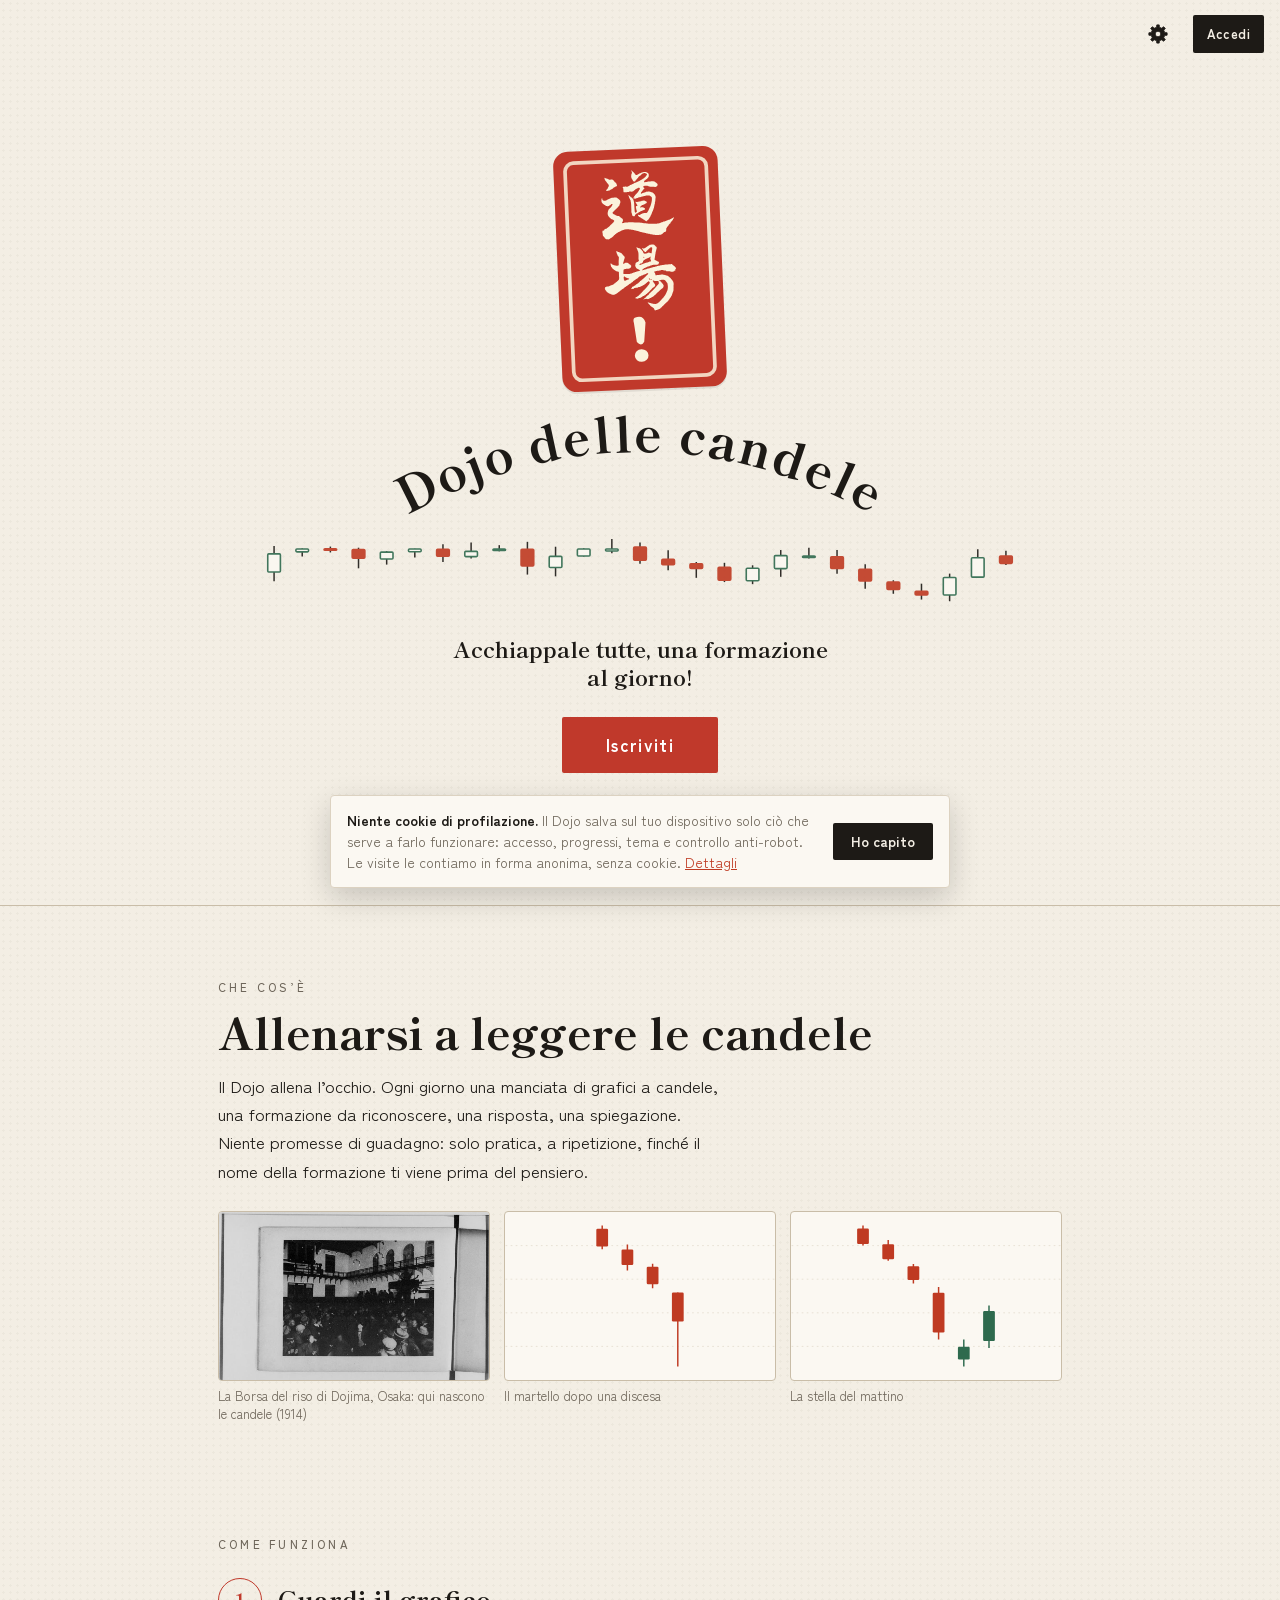
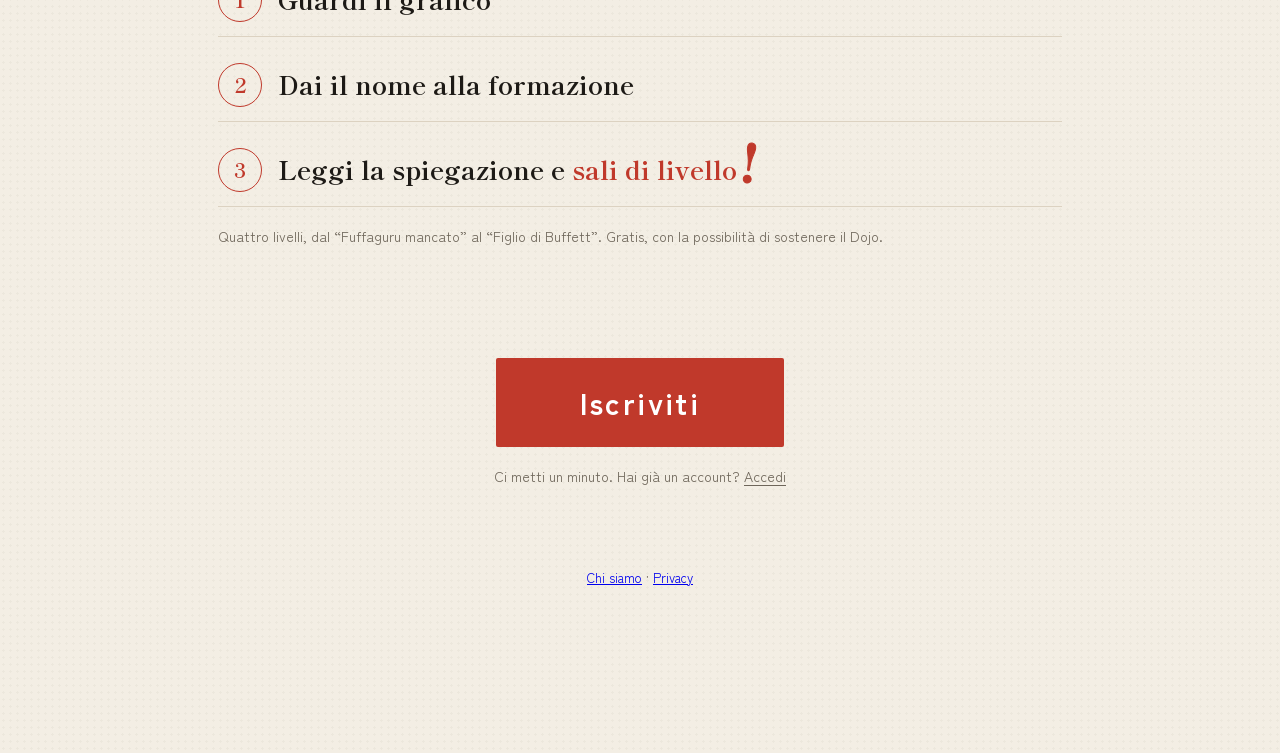
==== index.html @ 1a0aabe6 "Azzera i progressi solo nelle Impostazioni, danger zone con conferma, prossime figure su Studia e ri" ====
<!doctype html>
<html lang="it">
<head>
<meta charset="utf-8">
<script src="theme-init.js"></script>
<meta name="viewport" content="width=device-width,initial-scale=1,viewport-fit=cover">
<title>Dojo delle candele</title>
<meta name="description" content="Allenamento sulle 66 figure candlestick giapponesi, con account e progressi salvati.">
<link rel="icon" href="favicon.svg" type="image/svg+xml">
<link rel="icon" href="favicon-32.png" sizes="32x32" type="image/png">
<link rel="apple-touch-icon" href="apple-touch-icon.png">
<link rel="manifest" href="manifest.webmanifest">
<link rel="stylesheet" href="fonts.css">
<link rel="stylesheet" href="scenari.css">
<link rel="stylesheet" href="prova-dojo.css">
<link rel="stylesheet" href="landing.css">
<link rel="stylesheet" href="icone-livelli.css">
<link rel="stylesheet" href="tasti-hover.css">
<style>:root{color-scheme:light;box-sizing:border-box;padding-top:env(safe-area-inset-top,0px);padding-bottom:env(safe-area-inset-bottom,0px)}body{margin:0;padding:0}img{max-width:100%}</style>
<style>
/* Versione A · Sumi. Carta washi e inchiostro: tanto bianco, filetti sottili al posto delle scatole,
   un solo colore forte (il vermiglio del timbro) e titoli in un serif giapponese. */
:root{
  --paper:#F3EEE4; --grain:rgba(60,40,10,.035); --card:#FBF8F2; --well:#F7F2E9;
  --ink:#1D1A16; --muted:#6E665A; --line:#DCD2C1; --line2:#C9BDA8;
  --bull:#2E6A4E; --bull-soft:#E1EBDF; --bear:#BF3A22; --bear-soft:#F5E0D7; --doji:#3A352E;
  --accent:#BF3A22; --accent-soft:#F5E0D7; --hl:#F1E6C6; --hl-line:#B8963E;
  --seal:#C0392B; --seal-ink:#FFFFFF;
  --display:"Shippori Mincho", "Hiragino Mincho ProN", Georgia, serif;
  --body:"Zen Kaku Gothic New", system-ui, -apple-system, "Segoe UI", sans-serif;
  --mono:"Zen Kaku Gothic New", system-ui, sans-serif;
  --r:4px;
}
@media (prefers-color-scheme: dark){:root:not([data-theme="light"]){
  --paper:#15130F; --grain:rgba(255,240,210,.03); --card:#201C17; --well:#1A1713;
  --ink:#F4EEE3; --muted:#C4BBAC; --line:#4D463B; --line2:#6A6152;
  --bull:#86C29C; --bull-soft:#20302A; --bear:#EE7B59; --bear-soft:#3A221B; --doji:#E8E0D1;
  --accent:#E8714F; --accent-soft:#35201A; --hl:#2E2817; --hl-line:#9C8236; --seal:#D9503A; color-scheme:dark}}
:root[data-theme="dark"]{
  --paper:#15130F; --grain:rgba(255,240,210,.03); --card:#201C17; --well:#1A1713;
  --ink:#F4EEE3; --muted:#C4BBAC; --line:#4D463B; --line2:#6A6152;
  --bull:#86C29C; --bull-soft:#20302A; --bear:#EE7B59; --bear-soft:#3A221B; --doji:#E8E0D1;
  --accent:#E8714F; --accent-soft:#35201A; --hl:#2E2817; --hl-line:#9C8236; --seal:#D9503A; color-scheme:dark}
*{box-sizing:border-box}
[hidden]{display:none!important}
body{background:var(--paper);color:var(--ink);font-family:var(--body);font-size:15.5px;line-height:1.65;
  background-image:radial-gradient(var(--grain) 1px,transparent 1.2px);background-size:7px 7px}
.wrap{max-width:880px;margin:0 auto;padding-block:22px 64px;
  padding-left:max(18px, env(safe-area-inset-left, 0px));padding-right:max(18px, env(safe-area-inset-right, 0px))}
h1{font-family:var(--display);font-weight:800;font-size:clamp(30px,5vw,42px);line-height:1.1;margin:0;letter-spacing:.01em;text-wrap:balance}
.sub{color:var(--muted);margin:4px 0 0;font-size:14px}
.eyebrow{font-family:var(--body);font-size:11.5px;font-weight:500;letter-spacing:.28em;text-transform:uppercase;color:var(--muted)}
button:focus-visible,select:focus-visible,input:focus-visible,[role="radio"]:focus-visible{outline:2px solid var(--accent);outline-offset:3px}

/* ---------- home ---------- */
.hero{position:relative;overflow:hidden;padding:clamp(28px,7vw,72px) 0 clamp(26px,5vw,48px);margin-top:6px;border-bottom:1px solid var(--line2);
  display:grid;grid-template-columns:minmax(0,1fr) auto;column-gap:clamp(18px,4vw,48px);align-items:end}
.hero > *{grid-column:1}
.hero canvas{position:absolute;left:0;right:0;bottom:0;width:100%;height:42%;opacity:.22;pointer-events:none;filter:grayscale(.3);-webkit-mask-image:linear-gradient(90deg,transparent 42%,#000 75%);mask-image:linear-gradient(90deg,transparent 42%,#000 75%)}
.hero > *:not(canvas){position:relative;z-index:1}
.hero h1{font-size:clamp(44px,9vw,86px);line-height:1;max-width:8ch;font-weight:800}
.hero h1 em{font-style:normal;color:var(--seal)}
.hero .lead{max-width:38ch;color:var(--muted);font-size:clamp(15.5px,2.2vw,18px);margin:18px 0 0}
.hero .logo{grid-column:2;grid-row:1 / span 3;align-self:center;height:104px;width:auto}
.hero .kanji{grid-column:2;grid-row:1 / span 3;align-self:center;font-family:var(--display);font-weight:800;writing-mode:vertical-rl;
  font-size:clamp(30px,5.4vw,50px);line-height:1;letter-spacing:.08em;color:var(--seal-ink);background:var(--seal);padding:14px 10px;border-radius:6px;
  box-shadow:inset 0 0 0 3px var(--seal),inset 0 0 0 5px color-mix(in srgb,var(--seal-ink) 55%,transparent);transform:rotate(2deg)}
.menu-h{font-family:var(--display);font-weight:700;font-size:23px;margin:40px 0 14px;display:flex;align-items:center;gap:12px}
.menu-h::before{content:"";width:12px;height:12px;border-radius:50%;background:var(--seal);flex:none}
.modes{display:grid;grid-template-columns:repeat(4,minmax(0,1fr));gap:0;border-top:1px solid var(--line2);border-bottom:1px solid var(--line2);counter-reset:m}
@media (max-width:900px){.modes{grid-template-columns:repeat(2,minmax(0,1fr))}}
.mode{font:inherit;text-align:left;color:var(--ink);background:transparent;border:0;border-left:1px solid var(--line);border-radius:0;padding:18px 16px 20px;cursor:pointer;display:grid;gap:10px;align-content:start;position:relative;transition:background .2s;counter-increment:m}
.mode:first-child{border-left:0}
@media (max-width:900px){.mode:nth-child(3){border-left:0}.mode:nth-child(n+3){border-top:1px solid var(--line)}}
.mode::before{content:counter(m, cjk-ideographic);font-family:var(--display);font-weight:800;font-size:22px;line-height:1;color:var(--line2)}
.mode:hover{background:var(--card)}
.mode[aria-checked="true"]{background:var(--card)}
.mode[aria-checked="true"]::before{color:var(--seal)}
.mode[aria-checked="true"]::after{content:"";position:absolute;left:0;right:0;top:-1px;height:3px;background:var(--seal)}
.mode .rec{font-size:10.5px;font-weight:500;letter-spacing:.1em;text-transform:uppercase;color:var(--seal);margin-bottom:-4px}
.mode .ill{background:var(--well);border:1px solid var(--line);border-radius:3px;height:96px;display:flex;align-items:center;justify-content:center;overflow:hidden}
.mode .ill svg{width:100%;height:100%}
.mode h3{margin:0;font-family:var(--display);font-weight:700;font-size:18px;display:flex;justify-content:space-between;align-items:center;gap:8px}
.mode h3 .tick{display:none}
.mode p{margin:0;font-size:13px;color:var(--muted);line-height:1.55}
.intro{padding:24px;display:grid;gap:14px}
.intro .big{background:var(--well);border:1px solid var(--line);border-radius:3px;padding:8px}
.intro .big svg{display:block;width:100%;height:auto;max-height:280px}
.intro h2{font-family:var(--display);font-weight:800;font-size:clamp(24px,4vw,32px);margin:0;line-height:1.15}
.nextchip{display:inline-flex;align-items:center;gap:6px;font-size:13px;font-weight:700;background:var(--card);border:1px solid var(--line);border-radius:2px;padding:3px 10px;width:fit-content}
.sched{display:grid;gap:8px}
.sched div{display:flex;gap:8px;flex-wrap:wrap;align-items:baseline}
.sched b{min-width:110px;font-size:14px}
.sched span{font-size:13.5px;color:var(--muted)}
.settings{margin-top:0;padding:16px 0;display:flex;flex-wrap:wrap;gap:12px 26px;align-items:center;background:transparent!important;border:0!important;border-bottom:1px solid var(--line)!important;border-radius:0!important}
.startrow{display:flex;gap:16px;align-items:center;flex-wrap:wrap;margin-top:22px}
.btn.big{font-size:16px;letter-spacing:.06em;padding:15px 30px;border-radius:2px;display:inline-flex;align-items:center;gap:12px}
.progress{margin-top:44px;padding:0;background:transparent!important;border:0!important}
.progress .eyebrow{display:flex;align-items:center;gap:12px}
.progress .eyebrow::after{content:"";flex:1;height:1px;background:var(--line2)}
.progress .dots{display:flex;flex-wrap:wrap;gap:6px;margin-top:14px}
.progress .dots i{width:13px;height:13px;border-radius:50%;background:transparent;border:1.5px solid var(--line2)}
.progress .dots i.l1{background:var(--hl-line);border-color:var(--hl-line);opacity:.55}
.progress .dots i.l2{background:var(--bull);border-color:var(--bull);opacity:.55}
.progress .dots i.l3{background:var(--bull);border-color:var(--bull)}
.legend{display:flex;gap:16px;flex-wrap:wrap;font-size:12px;color:var(--muted);margin-top:12px}
.legend span{display:inline-flex;align-items:center;gap:6px}
.legend i{width:10px;height:10px;border-radius:50%;display:inline-block}
.reset{margin-top:12px;display:flex;gap:10px;align-items:center;flex-wrap:wrap}
.linkbtn{font:inherit;font-size:13px;border:0;background:none;color:var(--muted);text-decoration:underline;text-underline-offset:3px;cursor:pointer;padding:0}
.btn.danger{background:var(--bear);color:#fff;font-size:13px;padding:7px 12px}
.btn.small{font-size:13px;padding:7px 12px}

/* barra della vista */
.bar{display:flex;align-items:center;gap:14px;flex-wrap:wrap;padding-block:6px 16px;border-bottom:1px solid var(--line);margin-bottom:18px}
.back{font:inherit;font-weight:500;font-size:14px;border:0;background:none;color:var(--muted);padding:6px 0;cursor:pointer;display:inline-flex;align-items:center;gap:6px}
.back:hover{color:var(--ink)}
.bar .t{font-family:var(--display);font-weight:800;font-size:24px}
.bar .cfg{margin-left:auto;display:flex;gap:6px;flex-wrap:wrap}
@media (max-width:640px){.modes{grid-template-columns:minmax(0,1fr)!important}.mode{border-left:0!important;border-top:1px solid var(--line)}.mode:first-child{border-top:0}.mode{grid-template-columns:120px minmax(0,1fr);align-items:center}.mode .ill{height:80px;grid-row:span 3}.bar .cfg{margin-left:0}.hero .logo{height:84px;width:auto}}

.controls{display:flex;flex-wrap:wrap;gap:10px 18px;align-items:center;margin:18px 0 14px}
.field{display:flex;align-items:center;gap:10px;font-size:13px;color:var(--muted)}
.seg{display:inline-flex;border:1px solid var(--line2);border-radius:2px;overflow:hidden;background:transparent}
.seg button{font:inherit;font-size:13px;font-weight:500;border:0;background:transparent;color:var(--muted);padding:6px 12px;cursor:pointer}
.seg button+button{border-left:1px solid var(--line2)}
.seg button[aria-pressed="true"]{background:var(--ink);color:var(--paper);font-weight:700}
.switch{display:inline-flex;align-items:center;gap:8px;cursor:pointer;user-select:none}
.switch input{accent-color:var(--seal);width:16px;height:16px}

.panel{background:var(--card);border:1px solid var(--line);border-radius:var(--r)}
.chip{display:inline-flex;align-items:center;gap:4px;font-size:11.5px;font-weight:700;padding:2px 8px;border-radius:2px;white-space:nowrap;line-height:1.5;letter-spacing:.02em}
.chip.bull{background:var(--bull-soft);color:var(--bull)}
.chip.bear{background:var(--bear-soft);color:var(--bear)}
.chip.n{background:transparent;color:var(--muted);border:1px solid var(--line2);font-weight:500}
.chip.fam{background:transparent;color:var(--muted);border:1px dashed var(--line2);font-weight:500}

/* ---------- quiz ---------- */
.qhead{display:flex;justify-content:space-between;align-items:center;gap:12px;flex-wrap:wrap;margin-bottom:14px}
.pips{display:flex;gap:7px;flex-wrap:wrap}
.pip{width:11px;height:11px;border-radius:50%;background:transparent;border:1.5px solid var(--line2)}
.pip.cur{background:var(--ink);border-color:var(--ink)}
.pip.ok{background:var(--bull);border-color:var(--bull)}
.pip.ko{background:var(--bear);border-color:var(--bear)}
.streak{font-size:13px;color:var(--muted);display:flex;align-items:center;gap:6px}
.streak b{color:var(--ink);font-family:var(--display);font-size:16px}
.qcard{padding:clamp(18px,4vw,30px);display:grid;gap:18px;box-shadow:0 1px 0 var(--line2),0 18px 40px -28px rgba(40,25,5,.35)}
.prompt{font-family:var(--display);font-weight:700;font-size:clamp(21px,3.6vw,28px);line-height:1.25;margin:0;text-wrap:balance}
.prompt small{display:block;font-family:var(--body);font-size:13px;color:var(--muted);margin-top:6px;font-weight:500}
.bigchart{background:var(--well);border:1px solid var(--line);border-radius:3px;padding:8px}
.bigchart svg{display:block;width:100%;height:auto;max-height:340px}
.opts{display:grid;grid-template-columns:repeat(2,minmax(0,1fr));gap:0;border-top:1px solid var(--line)}
.opt{font:inherit;text-align:left;display:flex;align-items:center;justify-content:space-between;gap:10px;padding:15px 12px;border-radius:0;border:0;border-bottom:1px solid var(--line);background:transparent;color:var(--ink);cursor:pointer;min-width:0;transition:background .15s}
.opts .opt:nth-child(odd){border-right:1px solid var(--line)}
.opt:hover:not(:disabled){background:var(--well)}
.opt .nm{font-family:var(--display);font-weight:700;font-size:16.5px;min-width:0}
.opt .k{font-size:11px;color:var(--muted);border:1px solid var(--line2);border-radius:50%;width:22px;height:22px;display:grid;place-items:center;padding:0;flex:none}
.opt.right{background:var(--bull-soft);box-shadow:inset 3px 0 0 var(--bull)}
.opt.wrong{background:var(--bear-soft);box-shadow:inset 3px 0 0 var(--bear)}
.opt:disabled{cursor:default}
.opts.figs{gap:10px;border-top:0}
.opt.fig{flex-direction:column;align-items:stretch;padding:8px;gap:6px;border:1px solid var(--line)!important;border-radius:3px}
.opt.fig svg{display:block;width:100%;height:auto}
.opt.fig .k{align-self:flex-start}
.btn{font:inherit;font-weight:700;font-size:15px;padding:11px 20px;border-radius:2px;border:0;background:var(--ink);color:var(--paper);cursor:pointer;letter-spacing:.03em}
.btn:hover:not(:disabled){background:var(--seal);color:var(--seal-ink)}
.btn.ghost{background:transparent;color:var(--ink);border:1px solid var(--line2)}
.btn.ghost:hover:not(:disabled){background:var(--well);color:var(--ink)}
.btn:disabled{opacity:.4;cursor:default}
.fb{border-radius:2px;padding:16px 18px;display:grid;gap:10px;border-left:3px solid}
.fb.ok{background:var(--bull-soft);border-color:var(--bull)}
.fb.ko{background:var(--bear-soft);border-color:var(--bear)}
.fb h3{margin:0;font-family:var(--display);font-size:18px;display:flex;align-items:center;gap:8px;flex-wrap:wrap}
.fb p{margin:0;max-width:65ch}
.level{display:flex;gap:14px;align-items:center;margin:10px 0 14px}.level .lv-main{display:grid;gap:6px;flex:1;min-width:0}
.level .lv-name{font-family:var(--display);font-weight:800;font-size:20px;line-height:1.2}
.level .lv-name small{font-family:var(--body);font-weight:500;font-size:12px;color:var(--muted);margin-left:8px;letter-spacing:.04em;text-transform:uppercase}
.level .lv-bar{height:6px;background:var(--line);border-radius:3px;overflow:hidden}
.level .lv-bar i{display:block;height:100%;background:var(--seal);border-radius:3px}
.level .lv-next{font-size:13px;color:var(--muted)}
.fb .levelup{font-weight:700}
.fb .levelup b{color:var(--seal);font-family:var(--display)}
.meme-pop{position:fixed;left:50%;top:50%;transform:translate(-50%,-50%);z-index:70;pointer-events:none;width:max-content;max-width:min(88vw,720px);box-sizing:border-box;padding:0;text-align:center;text-wrap:balance;
  font-family:var(--display);font-weight:800;font-size:clamp(28px,6.5vw,56px);line-height:1.15;color:#ff3b1f;background:none;border:0;
  text-shadow:0 0 2px #fff,0 0 10px rgba(255,255,255,.9),0 3px 18px rgba(255,120,0,.55);animation:memepop 1.6s linear forwards}
@media (prefers-color-scheme: dark){:root:not([data-theme="light"]) .meme-pop{color:#ff5a3c;text-shadow:0 0 2px #000,0 0 12px rgba(0,0,0,.85),0 3px 18px rgba(255,90,0,.45)}}
:root[data-theme="dark"] .meme-pop{color:#ff5a3c;text-shadow:0 0 2px #000,0 0 12px rgba(0,0,0,.85),0 3px 18px rgba(255,90,0,.45)}
@keyframes memepop{0%{opacity:0;transform:translate(-50%,-50%) rotate(var(--r0,0deg)) scale(.8)}8%{opacity:1}100%{opacity:0;transform:translate(-50%,-62%) rotate(var(--r1,0deg)) scale(1.2)}}
.compare{display:grid;grid-template-columns:repeat(2,minmax(0,1fr));gap:10px}
.compare figure{margin:0;background:var(--card);border-radius:2px;padding:8px;border:1px solid var(--line)}
.compare figcaption{font-size:12.5px;color:var(--muted);margin-top:4px}
.compare figcaption b{color:var(--ink);font-weight:700}
.actions{display:flex;gap:10px;flex-wrap:wrap;align-items:center}
.hint{font-size:12.5px;color:var(--muted)}
.summary{padding:clamp(22px,5vw,40px);display:grid;gap:16px}
.summary .score{font-family:var(--display);font-weight:800;font-size:34px;margin:0;line-height:1.15}

/* ---------- studio ---------- */
.studybar{display:flex;flex-wrap:wrap;gap:10px;align-items:center;margin:18px 0 6px}
.studybar input{font:inherit;padding:10px 2px;border-radius:0;border:0;border-bottom:1.5px solid var(--line2);background:transparent;color:var(--ink);flex:1 1 220px;min-width:0}
.studybar input:focus-visible{outline:0;border-bottom-color:var(--seal)}
.sect{margin:34px 0 12px;display:flex;align-items:baseline;gap:12px;flex-wrap:wrap;border-bottom:1px solid var(--line2);padding-bottom:8px}
.sect h2{font-family:var(--display);font-weight:800;font-size:23px;margin:0}
.grid{display:grid;grid-template-columns:repeat(auto-fill,minmax(210px,1fr));gap:14px}
.card{padding:12px 12px 14px;display:grid;gap:8px;align-content:start;scroll-margin-top:16px}
.card .well{background:var(--well);border-radius:2px;border:1px solid var(--line)}
.card .well svg{display:block;width:100%;height:auto}
.card h3{margin:0;font-family:var(--display);font-weight:700;font-size:16.5px;line-height:1.25}
.card .chips{display:flex;gap:5px;flex-wrap:wrap}
.card p{margin:0;font-size:13px;color:var(--muted);line-height:1.55}
.card .foot{display:flex;justify-content:space-between;align-items:center;gap:8px;font-size:12px;color:var(--muted)}
.card .foot button{font:inherit;font-size:12px;border:0;background:none;color:var(--seal);cursor:pointer;padding:0;text-align:left}
.card.flash{animation:flash 1.2s ease}
@keyframes flash{0%,40%{box-shadow:0 0 0 2px var(--seal)}100%{box-shadow:0 0 0 0 transparent}}
/* cinture: ogni scatola del ripasso (Leitner) ha il suo colore */
:root{--k0:#f7f3ea;--k1:#e3b23c;--k2:#e07b2e;--k3:#3f8d58;--k4:#2f62a3;--k5:#1d1a17;--k-edge:#8d8476}
@media (prefers-color-scheme: dark){:root:not([data-theme="light"]){--k0:#efe9dc;--k5:#050505;--k-edge:#8f877a}}
:root[data-theme="dark"]{--k0:#efe9dc;--k5:#050505;--k-edge:#8f877a}
.k0{--k:var(--k0)}.k1{--k:var(--k1)}.k2{--k:var(--k2)}.k3{--k:var(--k3)}.k4{--k:var(--k4)}.k5{--k:var(--k5)}
.progress .dots i[class^="k"]{background:var(--k);border-color:var(--k-edge)}
.progress .dots i.k0{background:var(--k0)}
.legend i[class^="k"]{background:var(--k);border:1px solid var(--k-edge);border-radius:2px;width:14px;height:8px}
svg.belt{width:30px;height:15px;flex:none;fill:var(--k);stroke:var(--k-edge);stroke-width:.8;overflow:visible}
.beltbox{position:relative;display:inline-flex;align-items:center;gap:6px;cursor:help;font-size:12px;color:var(--muted);padding:4px 2px;border-radius:2px;outline:none}
.beltbox:focus-visible{outline:2px solid var(--seal);outline-offset:2px}
.beltbox .tip{position:absolute;right:0;bottom:calc(100% + 8px);z-index:20;width:max-content;max-width:230px;background:var(--card);color:var(--ink);border:1px solid var(--line2);box-shadow:0 8px 24px rgba(0,0,0,.18);padding:10px 12px;font-size:12.5px;line-height:1.45;text-align:left;opacity:0;visibility:hidden;transform:translateY(4px);transition:opacity .15s,transform .15s,visibility .15s;pointer-events:none}
.beltbox .tip b{display:block;font-size:13.5px;margin-bottom:6px}
.beltbox .tip .sc{display:flex;gap:3px;margin-bottom:8px}
.beltbox .tip .sc i{width:22px;height:6px;background:var(--k);border:1px solid var(--k-edge);opacity:.35}
.beltbox .tip .sc i.on{opacity:1;outline:1.5px solid var(--ink);outline-offset:1px}
.beltbox:hover .tip,.beltbox:focus .tip,.beltbox:focus-within .tip{opacity:1;visibility:visible;transform:none}
.beltrow{display:flex;flex-wrap:wrap;gap:8px 18px}
.beltcount{display:inline-flex;align-items:center;gap:8px;font-size:14px}
.grid.mini{grid-template-columns:repeat(auto-fill,minmax(150px,1fr));gap:10px}
.grid.mini .card h3{font-size:16px}
/* Studia: fuori dalle modalità, sempre a portata */
.studylink{font:inherit;color:var(--ink);text-align:left;width:100%;display:grid;grid-template-columns:150px minmax(0,1fr) auto;gap:18px;align-items:center;padding:14px 18px;margin:28px 0 0;cursor:pointer;border:1px solid var(--line2);background:var(--card)}
.studylink .ill{height:84px;display:block}
.studylink .sl-txt{display:grid;gap:4px}
.studylink .sl-h{font-family:var(--display);font-weight:700;font-size:21px}
.studylink .sl-p{color:var(--muted);font-size:14px}
.studylink .sl-go{font-weight:700;color:var(--seal);white-space:nowrap}
@media (max-width:640px){.studylink{grid-template-columns:96px minmax(0,1fr);gap:12px;padding:12px}.studylink .ill{height:64px}.studylink .sl-go{display:none}}
.meter{display:inline-flex;gap:3px;align-items:center}
.meter i{width:7px;height:7px;border-radius:50%;background:var(--line2)}
.meter i.on{background:var(--bull)}
.empty{color:var(--muted);padding:30px 0;text-align:center}

/* ---------- account ---------- */
.authwrap{display:grid;place-items:center;padding-block:clamp(16px,6vw,56px)}
.authcard{width:100%;max-width:420px;padding:clamp(22px,5vw,36px);display:grid;gap:14px;border-top:3px solid var(--seal)!important}
.authcard h2{font-family:var(--display);font-weight:800;font-size:clamp(26px,5vw,34px);line-height:1.1;margin:0;text-wrap:balance}
.authcard .seg{width:fit-content}
#authForm{display:grid;gap:6px}
#authForm label{font-size:13px;font-weight:700;margin-top:6px}
.check{display:flex!important;gap:10px;align-items:flex-start;font-weight:500!important;font-size:13.5px!important;color:var(--muted);margin-top:10px!important;cursor:pointer}
.check input{width:18px!important;height:18px;flex:none;margin:2px 0 0;accent-color:var(--seal);padding:0!important}
.au-ok{margin:0;font-size:13.5px;color:var(--bull);min-height:0}
.au-ok:empty{display:none}
.au-links{display:flex;flex-direction:column;align-items:center;gap:10px}
.accountbox{display:grid;gap:12px;max-width:620px}
.acard{padding:18px 20px;display:grid;gap:10px}
.acard p{margin:0}
.acard b{overflow-wrap:anywhere}
.acard .row{display:flex;gap:8px;flex-wrap:wrap}
.acard .stack{display:grid;gap:8px;max-width:360px}
.acard input:not([type=checkbox]){font:inherit;font-size:16px;padding:10px 2px;border-radius:0;border:0;border-bottom:1.5px solid var(--line2);background:transparent;color:var(--ink);min-width:0;flex:1 1 200px}
.acard .au-err:empty{display:none}
.danger-zone{border-color:var(--bear);border-top:3px solid var(--bear)}
.danger-zone .eyebrow{color:var(--bear)}
.danger-zone h3{margin:0;font-family:var(--display);font-size:18px}
.danger-box{display:grid;gap:8px;max-width:520px}
.danger-box p{margin:0}
.danger-box label{font-size:13px;color:var(--muted)}
.danger-box .row{display:flex;gap:8px;flex-wrap:wrap;align-items:center}
.danger-box input,.acard .danger-box input:not([type=checkbox]){font:inherit;font-size:16px;padding:8px 2px;border:0;border-bottom:1.5px solid var(--bear);background:transparent;color:var(--ink);min-width:0;flex:1 1 160px;letter-spacing:.08em}
.danger-box .btn.danger:disabled{opacity:.45;cursor:not-allowed}
.danger-box .hint:empty{display:none}
.reset .danger-box{margin-bottom:8px}
.mfasteps{margin:0;padding-left:20px;display:grid;gap:4px;font-size:14px}
.secret{font-family:var(--body);font-size:12.5px;background:var(--well);border:1px solid var(--line);border-radius:2px;padding:1px 6px;overflow-wrap:anywhere}
.qr{width:180px;height:180px;background:#fff;border-radius:2px;padding:8px}
#authForm input{font:inherit;font-size:16px;padding:10px 2px;border-radius:0;border:0;border-bottom:1.5px solid var(--line2);background:transparent;color:var(--ink);width:100%;min-width:0}
#authForm input:focus-visible{outline:0;border-bottom-color:var(--seal)}
.pwrow{display:grid;gap:6px}
.cf-ts:empty{display:none}
.cf-ts{margin-top:8px}
.au-err{margin:6px 0 0;min-height:1.4em;font-size:13.5px;color:var(--bear)}
#au-go{justify-content:center;margin-top:8px}
.authcard .linkbtn{justify-self:center}
.acct .linkbtn{white-space:nowrap}.gear{vertical-align:-2px;margin-right:2px}#settingsBtn{padding:12px;margin:-12px}.gear{transition:transform .35s ease}@media (hover:hover){button:hover .gear{transform:rotate(45deg)}}@media (prefers-reduced-motion:reduce){.gear{transition:none}button:hover .gear{transform:none!important}}

/* ---------- testata e piede ---------- */
.topbar{display:flex;justify-content:space-between;align-items:center;gap:8px 12px;flex-wrap:wrap;margin-bottom:8px}
.themes{border:0}
.themes button{padding:4px 10px;font-size:12.5px;border-radius:2px}
.themes button+button{border-left:0}
.acct{display:flex;justify-content:flex-end;align-items:center;gap:10px;min-height:30px;font-size:13px;color:var(--muted);min-width:0;flex:0 1 auto}
.sitefoot{display:flex;gap:6px 18px;flex-wrap:wrap;justify-content:center;margin-top:56px;padding-top:18px;border-top:1px solid var(--line);font-size:13px;color:var(--muted)}
.sitefoot span{font-family:var(--display);font-weight:700;color:var(--ink)}
.sitefoot a{color:var(--muted);text-decoration:none}
.sitefoot a:hover{color:var(--seal)}
.acct .who{display:inline-flex;align-items:center;gap:8px;background:transparent;border:0;padding:3px 0;max-width:100%;min-width:0}
.acct .who.noav{padding-left:0}
.acct img{width:22px;height:22px;border-radius:50%;flex:none;object-fit:cover}
.acct .txt{overflow:hidden;text-overflow:ellipsis;white-space:nowrap;min-width:0}
.acct .txt b{color:var(--ink);font-weight:700}
.acct .st{width:7px;height:7px;border-radius:50%;flex:none;background:var(--line2)}
.acct .st.ok{background:var(--bull)}
.acct .st.busy{background:var(--hl-line)}
.acct .st.ko{background:var(--bear)}
@media (max-width:560px){
  .opts{grid-template-columns:minmax(0,1fr)}
  .opts .opt:nth-child(odd){border-right:0}
  .opts.figs{grid-template-columns:repeat(2,minmax(0,1fr))}
  .compare{grid-template-columns:minmax(0,1fr)}
  .qcard{padding:16px}
}
/* monitor 16:9: su schermi larghi il quiz sta in una sola schermata, grafico a sinistra e risposte a destra */
@media (min-width:1280px) and (min-aspect-ratio:4/3){
  .wrap{max-width:1280px}
  .hero{padding:30px 0 26px}
  .qcard{grid-template-columns:minmax(0,1.5fr) minmax(0,1fr);column-gap:32px;align-items:start}
  .qcard > *{grid-column:2}
  .qcard > .prompt{grid-column:1 / -1}
  .qcard > .scen-top{grid-column:1 / -1}
  .qcard.scen > .bigchart{grid-row:3 / span 3}
  .qcard > .bigchart{grid-column:1;grid-row:2 / span 3}
  .qcard > .bigchart svg, .qcard.scen > .bigchart svg{max-height:min(58vh,520px)}
  .qcard > .opts:not(.figs){grid-template-columns:minmax(0,1fr)}
  .qcard > .opts:not(.figs) .opt{border-right:0}
  .qcard:has(> .figs){grid-template-columns:minmax(0,1fr)}
  .qcard:has(> .figs) > *{grid-column:1}
  .opts.figs{grid-template-columns:repeat(4,minmax(0,1fr))}
}
@media (prefers-reduced-motion: reduce){*{animation:none!important;transition:none!important}}

/* ---------- versione minimal per telefoni ---------- */
@media (max-width:600px){
  body{background-image:none;font-size:15px}
  .wrap{padding-block:12px 40px}
  .topbar{margin-bottom:4px}
  .hero{padding:22px 0 22px;margin-top:0;grid-template-columns:minmax(0,1fr) auto}
  .hero canvas{display:none}
  .hero .logo{height:76px;width:auto;align-self:start}
  .hero h1{font-size:40px;max-width:none}
  .hero .lead{font-size:14.5px;margin-top:10px}
  .menu-h{font-size:19px;margin:24px 0 8px}
  .mode{display:grid;grid-template-columns:28px minmax(0,1fr);gap:2px 10px;padding:13px 4px}
  .mode::before{grid-row:span 3;font-size:18px;padding-top:3px}
  .mode .ill{display:none}
  .mode h3{font-size:16.5px}
  .mode .rec{margin:0}
  .mode[aria-checked="true"]::after{top:0;bottom:0;left:-1px;right:auto;width:3px;height:auto}
  .settings{padding:12px 0;gap:10px 16px}
  .startrow{margin-top:16px}
  .btn.big{width:100%;justify-content:center;padding:14px 20px}
  .startrow .hint{width:100%;text-align:center}
  .progress{margin-top:28px}
  .progress .dots{gap:4px}
  .progress .dots i{width:10px;height:10px}
  .legend{gap:6px 12px}
  .qcard{gap:14px;box-shadow:none}
  .bigchart,.intro .big{padding:4px}
  .opt{padding:12px 10px}
  .bar .t{font-size:20px}
  .bar .cfg{display:none}
  .sitefoot{margin-top:32px}
}
/* Tasto «Sostieni il Dojo» (grafica Sumi). Usa solo le variabili già presenti nel sito:
   --seal, --seal-ink, --muted, --line, --display, --body. */
.support{display:inline-flex;align-items:center;gap:10px;font-family:var(--body);font-weight:700;font-size:14.5px;letter-spacing:.03em;
  color:var(--seal);background:transparent;border:1.5px solid var(--seal);border-radius:2px;padding:7px 16px 7px 7px;text-decoration:none;
  transition:background .15s,color .15s}
.support .cha{display:grid;place-items:center;width:26px;height:26px;border-radius:3px;background:var(--seal);color:var(--seal-ink);
  font-family:var(--display);font-weight:800;font-size:16px;line-height:1;transform:rotate(-3deg)}
.support:hover{background:var(--seal);color:var(--seal-ink)}
.support:hover .cha{background:var(--seal-ink);color:var(--seal)}
.support:focus-visible{outline:2px solid var(--seal);outline-offset:3px}
/* nel piè di pagina: un link discreto con il piccolo 茶 */
.sitefoot .foot-support{display:inline-flex;align-items:center;gap:6px;color:var(--seal)!important;text-decoration:none}
.sitefoot .foot-support .cha{font-family:var(--display);font-weight:800;font-size:13px;line-height:1}
.sitefoot .foot-support:hover{text-decoration:underline;text-underline-offset:3px}
/* fine del Ripasso del giorno: una riga piccola, mai un popup */
.support-line{display:flex;align-items:center;justify-content:space-between;gap:10px 16px;flex-wrap:wrap;border-top:1px dashed var(--line2,var(--line));padding-top:14px;margin-top:4px}
.support-line p{margin:0;font-size:13.5px;color:var(--muted);max-width:52ch}
.support-line .support{font-size:13.5px;padding:5px 14px 5px 5px}
.support-line .support .cha{width:22px;height:22px;font-size:14px}
@media (max-width:600px){.support-line .support{width:100%;justify-content:center}}
/* tessera Studia e ripassa: le prossime figure (riquadro al passaggio del mouse, riga sui touch) */
.mode .peek{position:absolute;left:12px;right:12px;top:calc(100% - 10px);z-index:30;display:grid;gap:7px;background:var(--card);color:var(--ink);border:1px solid var(--line2);box-shadow:0 10px 28px rgba(0,0,0,.2);padding:12px 14px;font-size:12.5px;line-height:1.35;opacity:0;visibility:hidden;transform:translateY(4px);transition:opacity .15s,transform .15s,visibility .15s;pointer-events:none;min-width:220px}
.mode .peek b{font-size:13px}
.mode .peek .pk-row{display:grid;grid-template-columns:30px minmax(0,1fr);column-gap:8px;align-items:center}
.mode .peek .pk-row .belt{width:30px;height:auto;grid-row:span 2}
.mode .peek .pk-n{font-weight:600;overflow-wrap:anywhere}
.mode .peek .pk-w,.mode .peek .pk-empty{color:var(--muted)}
.mode .peekline{font-size:12px;color:var(--muted);display:none}
@media (hover:hover){.mode:hover,.mode:focus-visible{z-index:40}.mode:hover .peek,.mode:focus-visible .peek{opacity:1;visibility:visible;transform:none}}
@media (hover:none){.mode .peek{display:none}.mode .peekline:not(:empty){display:block}}
/* sigillo della home più grande sugli schermi larghi (16:9) */
@media (min-width:1000px) and (min-aspect-ratio:4/3){.hero .logo{height:clamp(150px,13vw,230px)}}
.danger-confirm{display:grid;gap:8px}
.danger-confirm label{font-size:14px;color:var(--ink)}
</style>
</head>
<body>
<div id="landing" class="A" hidden><header class="top"><button class="gearbtn" id="lp-gear" type="button" aria-label="Impostazioni" aria-expanded="false" aria-controls="lp-set"></button><div id="lp-set" hidden><p>Suoni</p><button class="btn small" type="button" data-suoni aria-pressed="false">Suoni spenti</button></div><button class="btn small acc" type="button" data-go="in">Accedi</button></header>
<main><section class="hero"><img class="hanko" src="logo.svg" alt="Dojo delle candele" height="256">
<svg class="arco" viewBox="0 -10 600 160" role="img" aria-label="Dojo delle candele"><defs><path id="arc" d="M15 135 Q300 -35 585 135"/></defs><text><textPath href="#arc" startOffset="50%" text-anchor="middle">Dojo delle candele</textPath></text></svg>
<svg class="riga" id="riga" viewBox="0 0 600 120" preserveAspectRatio="none" aria-hidden="true"></svg>
<p class="frase">Acchiappale tutte, una formazione al giorno!</p><button class="btn iscr2" type="button" data-go="up">Iscriviti</button>
<a class="giu" href="#chi" aria-label="Scorri">scorri ↓</a></section><section class="s chi"><p class="eyebrow">Che cos’è</p><h2>Allenarsi a leggere le candele</h2><p class="lead">Il Dojo allena l’occhio. Ogni giorno una manciata di grafici a candele, una formazione da riconoscere, una risposta, una spiegazione. Niente promesse di guadagno: solo pratica, a ripetizione, finché il nome della formazione ti viene prima del pensiero.</p><div class="fotorow"><figure class="foto"><img src="storia-borsa-riso.jpg" alt="La Borsa del riso di Dojima a Osaka, fotografia del 1914" loading="lazy" width="320" height="200"><figcaption>La Borsa del riso di Dojima, Osaka: qui nascono le candele (1914)</figcaption></figure><figure class="foto"><div id="lp-1" role="img" aria-label="Grafico a candele: un martello dopo una discesa"></div><figcaption>Il martello dopo una discesa</figcaption></figure><figure class="foto"><div id="lp-2" role="img" aria-label="Grafico a candele: la stella del mattino"></div><figcaption>La stella del mattino</figcaption></figure></div></section><section class="s come"><p class="eyebrow">Come funziona</p><ol class="passi"><li><b>1</b><span>Guardi il grafico</span></li><li><b>2</b><span>Dai il nome alla formazione</span></li><li><b>3</b><span>Leggi la spiegazione e <em class="lv">sali di livello<i>!</i></em></span></li></ol><p class="muted">Quattro livelli, dal “Fuffaguru mancato” al “Figlio di Buffett”. Gratis, con la possibilità di sostenere il Dojo.</p></section><section class="s fine"><button class="btn big iscr" type="button" data-go="up">Iscriviti</button><p class="muted">Ci metti un minuto. Hai già un account? <button class="linkbtn" type="button" data-go="in">Accedi</button></p></section><footer><a href="about.html">Chi siamo</a> · <a href="privacy.html">Privacy</a></footer></main></div>
<div class="wrap">
  <div class="topbar">
    <div class="seg themes" id="themeSeg" role="group" aria-label="Tema">
      <button type="button" data-t="auto" title="Segue il giorno o la notte del tuo dispositivo">Auto</button><button type="button" data-t="light">Giorno</button><button type="button" data-t="dark">Notte</button>
    </div>
    <div class="acct" id="acct" aria-live="polite"></div>
  </div>
  <section id="view-home">
    <div class="hero">
      <canvas id="heroCanvas" aria-hidden="true"></canvas>
      <div class="eyebrow">Allenamento · 66 figure giapponesi</div>
      <h1 style="margin-top:10px">Dojo delle <em>candele</em></h1>
      <p class="lead">Impara a riconoscere le formazioni candlestick: prima le studi, poi le alleni su grafici sempre diversi.</p>
      <img class="logo" src="logo.svg" alt="Dojo delle candele, timbro 道場" height="104">
    </div>

    <button class="panel studylink" id="studyLink" type="button">
      <span class="ill" id="ill-studia"></span>
      <span class="sl-txt"><span class="eyebrow">Sempre aperto</span><span class="sl-h">Studia</span><span class="sl-p">Tutte le figure con disegno, nome, spiegazione e la cintura che hanno raggiunto. Da qui si parte.</span></span>
      <span class="sl-go" aria-hidden="true">Apri →</span>
    </button>

    <h2 class="menu-h">Scegli come allenarti</h2>
    <div class="modes" role="radiogroup" aria-label="Modalità">
      <button class="mode" role="radio" data-mode="srs" id="mode-srs">
        <span class="ill" id="ill-srs"></span>
        <span class="rec">Consigliato ogni giorno</span>
        <h3>Studia e ripassa <span class="tick"></span></h3>
        <p>Le figure di oggi: prima le nuove da guardare, poi il ripasso. Ogni risposta giusta le fa salire di cintura.</p>
        <span class="peekline" id="srsPeekLine"></span>
        <span class="peek" id="srsPeek" aria-hidden="true"></span>
      </button>
      <button class="mode" role="radio" data-mode="f2n" id="mode-f2n">
        <span class="ill" id="ill-f2n"></span>
        <h3>Figura → Nome <span class="tick"></span></h3>
        <p>Guardi il grafico e scegli il nome giusto.</p>
      </button>
      <button class="mode" role="radio" data-mode="n2f" id="mode-n2f">
        <span class="ill" id="ill-n2f"></span>
        <h3>Nome → Figura <span class="tick"></span></h3>
        <p>Leggi il nome e trovi il grafico giusto tra quattro.</p>
      </button>
      <button class="mode scen-mode" role="radio" data-mode="scen" id="mode-scen">
        <span class="ill" id="ill-scen"></span>
        <span class="rec">Novità</span>
        <h3>Scenari <span class="tick"></span></h3>
        <p>Due o tre figure in fila su un grafico: riconoscile, poi leggi cosa dicono insieme.</p>
      </button>
      <button class="mode prova-mode" role="radio" data-mode="prova" id="mode-prova">
        <span class="ill" id="ill-prova"></span>
        <span class="lockchip" id="provaLock">Dal livello 2</span>
        <h3>La Prova del Dojo <span class="tick"></span></h3>
        <p>Tracci tu il supporto o la resistenza che la figura difende, poi scopri il futuro candela per candela.</p>
      </button>
    </div>

    <div class="panel settings" id="settings">
      <div class="field">Famiglia
        <div class="seg" id="famSeg">
          <button data-v="all">Tutte</button><button data-v="inv">Inversione</button><button data-v="cont">Continuazione</button>
        </div>
      </div>
      <label class="switch field"><input type="checkbox" id="hlToggle" checked> Evidenzia la figura</label>
    </div>

    <div class="startrow">
      <button class="btn big" id="startBtn">Inizia <span aria-hidden="true">→</span></button>
      <span class="hint" id="startHint"></span>
    </div>

    <div class="panel progress">
      <div class="eyebrow">I tuoi progressi</div>
      <div class="level" id="levelBox"></div>
      <div class="dots" id="progDots"></div>
      <div class="legend">
        <span><i class="k0"></i>bianca · da scoprire</span>
        <span><i class="k1"></i>gialla · ogni giorno</span>
        <span><i class="k2"></i>arancione · ogni 3 giorni</span>
        <span><i class="k3"></i>verde · ogni 7 giorni</span>
        <span><i class="k4"></i>blu · ogni 16 giorni</span>
        <span><i class="k5"></i>nera · ogni 35 giorni, la conosci</span>
        <span><i style="border:1.5px dashed var(--line2);background:transparent"></i>chiusa</span>
      </div>
      <p class="hint" id="nextDue" style="margin:10px 0 0"></p>
    </div>
  </section>

  <section id="view-auth" hidden>
    <div class="authwrap"><div class="panel authcard" id="authCard"></div></div>
  </section>

  <div class="bar" id="bar" hidden>
    <button class="back" id="backBtn"><span aria-hidden="true">←</span> Menu</button>
    <span class="t" id="barTitle"></span>
    <span class="cfg" id="barCfg"></span>
  </div>

  <section id="view-account" hidden>
    <div class="accountbox" id="accountBox"></div>
  </section>

  <section id="view-quiz" hidden>
    <div id="quiz"></div>
  </section>

  <section id="view-studia" hidden>
    <div class="studybar">
      <input id="search" type="search" placeholder="Cerca una figura, per esempio harami" aria-label="Cerca una figura">
      <div class="seg" id="studySeg">
        <button data-v="all">Tutte</button><button data-v="bull">Rialziste</button><button data-v="bear">Ribassiste</button>
      </div>
    </div>
    <p class="hint">Verde: il prezzo dovrebbe salire. Rosso: dovrebbe scendere. La freccia grigia mostra da dove arriva il prezzo. Sotto ogni scheda c'è la cintura della figura: sale con le risposte giuste in Studia e ripassa. Passaci sopra con il mouse, o toccala, per sapere ogni quanto torna e quando.</p>
    <div id="study"></div>
  </section>
  <footer class="sitefoot"><span>Dojo delle candele</span><a href="about.html">About</a><a href="about.html#crediti">Crediti</a><a href="about.html#contatti">Contatti</a><a href="privacy.html">Privacy</a><a href="privacy.html#cookie">Cookie</a><a class="foot-support" href="https://paypal.me/Gmanmik" target="_blank" rel="noopener noreferrer"><span class="cha" aria-hidden="true">茶</span>Sostieni il Dojo</a></footer>
</div>

<script src="supabase.js"></script>
<script src="config.js"></script>
<script src="suoni.js"></script>
<script src="landing.js" defer></script>
<script src="figure.js"></script>
<script src="app.js"></script>
<script src="scenari.js"></script>
<script src="prova-dojo.js"></script>
<script src="theme.js"></script>
<script src="cookie.js" defer></script>
</body>
</html>
---- fonts.css ----
/* Caratteri del Dojo (grafica Sumi), ospitati qui invece che su Google Fonts (niente dati inviati a Google). Licenza SIL Open Font License. */
/* latin-ext */
@font-face {
  font-family: 'Shippori Mincho';
  font-style: normal;
  font-weight: 500;
  font-display: swap;
  src: url(font-shippori-mincho-latin-ext.woff2) format('woff2');
  unicode-range: U+0100-02BA, U+02BD-02C5, U+02C7-02CC, U+02CE-02D7, U+02DD-02FF, U+0304, U+0308, U+0329, U+1D00-1DBF, U+1E00-1E9F, U+1EF2-1EFF, U+2020, U+20A0-20AB, U+20AD-20C4, U+2113, U+2C60-2C7F, U+A720-A7FF;
}
/* latin */
@font-face {
  font-family: 'Shippori Mincho';
  font-style: normal;
  font-weight: 500;
  font-display: swap;
  src: url(font-shippori-mincho-latin.woff2) format('woff2');
  unicode-range: U+0000-00FF, U+0131, U+0152-0153, U+02BB-02BC, U+02C6, U+02DA, U+02DC, U+0304, U+0308, U+0329, U+2000-206F, U+20AC, U+2122, U+2191, U+2193, U+2212, U+2215, U+FEFF, U+FFFD;
}
/* latin-ext */
@font-face {
  font-family: 'Shippori Mincho';
  font-style: normal;
  font-weight: 700;
  font-display: swap;
  src: url(font-shippori-mincho-latin-ext-700.woff2) format('woff2');
  unicode-range: U+0100-02BA, U+02BD-02C5, U+02C7-02CC, U+02CE-02D7, U+02DD-02FF, U+0304, U+0308, U+0329, U+1D00-1DBF, U+1E00-1E9F, U+1EF2-1EFF, U+2020, U+20A0-20AB, U+20AD-20C4, U+2113, U+2C60-2C7F, U+A720-A7FF;
}
/* latin */
@font-face {
  font-family: 'Shippori Mincho';
  font-style: normal;
  font-weight: 700;
  font-display: swap;
  src: url(font-shippori-mincho-latin-700.woff2) format('woff2');
  unicode-range: U+0000-00FF, U+0131, U+0152-0153, U+02BB-02BC, U+02C6, U+02DA, U+02DC, U+0304, U+0308, U+0329, U+2000-206F, U+20AC, U+2122, U+2191, U+2193, U+2212, U+2215, U+FEFF, U+FFFD;
}
/* latin-ext */
@font-face {
  font-family: 'Shippori Mincho';
  font-style: normal;
  font-weight: 800;
  font-display: swap;
  src: url(font-shippori-mincho-latin-ext-800.woff2) format('woff2');
  unicode-range: U+0100-02BA, U+02BD-02C5, U+02C7-02CC, U+02CE-02D7, U+02DD-02FF, U+0304, U+0308, U+0329, U+1D00-1DBF, U+1E00-1E9F, U+1EF2-1EFF, U+2020, U+20A0-20AB, U+20AD-20C4, U+2113, U+2C60-2C7F, U+A720-A7FF;
}
/* latin */
@font-face {
  font-family: 'Shippori Mincho';
  font-style: normal;
  font-weight: 800;
  font-display: swap;
  src: url(font-shippori-mincho-latin-800.woff2) format('woff2');
  unicode-range: U+0000-00FF, U+0131, U+0152-0153, U+02BB-02BC, U+02C6, U+02DA, U+02DC, U+0304, U+0308, U+0329, U+2000-206F, U+20AC, U+2122, U+2191, U+2193, U+2212, U+2215, U+FEFF, U+FFFD;
}
/* latin-ext */
@font-face {
  font-family: 'Zen Kaku Gothic New';
  font-style: normal;
  font-weight: 400;
  font-display: swap;
  src: url(font-zen-kaku-gothic-new-latin-ext.woff2) format('woff2');
  unicode-range: U+0100-02BA, U+02BD-02C5, U+02C7-02CC, U+02CE-02D7, U+02DD-02FF, U+0304, U+0308, U+0329, U+1D00-1DBF, U+1E00-1E9F, U+1EF2-1EFF, U+2020, U+20A0-20AB, U+20AD-20C4, U+2113, U+2C60-2C7F, U+A720-A7FF;
}
/* latin */
@font-face {
  font-family: 'Zen Kaku Gothic New';
  font-style: normal;
  font-weight: 400;
  font-display: swap;
  src: url(font-zen-kaku-gothic-new-latin.woff2) format('woff2');
  unicode-range: U+0000-00FF, U+0131, U+0152-0153, U+02BB-02BC, U+02C6, U+02DA, U+02DC, U+0304, U+0308, U+0329, U+2000-206F, U+20AC, U+2122, U+2191, U+2193, U+2212, U+2215, U+FEFF, U+FFFD;
}
/* latin-ext */
@font-face {
  font-family: 'Zen Kaku Gothic New';
  font-style: normal;
  font-weight: 500;
  font-display: swap;
  src: url(font-zen-kaku-gothic-new-latin-ext-500.woff2) format('woff2');
  unicode-range: U+0100-02BA, U+02BD-02C5, U+02C7-02CC, U+02CE-02D7, U+02DD-02FF, U+0304, U+0308, U+0329, U+1D00-1DBF, U+1E00-1E9F, U+1EF2-1EFF, U+2020, U+20A0-20AB, U+20AD-20C4, U+2113, U+2C60-2C7F, U+A720-A7FF;
}
/* latin */
@font-face {
  font-family: 'Zen Kaku Gothic New';
  font-style: normal;
  font-weight: 500;
  font-display: swap;
  src: url(font-zen-kaku-gothic-new-latin-500.woff2) format('woff2');
  unicode-range: U+0000-00FF, U+0131, U+0152-0153, U+02BB-02BC, U+02C6, U+02DA, U+02DC, U+0304, U+0308, U+0329, U+2000-206F, U+20AC, U+2122, U+2191, U+2193, U+2212, U+2215, U+FEFF, U+FFFD;
}
/* latin-ext */
@font-face {
  font-family: 'Zen Kaku Gothic New';
  font-style: normal;
  font-weight: 700;
  font-display: swap;
  src: url(font-zen-kaku-gothic-new-latin-ext-700.woff2) format('woff2');
  unicode-range: U+0100-02BA, U+02BD-02C5, U+02C7-02CC, U+02CE-02D7, U+02DD-02FF, U+0304, U+0308, U+0329, U+1D00-1DBF, U+1E00-1E9F, U+1EF2-1EFF, U+2020, U+20A0-20AB, U+20AD-20C4, U+2113, U+2C60-2C7F, U+A720-A7FF;
}
/* latin */
@font-face {
  font-family: 'Zen Kaku Gothic New';
  font-style: normal;
  font-weight: 700;
  font-display: swap;
  src: url(font-zen-kaku-gothic-new-latin-700.woff2) format('woff2');
  unicode-range: U+0000-00FF, U+0131, U+0152-0153, U+02BB-02BC, U+02C6, U+02DA, U+02DC, U+0304, U+0308, U+0329, U+2000-206F, U+20AC, U+2122, U+2191, U+2193, U+2212, U+2215, U+FEFF, U+FFFD;
}
/* kanji */
@font-face {
  font-family: 'Shippori Mincho';
  font-style: normal;
  font-weight: 800;
  font-display: swap;
  src: url(font-shippori-mincho-kanji.woff2) format('woff2');
  unicode-range: U+4e00, U+4e09, U+4e8c, U+4e94, U+516d, U+56db, U+5834, U+8336, U+9053;
}
---- scenari.css ----
/* Dojo delle candele · modulo Scenari. Stessi colori e filetti del tema Sumi (variabili di index.html). */
@media (min-width:901px){#view-home .modes{grid-template-columns:repeat(5,minmax(0,1fr))}}
@media (max-width:900px) and (min-width:641px){
  #view-home .mode.scen-mode{grid-column:1/-1;border-left:0;border-top:1px solid var(--line)}
}
.scen-top{display:flex;justify-content:space-between;align-items:center;gap:10px;flex-wrap:wrap;margin-bottom:-6px}
.scen-steps{display:inline-flex;gap:4px}
.scen-steps span{display:grid;place-items:center;width:24px;height:24px;border-radius:50%;border:1px solid var(--line2);font-size:11.5px;font-weight:700;color:var(--muted);background:var(--card)}
.scen-steps span.cur{border-color:var(--seal);background:var(--seal);color:var(--seal-ink)}
.scen-steps span.ok{border-color:var(--bull);color:var(--bull);background:var(--bull-soft)}
.scen-steps span.ko{border-color:var(--bear);color:var(--bear);background:var(--bear-soft)}
.qcard.scen .bigchart svg{max-height:360px}
.opts.verdicts{grid-template-columns:minmax(0,1fr)}
@media (min-width:641px){.opts.verdicts{grid-template-columns:repeat(2,minmax(0,1fr))}}
---- prova-dojo.css ----
/* Dojo delle candele · La Prova del Dojo (gioco di supporti e resistenze) e cinture.
   Stessi colori del tema Sumi (variabili di index.html). Tutto sotto .pd per non toccare il resto del sito. */
.pd{--band:rgba(46,106,78,.18);display:flex;flex-direction:column;gap:14px}
@media (prefers-color-scheme: dark){:root:not([data-theme="light"]) .pd{--band:rgba(134,194,156,.2)}}
:root[data-theme="dark"] .pd{--band:rgba(134,194,156,.2)}
.pd [hidden]{display:none!important}
.pd-head{display:flex;flex-wrap:wrap;align-items:baseline;justify-content:space-between;gap:6px 16px}
.pd-head h2{font-family:var(--display);font-weight:800;font-size:clamp(1.3rem,4vw,1.7rem);margin:0;line-height:1.2}
.pd .stato{display:flex;gap:14px;font-size:.9rem;color:var(--muted);font-variant-numeric:tabular-nums;flex-wrap:wrap}
.pd .stato b{color:var(--ink)}
.pd-dots{display:flex;gap:6px;align-items:center}
.pd-dots i{width:9px;height:9px;border-radius:50%;border:1.5px solid var(--line2);display:block}
.pd-dots i.ok{background:var(--bull);border-color:var(--bull)}
.pd-dots i.mid{background:var(--hl-line);border-color:var(--hl-line)}
.pd-dots i.ko{background:var(--bear);border-color:var(--bear)}
.pd-dots i.now{border-color:var(--ink)}
.pd .gioco{display:grid;grid-template-columns:minmax(0,1fr);gap:14px}
@media (min-width:900px){.pd .gioco{grid-template-columns:minmax(0,1fr) 320px;align-items:start}}
.pd .carta{background:var(--card);border:1px solid var(--line);border-radius:6px}
.pd .grafico{padding:8px;position:relative}
.pd .pd-chart{display:block;width:100%;height:auto;touch-action:none;user-select:none;-webkit-user-select:none}
.pd .pd-chart.locked{touch-action:auto}
.pd .pd-chart text{font-family:var(--body)}
.pd .c-bull{fill:var(--bull);stroke:var(--bull)} .pd .c-bear{fill:var(--bear);stroke:var(--bear)} .pd .c-doji{fill:var(--doji);stroke:var(--doji)}
.pd .pd-gl{stroke:var(--line);stroke-width:1} .pd .pd-glt{fill:var(--muted);font-size:13px}
.pd .hl{fill:var(--hl);stroke:var(--hl-line);stroke-width:1}
.pd .fut{fill:var(--well);stroke:var(--line2);stroke-dasharray:4 5}
.pd .futt{fill:var(--muted);font-size:15px}
.pd .uline{stroke:var(--ink);stroke-width:3;stroke-linecap:round}
.pd .handle{fill:var(--card);stroke:var(--ink);stroke-width:2;cursor:ns-resize}
.pd .utag{fill:var(--ink);font-size:16px;font-weight:700}
.pd .band{fill:var(--band)} .pd .bandl{stroke:var(--bull);stroke-width:1.5;stroke-dasharray:6 4}
.pd .band.res{fill:var(--bear-soft);opacity:.9} .pd .bandl.res{stroke:var(--bear)}
.pd .pann{padding:16px;display:flex;flex-direction:column;gap:12px;min-width:0}
.pd .passo{font-size:.75rem;letter-spacing:.12em;text-transform:uppercase;color:var(--muted);font-weight:700}
.pd .dom{font-family:var(--display);font-weight:700;font-size:1.2rem;line-height:1.35;margin:0;text-wrap:balance}
.pd .aiuto{font-size:.9rem;color:var(--muted);margin:0}
.pd .btns{display:flex;flex-wrap:wrap;gap:8px}
.pd .btns button{font:700 1rem var(--body);border-radius:6px;border:1.5px solid var(--line2);background:var(--well);color:var(--ink);padding:12px 16px;min-height:48px;cursor:pointer;flex:1 1 120px}
.pd .btns button:hover{border-color:var(--ink)}
.pd .btns button:focus-visible{outline:3px solid var(--hl-line);outline-offset:2px}
.pd .btns button.pri{background:var(--ink);color:var(--paper);border-color:var(--ink)}
.pd .btns button.indietro{background:none;border-color:transparent;color:var(--muted);font-weight:500;font-size:.95rem;min-height:44px}
.pd .btns button.indietro:hover{color:var(--ink);border-color:var(--line2)}
.pd .btns button.mini{flex:0 0 56px;font-size:1.3rem;padding:8px}
.pd .legenda{display:flex;flex-direction:column;gap:4px;font-size:.88rem;background:var(--well);border:1px solid var(--line);border-radius:6px;padding:10px 12px}
.pd .legenda b{font-size:.72rem;letter-spacing:.1em;text-transform:uppercase;color:var(--muted)}
.pd .legenda em{font-style:normal;font-weight:700}
.pd .esito{display:flex;flex-direction:column;gap:10px}
.pd .timbro{align-self:flex-start;font-family:var(--display);font-weight:800;font-size:1.3rem;color:var(--seal);border:2.5px solid var(--seal);border-radius:4px;padding:2px 12px;transform:rotate(-3deg)}
.pd .timbro.ok{color:var(--bull);border-color:var(--bull)}
.pd .nome{font-family:var(--display);font-weight:800;font-size:1.25rem;margin:0}
.pd .nome span{font-family:var(--body);font-weight:700;font-size:.75rem;letter-spacing:.08em;text-transform:uppercase;color:var(--muted);margin-left:6px}
.pd .esito p{margin:0;font-size:.95rem}
.pd .punti{display:grid;grid-template-columns:1fr auto;gap:2px 12px;font-size:.92rem;font-variant-numeric:tabular-nums;border-top:1px solid var(--line);padding-top:8px}
.pd .punti b{text-align:right}
.pd .punti .tot{font-weight:700;border-top:1px solid var(--line);padding-top:4px}
.pd .riass{padding:20px;display:flex;flex-direction:column;gap:14px}
.pd .riass h2{font-family:var(--display);font-weight:800;margin:0;font-size:1.6rem}
.pd .grande{font-family:var(--display);font-weight:800;font-size:3rem;line-height:1;font-variant-numeric:tabular-nums}
.pd .grande small{font-size:1rem;color:var(--muted)}
.pd .tab{overflow-x:auto}
.pd table{border-collapse:collapse;width:100%;font-size:.92rem;font-variant-numeric:tabular-nums}
.pd td,.pd th{padding:7px 8px;border-bottom:1px solid var(--line);text-align:left}
.pd th{font-size:.72rem;letter-spacing:.1em;text-transform:uppercase;color:var(--muted)}
.pd td.num,.pd th.num{text-align:right}
.pd .nota{font-size:.8rem;color:var(--muted);margin:0}
/* telefono: il grafico (600 unità di larghezza) si stringe a circa 340 px, quindi le scritte vanno ingrandite */
.pd.narrow .pd-glt{font-size:22px}
.pd.narrow .utag{font-size:26px}
.pd.narrow .futt{font-size:24px}
.pd.narrow .uline{stroke-width:4}
.pd.narrow .handle{stroke-width:3}
.pd-locked{padding:24px;display:grid;gap:12px;justify-items:start}
.pd-locked h2{font-family:var(--display);font-weight:800;margin:0}
.pd-locked p{margin:0;color:var(--muted);max-width:60ch}

/* figure chiuse e griglia home */
.progress .dots i.lk{border-style:dashed;opacity:.6}
.card.locked .ghostname{font-family:var(--display);font-weight:800;font-size:16.5px;letter-spacing:.2em;color:var(--muted)}
.card.locked .ghostline{height:8px;background:var(--line);border-radius:2px;opacity:.7}
.card.locked .unl{display:flex;align-items:center;gap:8px;font-size:12.5px;font-weight:700;color:var(--seal);letter-spacing:.04em}
.mode.prova-mode .lockchip{justify-self:start;font-size:11.5px;font-weight:700;letter-spacing:.06em;text-transform:uppercase;color:var(--muted);display:flex;gap:6px;align-items:center}
@media (max-width:900px){#view-home .mode:nth-child(5){border-left:0}#view-home .mode.scen-mode{grid-column:auto;border-top:1px solid var(--line)}}
@media (max-width:900px) and (min-width:641px){#view-home .mode.scen-mode{border-left:1px solid var(--line)}}
/* cinque modalità (Studia è a parte): cinque colonne sugli schermi larghi, 3+2 in mezzo */
@media (min-width:1100px){#view-home .modes{grid-template-columns:repeat(5,minmax(0,1fr))}}
@media (min-width:641px) and (max-width:1099px){#view-home .modes{grid-template-columns:repeat(3,minmax(0,1fr))}#view-home .mode:nth-child(4){border-left:0}#view-home .mode:nth-child(n+4){border-top:1px solid var(--line)}}
@media (prefers-reduced-motion:reduce){.pd *{transition:none!important;animation:none!important}}

/* A · Busta: la figura è incartata nella carta washi, legata con una fascia d'inchiostro.
   Niente cinture: sulla fascia ci sono tante tacche vermiglie quanto il livello che apre la figura (le stesse tacche delle icone dei livelli). */
.card.locked .well.wrap{width:100%;aspect-ratio:240/150;position:relative;overflow:hidden;
  background:
    linear-gradient(135deg,transparent 49.6%,var(--line) 49.6% 50.4%,transparent 50.4%),
    linear-gradient(45deg,transparent 49.6%,var(--line) 49.6% 50.4%,transparent 50.4%),
    repeating-linear-gradient(100deg,transparent 0 6px,rgba(128,110,80,.05) 6px 7px),
    var(--card)}
.card.locked .well.wrap .band{position:absolute;left:0;right:0;top:50%;height:22%;transform:translateY(-50%);
  background:linear-gradient(var(--ink),var(--ink));opacity:.88;box-shadow:inset 0 -4px 0 rgba(0,0,0,.25),0 0 0 1px var(--line2)}
.card.locked .well.wrap .seal{position:absolute;left:50%;top:50%;width:38px;height:38px;transform:translate(-50%,-50%) rotate(-5deg);
  display:grid;place-items:center;background:var(--seal);color:var(--seal-ink);border-radius:4px;
  font-family:var(--display);font-weight:800;font-size:22px;line-height:1;box-shadow:0 0 0 3px var(--card)}
.card.locked .well.wrap .tk{position:absolute;left:0;right:0;bottom:9%;display:flex;gap:6px;justify-content:center}
.card.locked .well.wrap .tk i{width:11px;height:11px;border-radius:2px;background:var(--seal);border:1.5px solid var(--ink)}
.card.locked .unl .tk2{display:inline-flex;gap:3px}.card.locked .unl .tk2 i{width:8px;height:8px;border-radius:1.5px;background:var(--seal);border:1px solid var(--ink)}
---- landing.css ----
/* Pagina d'ingresso per chi non è iscritto (variante A «Insegna», scelta da Michele il 25/10).
   Tutto sotto #landing; i colori sono i token Sumi del sito. Quando è visibile nasconde il resto dell'app. */
#landing{display:none}
body.is-landing #landing{display:block}
body.is-landing .wrap{display:none}
#landing .eyebrow{font-size:11.5px;letter-spacing:.28em;text-transform:uppercase;color:var(--muted);margin:0 0 10px}
#landing h2{font-family:var(--display);font-weight:800;line-height:1.1;margin:0 0 14px;text-wrap:balance;font-size:clamp(28px,5.5vw,44px)}
#landing .muted{color:var(--muted);font-size:14px}
#landing .lead{font-size:17px;max-width:56ch}
#landing .btn{font:inherit;font-weight:700;font-size:15px;padding:11px 20px;border-radius:2px;border:0;background:var(--ink);color:var(--paper);cursor:pointer;letter-spacing:.03em;text-decoration:none;display:inline-block}
#landing .btn.small{font-size:13px;padding:8px 14px}
#landing .btn.big{font-size:clamp(20px,5vw,30px);letter-spacing:.08em;padding:20px clamp(36px,10vw,84px);background:var(--seal);color:#fff}
#landing .btn:focus-visible,#landing .linkbtn:focus-visible,#landing a:focus-visible{outline:2px solid var(--seal);outline-offset:3px}
#landing .linkbtn{font:inherit;border:0;background:none;color:var(--muted);text-decoration:underline;text-underline-offset:3px;cursor:pointer;padding:0}
#landing .top{position:fixed;inset:0 0 auto 0;display:flex;justify-content:flex-end;align-items:center;gap:12px;padding:12px max(16px,env(safe-area-inset-right)) 0 max(16px,env(safe-area-inset-left));z-index:5}
#landing .hero{min-height:100svh;position:relative;display:flex;flex-direction:column;align-items:center;justify-content:center;padding:64px 16px 72px;overflow:hidden}
#landing .hanko{display:block;height:min(42svh,80vw);width:auto;filter:drop-shadow(0 2px 0 rgba(0,0,0,.08))}
#landing .giu{position:absolute;bottom:14px;left:50%;transform:translateX(-50%);font-size:12px;letter-spacing:.24em;text-transform:uppercase;color:var(--muted);text-decoration:none}
#landing .riga{display:block;width:100%;max-width:760px;margin-top:-6px;height:clamp(64px,12svh,110px);opacity:.9}
#landing .arco{width:min(98vw,760px);height:auto;margin-top:-6px;overflow:visible}
#landing .arco text{font-family:var(--display);font-weight:800;font-size:55px;fill:var(--ink);letter-spacing:.04em}
#landing .frase{margin:clamp(22px,5svh,44px) 0 clamp(24px,5svh,40px);font-family:var(--display);font-weight:700;font-size:clamp(17px,4.4vw,22px);text-align:center;max-width:28ch;line-height:1.3}
#landing .iscr2{background:var(--seal);color:#fff;font-size:17px;letter-spacing:.08em;padding:14px 44px}
#landing .s{max-width:880px;margin:0 auto;padding:72px max(18px,env(safe-area-inset-left)) 40px}
#landing .fotorow{display:grid;grid-template-columns:repeat(auto-fit,minmax(220px,1fr));gap:14px;margin-top:26px}
#landing .foto{margin:0}
#landing .foto img,#landing .foto svg{display:block;width:100%;height:auto;aspect-ratio:8/5;object-fit:cover;background:var(--card);border:1px solid var(--line2);border-radius:var(--r,4px)}
#landing .foto figcaption{font-size:13px;color:var(--muted);margin-top:6px;line-height:1.4}
#landing .passi{list-style:none;padding:0;margin:0 0 18px;display:grid;gap:12px}
#landing .passi li{display:flex;align-items:center;gap:16px;padding:14px 0;border-bottom:1px solid var(--line);font-family:var(--display);font-weight:700;font-size:clamp(20px,4vw,26px)}
#landing .passi .lv{font-style:normal;color:var(--seal)}
#landing .passi .lv i{font-style:normal;font-weight:800;font-size:2em;line-height:0;-webkit-text-stroke:1px currentColor;margin-left:.08em;display:inline-block;transform:rotate(8deg) translateY(.05em)}
#landing .passi b{width:44px;height:44px;border-radius:50%;border:1.5px solid var(--seal);color:var(--seal);display:grid;place-items:center;font-size:20px;flex:none}
#landing .fine{text-align:center;padding-block:56px 40px}
#landing .fine .muted{margin-top:18px}
#landing footer{text-align:center;padding:24px 16px 48px;color:var(--muted);font-size:13px}
@media (hover:hover){#landing .btn:hover{transform:scale(1.04);filter:var(--hover-tint)}}
#landing .btn{transition:transform .15s,filter .15s}
@media (prefers-reduced-motion:reduce){#landing .btn{transition:none}#landing .btn:hover{transform:none!important}}
/* schermi bassi (portatili): hero più compatto così Iscriviti resta nella prima schermata */
@media (max-height:900px){
  #landing .hero{padding:52px 16px 56px}
  #landing .hanko{height:min(30svh,70vw)}
  #landing .arco{width:min(98vw,540px)}
  #landing .riga{height:clamp(48px,8svh,76px)}
  #landing .frase{margin:clamp(12px,3svh,26px) 0 clamp(14px,3svh,26px)}
}

/* ingranaggio Impostazioni (suoni) nella landing */
#landing .gearbtn{display:inline-grid;place-items:center;width:44px;height:44px;padding:0;border:0;border-radius:2px;background:transparent;color:var(--ink);cursor:pointer}
#landing .gearbtn svg{width:20px;height:20px}
#landing .gearbtn:focus-visible{outline:2px solid var(--seal);outline-offset:3px}
#landing #lp-set{position:absolute;top:60px;right:max(16px,env(safe-area-inset-right));background:var(--paper);border:1px solid var(--line2);padding:12px 14px;display:flex;align-items:center;gap:12px;box-shadow:0 6px 20px rgba(0,0,0,.12)}
#landing #lp-set[hidden]{display:none}
#landing #lp-set p{margin:0;font-size:13px;letter-spacing:.14em;text-transform:uppercase;color:var(--muted)}
---- icone-livelli.css ----
/* Icone dei livelli (Tacche 3D). Una versione per il giorno e una per la notte, che seguono anche il tasto giorno/notte. */
.lv-ico{display:inline-block;width:56px;height:56px;flex:none;background:center/contain no-repeat;vertical-align:middle}
.lv-ico.l1{background-image:url(livello-1.svg)}.lv-ico.l2{background-image:url(livello-2.svg)}.lv-ico.l3{background-image:url(livello-3.svg)}.lv-ico.l4{background-image:url(livello-4.svg)}
@media (prefers-color-scheme: dark){:root:not([data-theme="light"]) .lv-ico.l1{background-image:url(livello-1-notte.svg)}:root:not([data-theme="light"]) .lv-ico.l2{background-image:url(livello-2-notte.svg)}:root:not([data-theme="light"]) .lv-ico.l3{background-image:url(livello-3-notte.svg)}:root:not([data-theme="light"]) .lv-ico.l4{background-image:url(livello-4-notte.svg)}}
:root[data-theme="dark"] .lv-ico.l1{background-image:url(livello-1-notte.svg)}:root[data-theme="dark"] .lv-ico.l2{background-image:url(livello-2-notte.svg)}:root[data-theme="dark"] .lv-ico.l3{background-image:url(livello-3-notte.svg)}:root[data-theme="dark"] .lv-ico.l4{background-image:url(livello-4-notte.svg)}
.lv-ico.small{width:28px;height:28px}
.lv-ico.big{width:96px;height:96px;display:block;margin:0 0 6px}
---- tasti-hover.css ----
/* Tasti al passaggio del mouse (richiesta di Michele, 25/10): si ingrandiscono leggermente e la tinta
   diventa più scura di giorno e più chiara di notte. Solo con mouse vero (hover:hover), non sul tablet al tocco.
   Va in fondo allo stile di index, about, privacy e admin, dopo le regole :hover che ci sono già. */
:root{--hover-tint:brightness(.9)}
@media (prefers-color-scheme: dark){:root:not([data-theme="light"]){--hover-tint:brightness(1.22)}}
:root[data-theme="dark"]{--hover-tint:brightness(1.22)}
.btn,.opt,.mode,.support,.linkbtn,.back,.seg button,.fig{transition:transform .15s ease,filter .15s ease,background-color .15s,color .15s}
@media (hover:hover){
  .btn:hover:not(:disabled),.opt:hover:not(:disabled),.support:hover,.seg button:hover,.linkbtn:hover,.fig:hover{transform:scale(1.04);filter:var(--hover-tint)}
  .mode:hover{transform:scale(1.015);filter:var(--hover-tint)}
}
.btn:active:not(:disabled),.opt:active:not(:disabled){transform:scale(.98)}
@media (prefers-reduced-motion: reduce){.btn,.opt,.mode,.support,.linkbtn,.back,.seg button,.fig{transition:none}
  .btn:hover,.opt:hover,.mode:hover,.support:hover,.seg button:hover,.linkbtn:hover,.fig:hover{transform:none!important}}
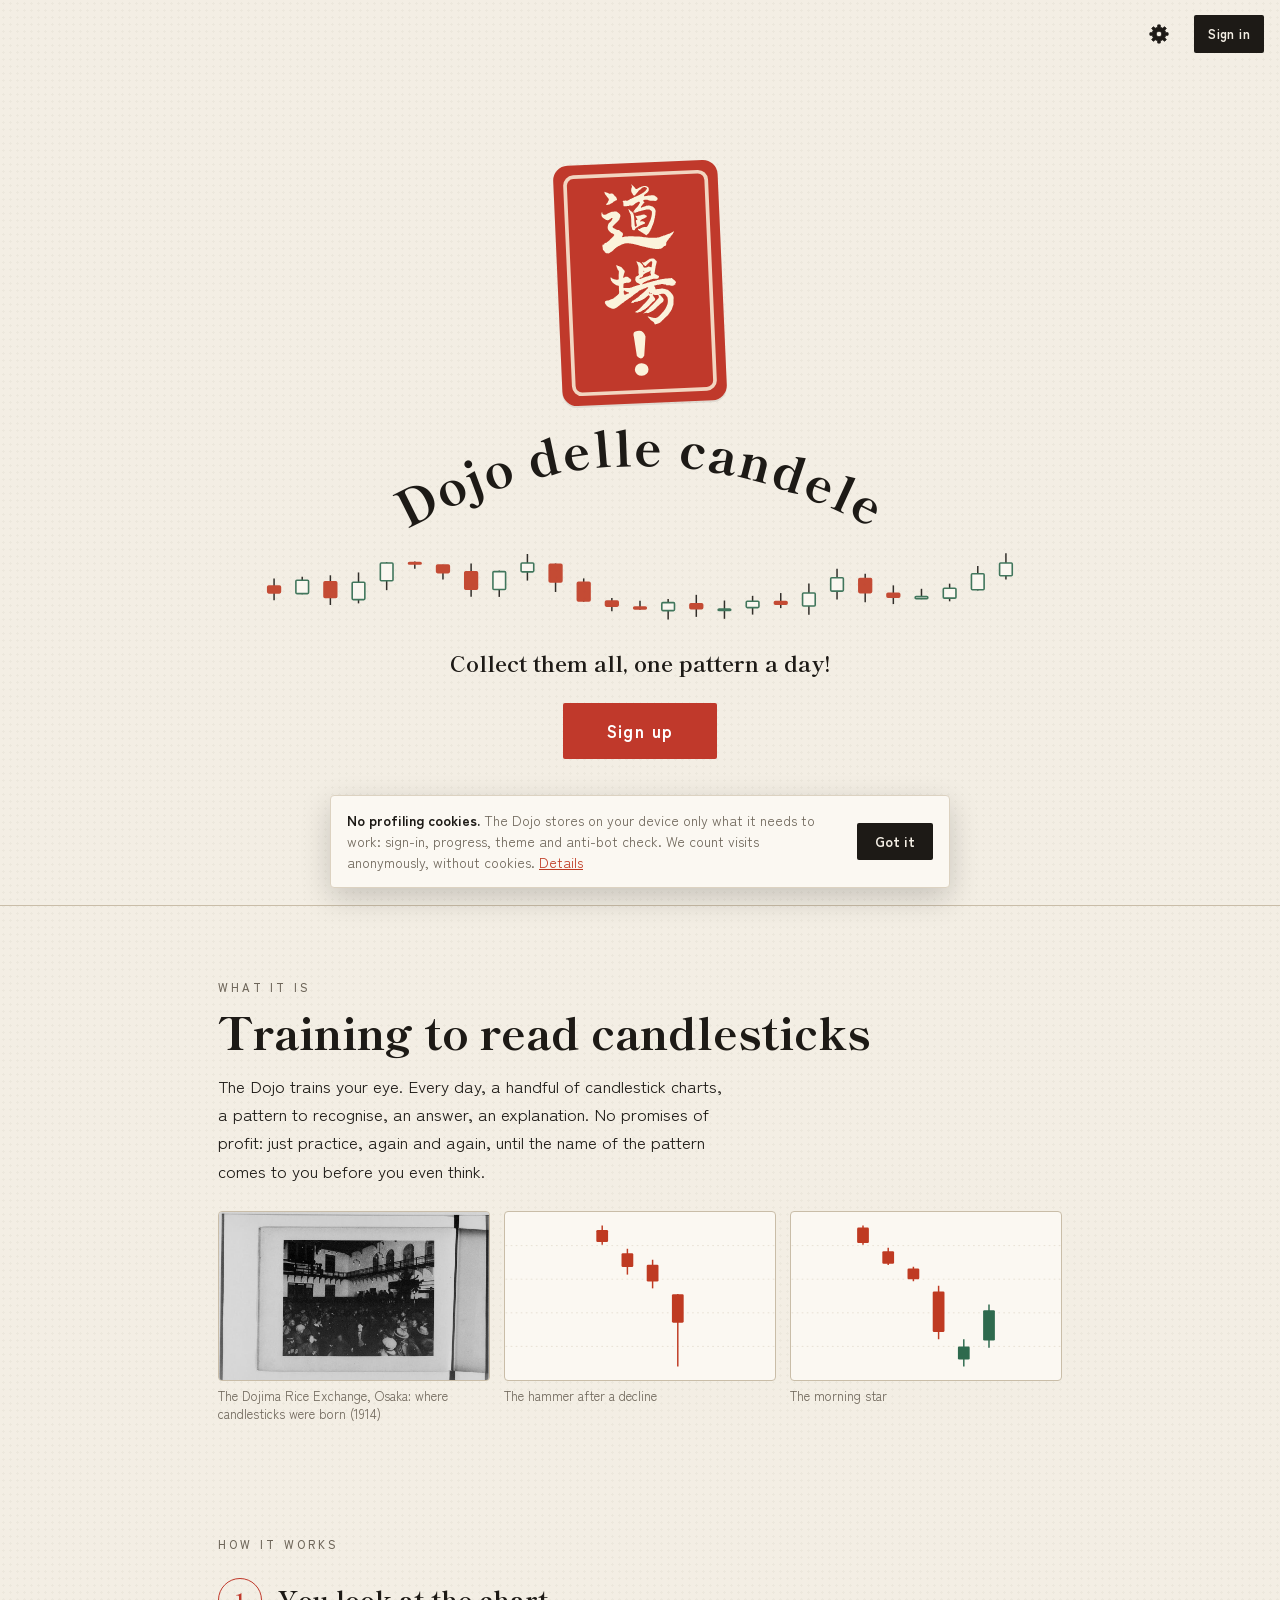
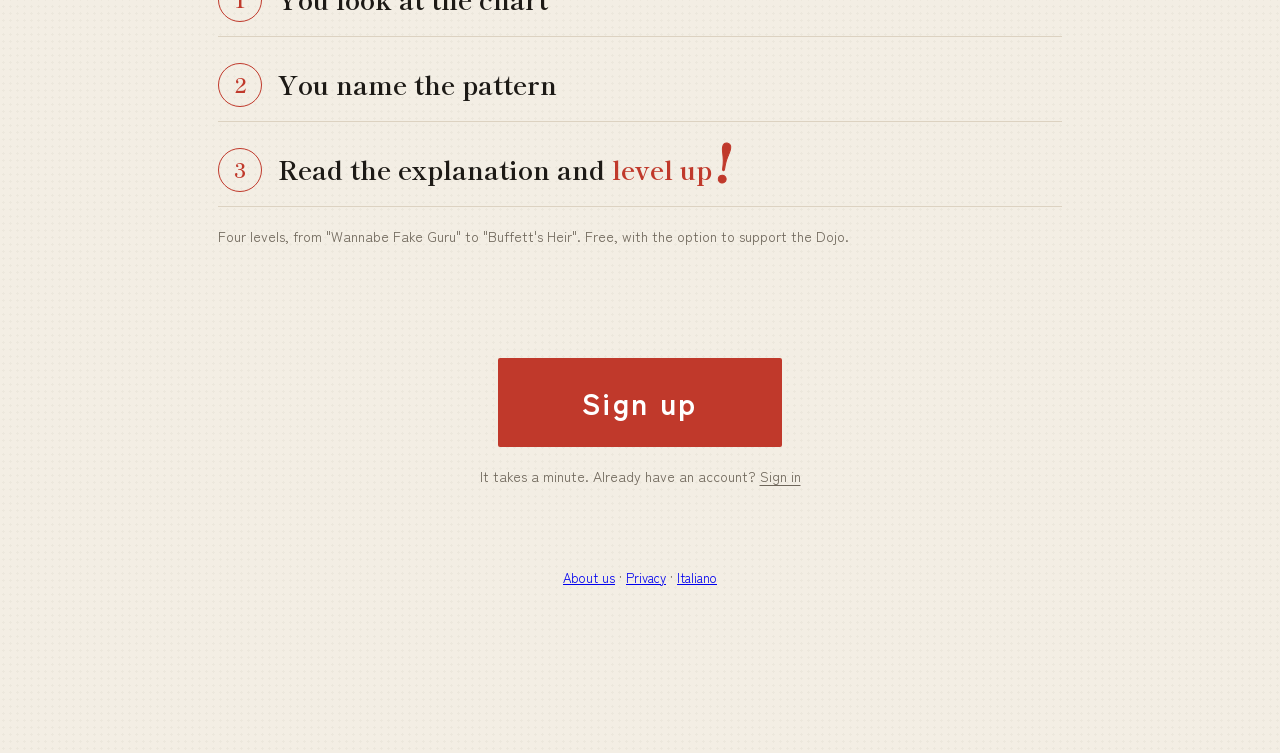
==== commit 00134036: "Il Dojo in inglese: scelta della lingua, testi tradotti, Privacy con nota di cortesia, lingua salvat" ====
--- a/index.html
+++ b/index.html
@@ -3,6 +3,7 @@
 <head>
 <meta charset="utf-8">
 <script src="theme-init.js"></script>
+<script src="lingua.js"></script>
 <meta name="viewport" content="width=device-width,initial-scale=1,viewport-fit=cover">
 <title>Dojo delle candele</title>
 <meta name="description" content="Allenamento sulle 66 figure candlestick giapponesi, con account e progressi salvati.">
@@ -409,7 +410,7 @@
 <svg class="arco" viewBox="0 -10 600 160" role="img" aria-label="Dojo delle candele"><defs><path id="arc" d="M15 135 Q300 -35 585 135"/></defs><text><textPath href="#arc" startOffset="50%" text-anchor="middle">Dojo delle candele</textPath></text></svg>
 <svg class="riga" id="riga" viewBox="0 0 600 120" preserveAspectRatio="none" aria-hidden="true"></svg>
 <p class="frase">Acchiappale tutte, una formazione al giorno!</p><button class="btn iscr2" type="button" data-go="up">Iscriviti</button>
-<a class="giu" href="#chi" aria-label="Scorri">scorri ↓</a></section><section class="s chi"><p class="eyebrow">Che cos’è</p><h2>Allenarsi a leggere le candele</h2><p class="lead">Il Dojo allena l’occhio. Ogni giorno una manciata di grafici a candele, una formazione da riconoscere, una risposta, una spiegazione. Niente promesse di guadagno: solo pratica, a ripetizione, finché il nome della formazione ti viene prima del pensiero.</p><div class="fotorow"><figure class="foto"><img src="storia-borsa-riso.jpg" alt="La Borsa del riso di Dojima a Osaka, fotografia del 1914" loading="lazy" width="320" height="200"><figcaption>La Borsa del riso di Dojima, Osaka: qui nascono le candele (1914)</figcaption></figure><figure class="foto"><div id="lp-1" role="img" aria-label="Grafico a candele: un martello dopo una discesa"></div><figcaption>Il martello dopo una discesa</figcaption></figure><figure class="foto"><div id="lp-2" role="img" aria-label="Grafico a candele: la stella del mattino"></div><figcaption>La stella del mattino</figcaption></figure></div></section><section class="s come"><p class="eyebrow">Come funziona</p><ol class="passi"><li><b>1</b><span>Guardi il grafico</span></li><li><b>2</b><span>Dai il nome alla formazione</span></li><li><b>3</b><span>Leggi la spiegazione e <em class="lv">sali di livello<i>!</i></em></span></li></ol><p class="muted">Quattro livelli, dal “Fuffaguru mancato” al “Figlio di Buffett”. Gratis, con la possibilità di sostenere il Dojo.</p></section><section class="s fine"><button class="btn big iscr" type="button" data-go="up">Iscriviti</button><p class="muted">Ci metti un minuto. Hai già un account? <button class="linkbtn" type="button" data-go="in">Accedi</button></p></section><footer><a href="about.html">Chi siamo</a> · <a href="privacy.html">Privacy</a></footer></main></div>
+<a class="giu" href="#chi" aria-label="Scorri">scorri ↓</a></section><section class="s chi"><p class="eyebrow">Che cos’è</p><h2>Allenarsi a leggere le candele</h2><p class="lead">Il Dojo allena l’occhio. Ogni giorno una manciata di grafici a candele, una formazione da riconoscere, una risposta, una spiegazione. Niente promesse di guadagno: solo pratica, a ripetizione, finché il nome della formazione ti viene prima del pensiero.</p><div class="fotorow"><figure class="foto"><img src="storia-borsa-riso.jpg" alt="La Borsa del riso di Dojima a Osaka, fotografia del 1914" loading="lazy" width="320" height="200"><figcaption>La Borsa del riso di Dojima, Osaka: qui nascono le candele (1914)</figcaption></figure><figure class="foto"><div id="lp-1" role="img" aria-label="Grafico a candele: un martello dopo una discesa"></div><figcaption>Il martello dopo una discesa</figcaption></figure><figure class="foto"><div id="lp-2" role="img" aria-label="Grafico a candele: la stella del mattino"></div><figcaption>La stella del mattino</figcaption></figure></div></section><section class="s come"><p class="eyebrow">Come funziona</p><ol class="passi"><li><b>1</b><span>Guardi il grafico</span></li><li><b>2</b><span>Dai il nome alla formazione</span></li><li><b>3</b><span>Leggi la spiegazione e <em class="lv">sali di livello<i>!</i></em></span></li></ol><p class="muted">Quattro livelli, dal “Fuffaguru mancato” al “Figlio di Buffett”. Gratis, con la possibilità di sostenere il Dojo.</p></section><section class="s fine"><button class="btn big iscr" type="button" data-go="up">Iscriviti</button><p class="muted">Ci metti un minuto. Hai già un account? <button class="linkbtn" type="button" data-go="in">Accedi</button></p></section><footer><a href="about.html">Chi siamo</a> · <a href="privacy.html">Privacy</a> · <a href="?lang=it" data-set-lang="it" translate="no" lang="it">Italiano</a><a href="?lang=en" data-set-lang="en" translate="no" lang="en">English</a></footer></main></div>
 <div class="wrap">
   <div class="topbar">
     <div class="seg themes" id="themeSeg" role="group" aria-label="Tema">
@@ -525,7 +526,7 @@
     <p class="hint">Verde: il prezzo dovrebbe salire. Rosso: dovrebbe scendere. La freccia grigia mostra da dove arriva il prezzo. Sotto ogni scheda c'è la cintura della figura: sale con le risposte giuste in Studia e ripassa. Passaci sopra con il mouse, o toccala, per sapere ogni quanto torna e quando.</p>
     <div id="study"></div>
   </section>
-  <footer class="sitefoot"><span>Dojo delle candele</span><a href="about.html">About</a><a href="about.html#crediti">Crediti</a><a href="about.html#contatti">Contatti</a><a href="privacy.html">Privacy</a><a href="privacy.html#cookie">Cookie</a><a class="foot-support" href="https://paypal.me/Gmanmik" target="_blank" rel="noopener noreferrer"><span class="cha" aria-hidden="true">茶</span>Sostieni il Dojo</a></footer>
+  <footer class="sitefoot"><span>Dojo delle candele</span><a href="about.html">About</a><a href="about.html#crediti">Crediti</a><a href="about.html#contatti">Contatti</a><a href="privacy.html">Privacy</a><a href="privacy.html#cookie">Cookie</a><a class="foot-support" href="https://paypal.me/Gmanmik" target="_blank" rel="noopener noreferrer"><span class="cha" aria-hidden="true">茶</span>Sostieni il Dojo</a><a href="?lang=it" data-set-lang="it" translate="no" lang="it">Italiano</a><a href="?lang=en" data-set-lang="en" translate="no" lang="en">English</a></footer>
 </div>
 
 <script src="supabase.js"></script>
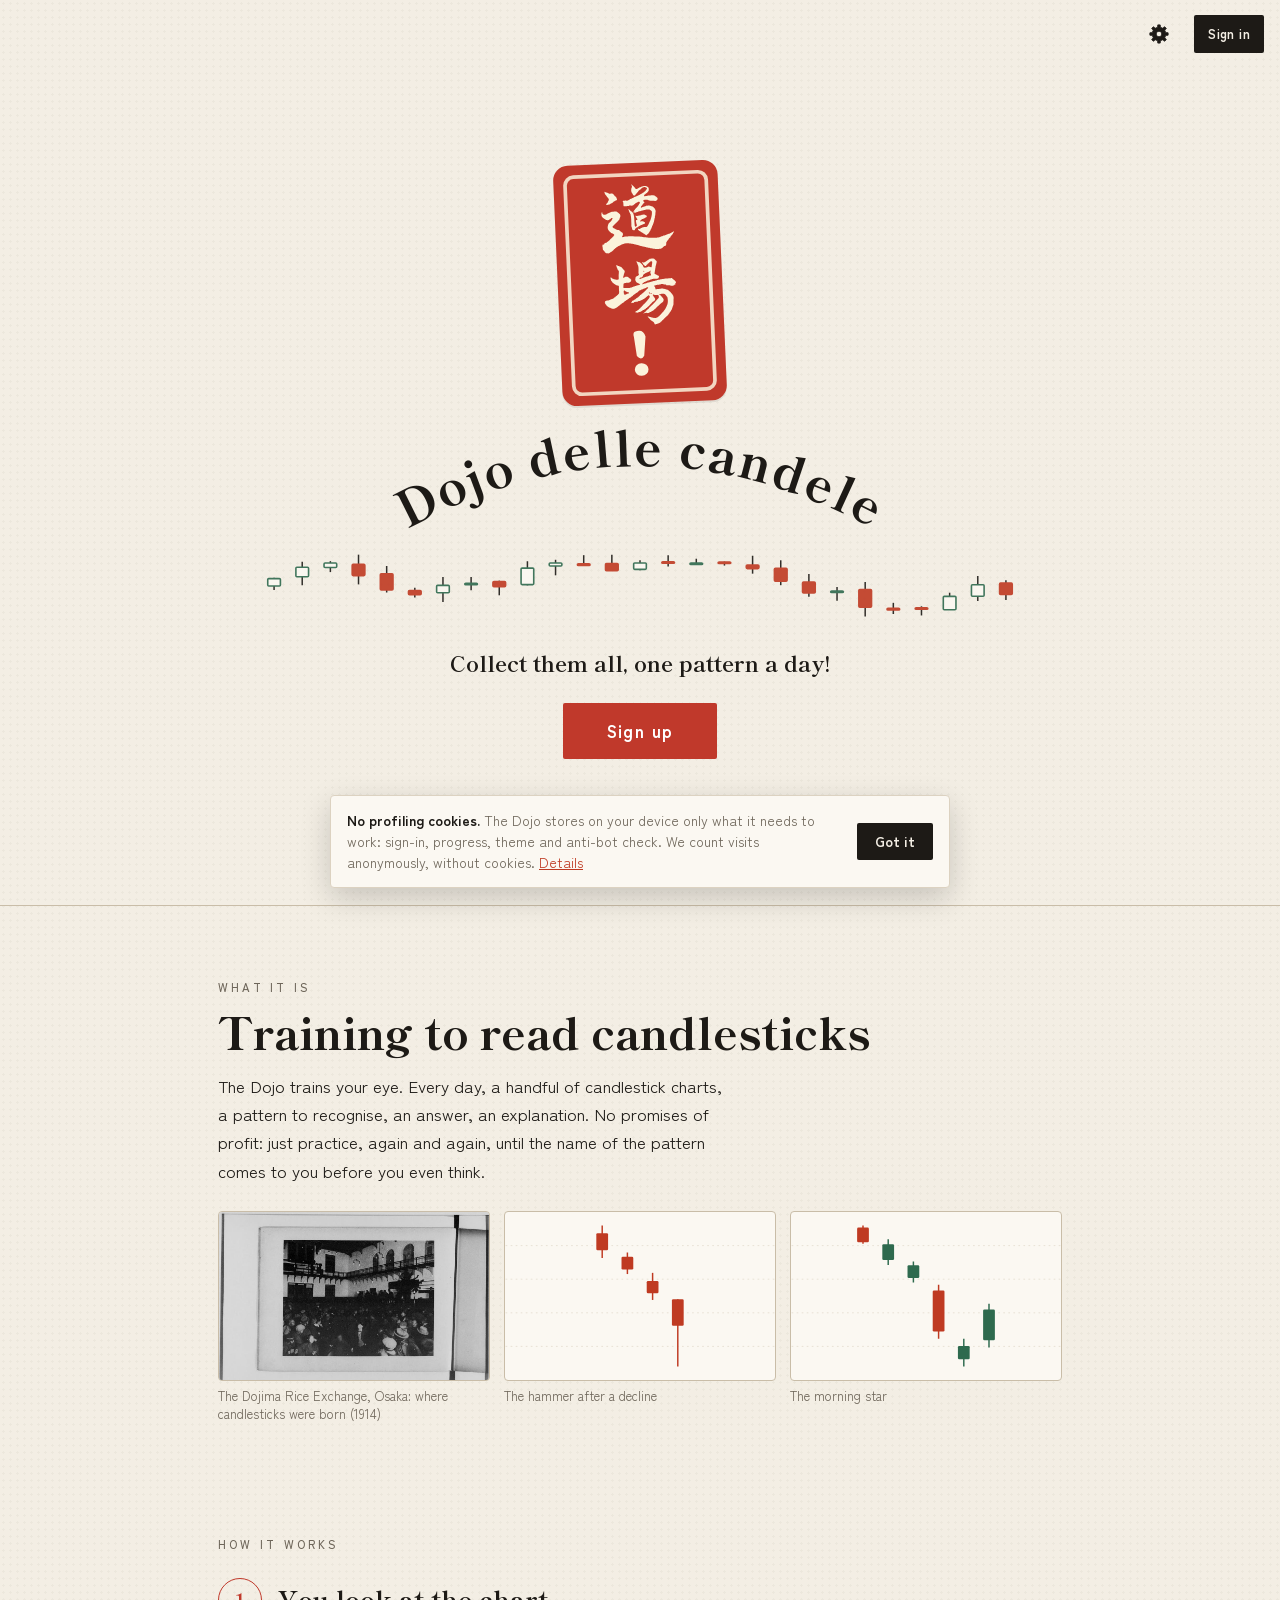
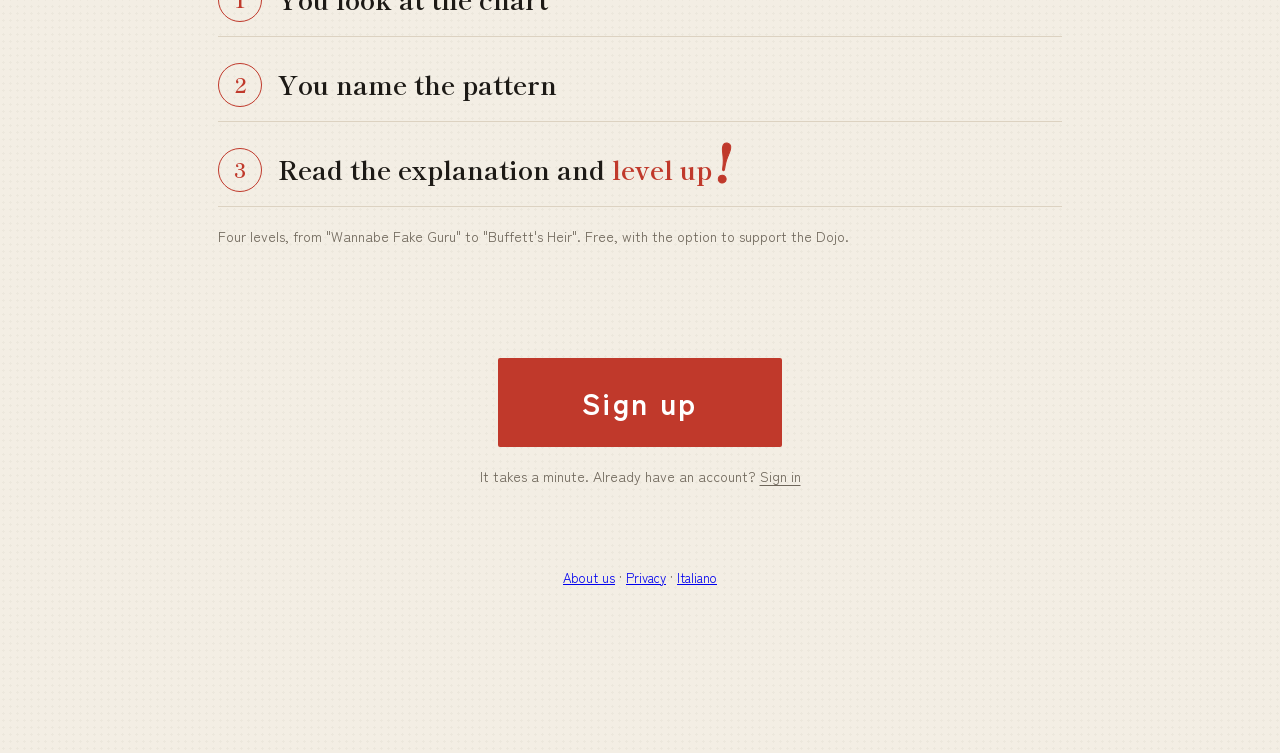
==== commit 7bb6d7d1: "«Formazione» al posto di «figura» in tutto il sito; Prova del Dojo tradotta anche nell'aiuto e nella" ====
--- a/index.html
+++ b/index.html
@@ -6,7 +6,7 @@
 <script src="lingua.js"></script>
 <meta name="viewport" content="width=device-width,initial-scale=1,viewport-fit=cover">
 <title>Dojo delle candele</title>
-<meta name="description" content="Allenamento sulle 66 figure candlestick giapponesi, con account e progressi salvati.">
+<meta name="description" content="Allenamento sulle 66 formazioni candlestick giapponesi, con account e progressi salvati.">
 <link rel="icon" href="favicon.svg" type="image/svg+xml">
 <link rel="icon" href="favicon-32.png" sizes="32x32" type="image/png">
 <link rel="apple-touch-icon" href="apple-touch-icon.png">
@@ -421,7 +421,7 @@
   <section id="view-home">
     <div class="hero">
       <canvas id="heroCanvas" aria-hidden="true"></canvas>
-      <div class="eyebrow">Allenamento · 66 figure giapponesi</div>
+      <div class="eyebrow">Allenamento · 66 formazioni giapponesi</div>
       <h1 style="margin-top:10px">Dojo delle <em>candele</em></h1>
       <p class="lead">Impara a riconoscere le formazioni candlestick: prima le studi, poi le alleni su grafici sempre diversi.</p>
       <img class="logo" src="logo.svg" alt="Dojo delle candele, timbro 道場" height="104">
@@ -429,7 +429,7 @@
 
     <button class="panel studylink" id="studyLink" type="button">
       <span class="ill" id="ill-studia"></span>
-      <span class="sl-txt"><span class="eyebrow">Sempre aperto</span><span class="sl-h">Studia</span><span class="sl-p">Tutte le figure con disegno, nome, spiegazione e la cintura che hanno raggiunto. Da qui si parte.</span></span>
+      <span class="sl-txt"><span class="eyebrow">Sempre aperto</span><span class="sl-h">Studia</span><span class="sl-p">Tutte le formazioni con disegno, nome, spiegazione e la cintura che hanno raggiunto. Da qui si parte.</span></span>
       <span class="sl-go" aria-hidden="true">Apri →</span>
     </button>
 
@@ -439,31 +439,31 @@
         <span class="ill" id="ill-srs"></span>
         <span class="rec">Consigliato ogni giorno</span>
         <h3>Studia e ripassa <span class="tick"></span></h3>
-        <p>Le figure di oggi: prima le nuove da guardare, poi il ripasso. Ogni risposta giusta le fa salire di cintura.</p>
+        <p>Le formazioni di oggi: prima le nuove da guardare, poi il ripasso. Ogni risposta giusta le fa salire di cintura.</p>
         <span class="peekline" id="srsPeekLine"></span>
         <span class="peek" id="srsPeek" aria-hidden="true"></span>
       </button>
       <button class="mode" role="radio" data-mode="f2n" id="mode-f2n">
         <span class="ill" id="ill-f2n"></span>
-        <h3>Figura → Nome <span class="tick"></span></h3>
+        <h3>Formazione → Nome <span class="tick"></span></h3>
         <p>Guardi il grafico e scegli il nome giusto.</p>
       </button>
       <button class="mode" role="radio" data-mode="n2f" id="mode-n2f">
         <span class="ill" id="ill-n2f"></span>
-        <h3>Nome → Figura <span class="tick"></span></h3>
+        <h3>Nome → Formazione <span class="tick"></span></h3>
         <p>Leggi il nome e trovi il grafico giusto tra quattro.</p>
       </button>
       <button class="mode scen-mode" role="radio" data-mode="scen" id="mode-scen">
         <span class="ill" id="ill-scen"></span>
         <span class="rec">Novità</span>
         <h3>Scenari <span class="tick"></span></h3>
-        <p>Due o tre figure in fila su un grafico: riconoscile, poi leggi cosa dicono insieme.</p>
+        <p>Due o tre formazioni in fila su un grafico: riconoscile, poi leggi cosa dicono insieme.</p>
       </button>
       <button class="mode prova-mode" role="radio" data-mode="prova" id="mode-prova">
         <span class="ill" id="ill-prova"></span>
         <span class="lockchip" id="provaLock">Dal livello 2</span>
         <h3>La Prova del Dojo <span class="tick"></span></h3>
-        <p>Tracci tu il supporto o la resistenza che la figura difende, poi scopri il futuro candela per candela.</p>
+        <p>Tracci tu il supporto o la resistenza che la formazione difende, poi scopri il futuro candela per candela.</p>
       </button>
     </div>
 
@@ -473,7 +473,7 @@
           <button data-v="all">Tutte</button><button data-v="inv">Inversione</button><button data-v="cont">Continuazione</button>
         </div>
       </div>
-      <label class="switch field"><input type="checkbox" id="hlToggle" checked> Evidenzia la figura</label>
+      <label class="switch field"><input type="checkbox" id="hlToggle" checked> Evidenzia la formazione</label>
     </div>
 
     <div class="startrow">
@@ -518,12 +518,12 @@
 
   <section id="view-studia" hidden>
     <div class="studybar">
-      <input id="search" type="search" placeholder="Cerca una figura, per esempio harami" aria-label="Cerca una figura">
+      <input id="search" type="search" placeholder="Cerca una formazione, per esempio harami" aria-label="Cerca una formazione">
       <div class="seg" id="studySeg">
         <button data-v="all">Tutte</button><button data-v="bull">Rialziste</button><button data-v="bear">Ribassiste</button>
       </div>
     </div>
-    <p class="hint">Verde: il prezzo dovrebbe salire. Rosso: dovrebbe scendere. La freccia grigia mostra da dove arriva il prezzo. Sotto ogni scheda c'è la cintura della figura: sale con le risposte giuste in Studia e ripassa. Passaci sopra con il mouse, o toccala, per sapere ogni quanto torna e quando.</p>
+    <p class="hint">Verde: il prezzo dovrebbe salire. Rosso: dovrebbe scendere. La freccia grigia mostra da dove arriva il prezzo. Sotto ogni scheda c'è la cintura della formazione: sale con le risposte giuste in Studia e ripassa. Passaci sopra con il mouse, o toccala, per sapere ogni quanto torna e quando.</p>
     <div id="study"></div>
   </section>
   <footer class="sitefoot"><span>Dojo delle candele</span><a href="about.html">About</a><a href="about.html#crediti">Crediti</a><a href="about.html#contatti">Contatti</a><a href="privacy.html">Privacy</a><a href="privacy.html#cookie">Cookie</a><a class="foot-support" href="https://paypal.me/Gmanmik" target="_blank" rel="noopener noreferrer"><span class="cha" aria-hidden="true">茶</span>Sostieni il Dojo</a><a href="?lang=it" data-set-lang="it" translate="no" lang="it">Italiano</a><a href="?lang=en" data-set-lang="en" translate="no" lang="en">English</a></footer>
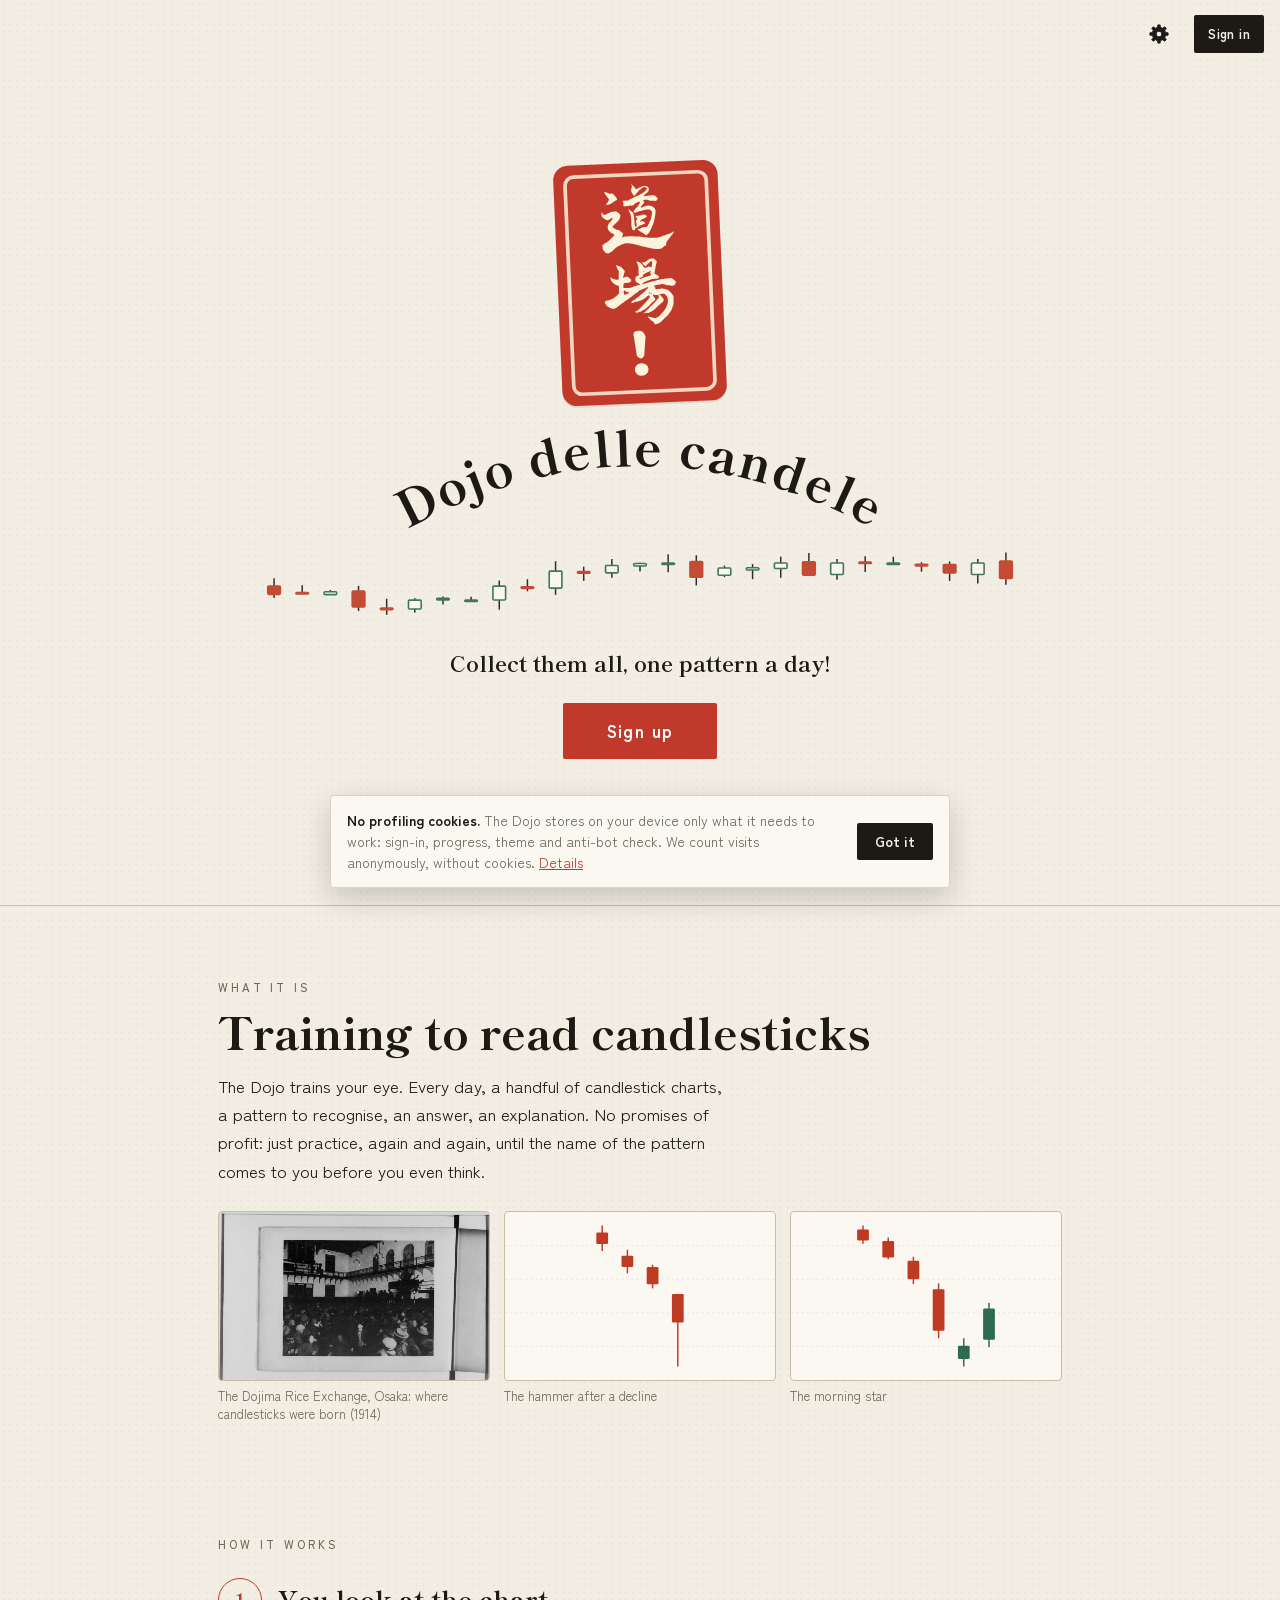
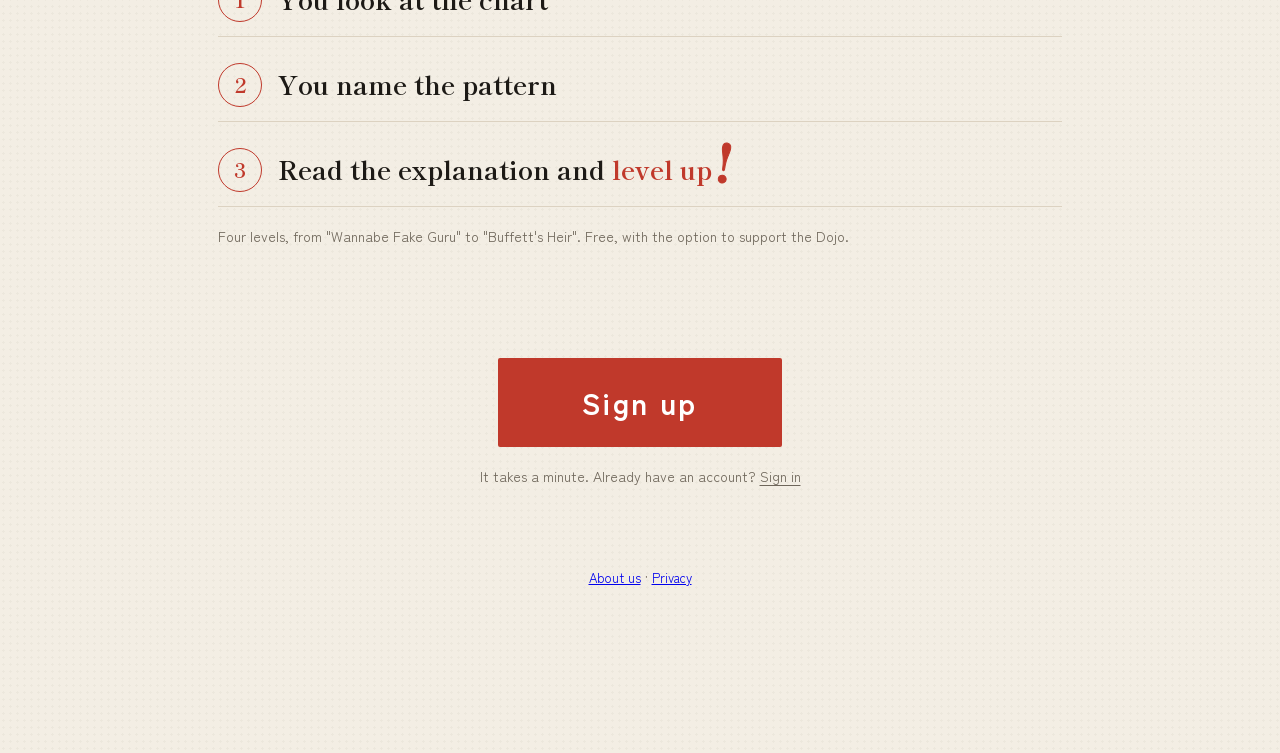
==== commit 6a23bd84: "Il Dojo in spagnolo, portoghese e francese; lingua scelta nelle Impostazioni con le bandierine; secu" ====
--- a/index.html
+++ b/index.html
@@ -126,6 +126,12 @@
 .seg button{font:inherit;font-size:13px;font-weight:500;border:0;background:transparent;color:var(--muted);padding:6px 12px;cursor:pointer}
 .seg button+button{border-left:1px solid var(--line2)}
 .seg button[aria-pressed="true"]{background:var(--ink);color:var(--paper);font-weight:700}
+@font-face{font-family:"Twemoji Country Flags";src:url(font-twemoji-flags.woff2) format("woff2");unicode-range:U+1F1E6-1F1FF,U+1F3F4,U+E0062-E0063,U+E0065,U+E0067,U+E006C,U+E006E,U+E0073-E0074,U+E0077,U+E007F;font-display:swap}
+.flag{font-family:"Twemoji Country Flags","Apple Color Emoji","Segoe UI Emoji","Noto Color Emoji",sans-serif;font-size:1.25em;line-height:1}
+.lingue{display:grid;grid-template-columns:repeat(auto-fill,minmax(104px,1fr));gap:8px}
+.lingue button{display:flex;align-items:center;gap:10px;font:inherit;font-size:14px;font-weight:500;text-align:left;border:1px solid var(--line2);border-radius:2px;background:transparent;color:var(--ink);padding:9px 12px;cursor:pointer}
+.lingue button[aria-pressed="true"]{background:var(--ink);color:var(--paper);border-color:var(--ink);font-weight:700}
+.lingue button:focus-visible{outline:2px solid var(--seal);outline-offset:2px}
 .switch{display:inline-flex;align-items:center;gap:8px;cursor:pointer;user-select:none}
 .switch input{accent-color:var(--seal);width:16px;height:16px}
 
@@ -405,12 +411,12 @@
 </style>
 </head>
 <body>
-<div id="landing" class="A" hidden><header class="top"><button class="gearbtn" id="lp-gear" type="button" aria-label="Impostazioni" aria-expanded="false" aria-controls="lp-set"></button><div id="lp-set" hidden><p>Suoni</p><button class="btn small" type="button" data-suoni aria-pressed="false">Suoni spenti</button></div><button class="btn small acc" type="button" data-go="in">Accedi</button></header>
+<div id="landing" class="A" hidden><header class="top"><button class="gearbtn" id="lp-gear" type="button" aria-label="Impostazioni" aria-expanded="false" aria-controls="lp-set"></button><div id="lp-set" hidden><div class="lp-row"><p>Suoni</p><button class="btn small" type="button" data-suoni aria-pressed="false">Suoni spenti</button></div><div class="lp-row lp-col"><p>Lingua</p><div class="lingue" id="lp-lingue" role="group" aria-label="Lingua"></div></div></div><button class="btn small acc" type="button" data-go="in">Accedi</button></header>
 <main><section class="hero"><img class="hanko" src="logo.svg" alt="Dojo delle candele" height="256">
 <svg class="arco" viewBox="0 -10 600 160" role="img" aria-label="Dojo delle candele"><defs><path id="arc" d="M15 135 Q300 -35 585 135"/></defs><text><textPath href="#arc" startOffset="50%" text-anchor="middle">Dojo delle candele</textPath></text></svg>
 <svg class="riga" id="riga" viewBox="0 0 600 120" preserveAspectRatio="none" aria-hidden="true"></svg>
 <p class="frase">Acchiappale tutte, una formazione al giorno!</p><button class="btn iscr2" type="button" data-go="up">Iscriviti</button>
-<a class="giu" href="#chi" aria-label="Scorri">scorri ↓</a></section><section class="s chi"><p class="eyebrow">Che cos’è</p><h2>Allenarsi a leggere le candele</h2><p class="lead">Il Dojo allena l’occhio. Ogni giorno una manciata di grafici a candele, una formazione da riconoscere, una risposta, una spiegazione. Niente promesse di guadagno: solo pratica, a ripetizione, finché il nome della formazione ti viene prima del pensiero.</p><div class="fotorow"><figure class="foto"><img src="storia-borsa-riso.jpg" alt="La Borsa del riso di Dojima a Osaka, fotografia del 1914" loading="lazy" width="320" height="200"><figcaption>La Borsa del riso di Dojima, Osaka: qui nascono le candele (1914)</figcaption></figure><figure class="foto"><div id="lp-1" role="img" aria-label="Grafico a candele: un martello dopo una discesa"></div><figcaption>Il martello dopo una discesa</figcaption></figure><figure class="foto"><div id="lp-2" role="img" aria-label="Grafico a candele: la stella del mattino"></div><figcaption>La stella del mattino</figcaption></figure></div></section><section class="s come"><p class="eyebrow">Come funziona</p><ol class="passi"><li><b>1</b><span>Guardi il grafico</span></li><li><b>2</b><span>Dai il nome alla formazione</span></li><li><b>3</b><span>Leggi la spiegazione e <em class="lv">sali di livello<i>!</i></em></span></li></ol><p class="muted">Quattro livelli, dal “Fuffaguru mancato” al “Figlio di Buffett”. Gratis, con la possibilità di sostenere il Dojo.</p></section><section class="s fine"><button class="btn big iscr" type="button" data-go="up">Iscriviti</button><p class="muted">Ci metti un minuto. Hai già un account? <button class="linkbtn" type="button" data-go="in">Accedi</button></p></section><footer><a href="about.html">Chi siamo</a> · <a href="privacy.html">Privacy</a> · <a href="?lang=it" data-set-lang="it" translate="no" lang="it">Italiano</a><a href="?lang=en" data-set-lang="en" translate="no" lang="en">English</a></footer></main></div>
+<a class="giu" href="#chi" aria-label="Scorri">scorri ↓</a></section><section class="s chi"><p class="eyebrow">Che cos’è</p><h2>Allenarsi a leggere le candele</h2><p class="lead">Il Dojo allena l’occhio. Ogni giorno una manciata di grafici a candele, una formazione da riconoscere, una risposta, una spiegazione. Niente promesse di guadagno: solo pratica, a ripetizione, finché il nome della formazione ti viene prima del pensiero.</p><div class="fotorow"><figure class="foto"><img src="storia-borsa-riso.jpg" alt="La Borsa del riso di Dojima a Osaka, fotografia del 1914" loading="lazy" width="320" height="200"><figcaption>La Borsa del riso di Dojima, Osaka: qui nascono le candele (1914)</figcaption></figure><figure class="foto"><div id="lp-1" role="img" aria-label="Grafico a candele: un martello dopo una discesa"></div><figcaption>Il martello dopo una discesa</figcaption></figure><figure class="foto"><div id="lp-2" role="img" aria-label="Grafico a candele: la stella del mattino"></div><figcaption>La stella del mattino</figcaption></figure></div></section><section class="s come"><p class="eyebrow">Come funziona</p><ol class="passi"><li><b>1</b><span>Guardi il grafico</span></li><li><b>2</b><span>Dai il nome alla formazione</span></li><li><b>3</b><span>Leggi la spiegazione e <em class="lv">sali di livello<i>!</i></em></span></li></ol><p class="muted">Quattro livelli, dal “Fuffaguru mancato” al “Figlio di Buffett”. Gratis, con la possibilità di sostenere il Dojo.</p></section><section class="s fine"><button class="btn big iscr" type="button" data-go="up">Iscriviti</button><p class="muted">Ci metti un minuto. Hai già un account? <button class="linkbtn" type="button" data-go="in">Accedi</button></p></section><footer><a href="about.html">Chi siamo</a> · <a href="privacy.html">Privacy</a></footer></main></div>
 <div class="wrap">
   <div class="topbar">
     <div class="seg themes" id="themeSeg" role="group" aria-label="Tema">
@@ -526,7 +532,7 @@
     <p class="hint">Verde: il prezzo dovrebbe salire. Rosso: dovrebbe scendere. La freccia grigia mostra da dove arriva il prezzo. Sotto ogni scheda c'è la cintura della formazione: sale con le risposte giuste in Studia e ripassa. Passaci sopra con il mouse, o toccala, per sapere ogni quanto torna e quando.</p>
     <div id="study"></div>
   </section>
-  <footer class="sitefoot"><span>Dojo delle candele</span><a href="about.html">About</a><a href="about.html#crediti">Crediti</a><a href="about.html#contatti">Contatti</a><a href="privacy.html">Privacy</a><a href="privacy.html#cookie">Cookie</a><a class="foot-support" href="https://paypal.me/Gmanmik" target="_blank" rel="noopener noreferrer"><span class="cha" aria-hidden="true">茶</span>Sostieni il Dojo</a><a href="?lang=it" data-set-lang="it" translate="no" lang="it">Italiano</a><a href="?lang=en" data-set-lang="en" translate="no" lang="en">English</a></footer>
+  <footer class="sitefoot"><span>Dojo delle candele</span><a href="about.html">About</a><a href="about.html#crediti">Crediti</a><a href="about.html#contatti">Contatti</a><a href="privacy.html">Privacy</a><a href="privacy.html#cookie">Cookie</a><a class="foot-support" href="https://paypal.me/Gmanmik" target="_blank" rel="noopener noreferrer"><span class="cha" aria-hidden="true">茶</span>Sostieni il Dojo</a></footer>
 </div>
 
 <script src="supabase.js"></script>
--- a/landing.css
+++ b/landing.css
@@ -50,6 +50,9 @@
 #landing .gearbtn{display:inline-grid;place-items:center;width:44px;height:44px;padding:0;border:0;border-radius:2px;background:transparent;color:var(--ink);cursor:pointer}
 #landing .gearbtn svg{width:20px;height:20px}
 #landing .gearbtn:focus-visible{outline:2px solid var(--seal);outline-offset:3px}
-#landing #lp-set{position:absolute;top:60px;right:max(16px,env(safe-area-inset-right));background:var(--paper);border:1px solid var(--line2);padding:12px 14px;display:flex;align-items:center;gap:12px;box-shadow:0 6px 20px rgba(0,0,0,.12)}
+#landing #lp-set{position:absolute;top:60px;right:max(16px,env(safe-area-inset-right));background:var(--paper);border:1px solid var(--line2);padding:12px 14px;display:grid;gap:12px;width:min(320px,calc(100vw - 32px));box-sizing:border-box;box-shadow:0 6px 20px rgba(0,0,0,.12)}
+#landing #lp-set .lp-row{display:flex;align-items:center;justify-content:space-between;gap:12px}
+#landing #lp-set .lp-col{display:grid;justify-content:stretch;gap:8px}
+#landing #lp-set .lingue{grid-template-columns:1fr 1fr}
 #landing #lp-set[hidden]{display:none}
 #landing #lp-set p{margin:0;font-size:13px;letter-spacing:.14em;text-transform:uppercase;color:var(--muted)}
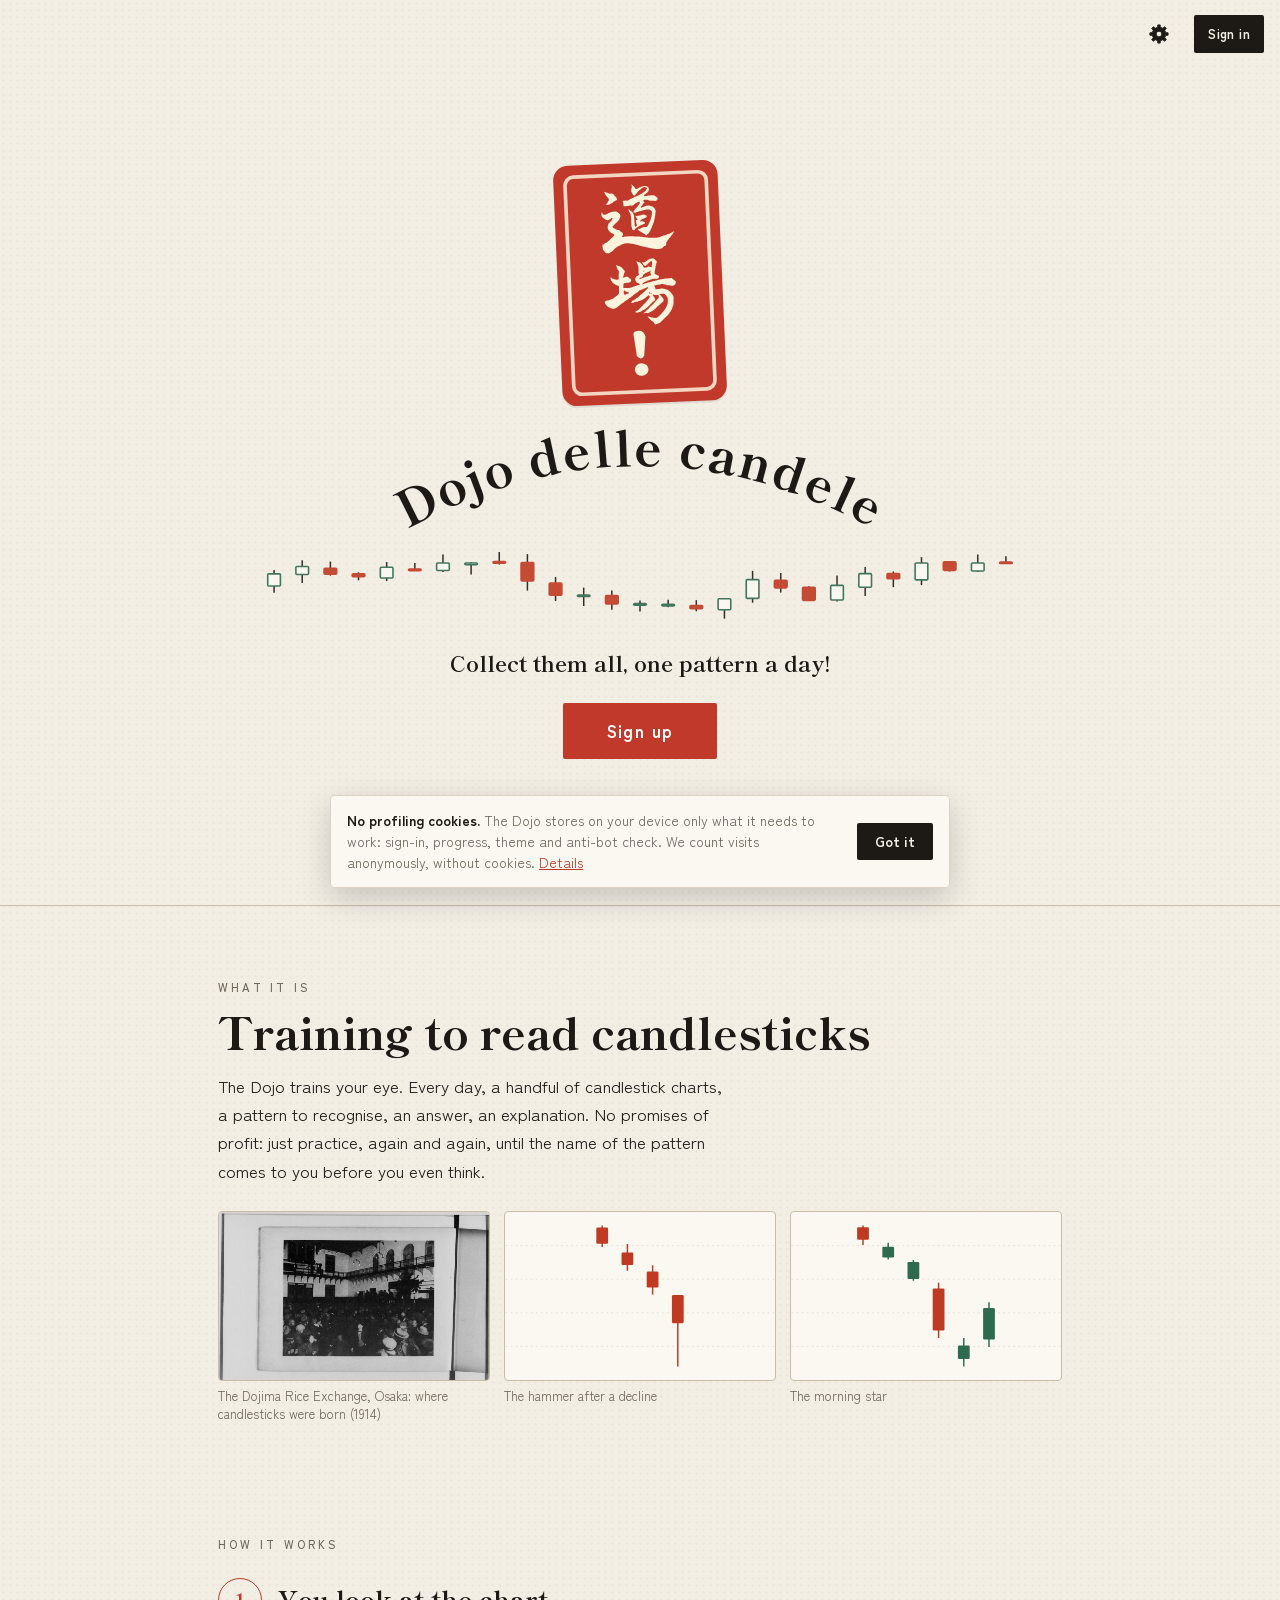
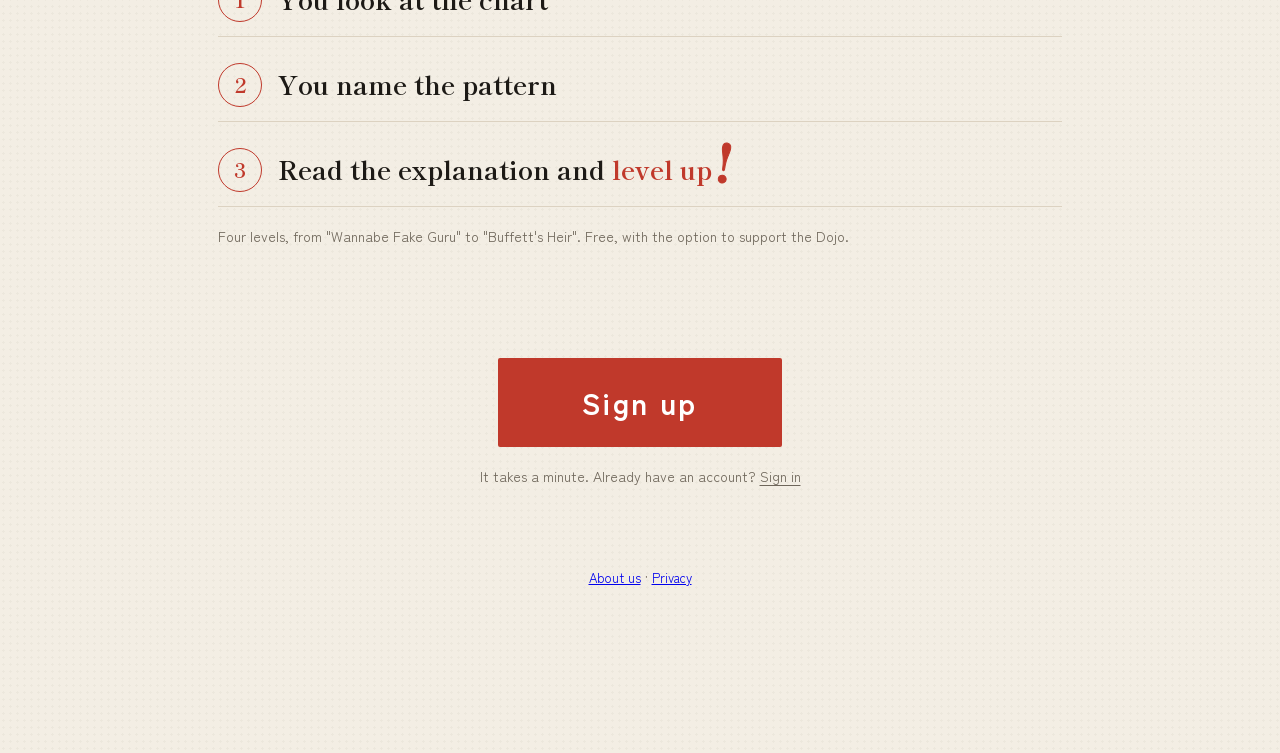
==== commit 95ff9635: "Rinforzo positivo: tavolette, strisce della fortuna e timbro dei 5/10 di fila a ogni risposta giusta" ====
--- a/index.html
+++ b/index.html
@@ -17,6 +17,7 @@
 <link rel="stylesheet" href="landing.css">
 <link rel="stylesheet" href="icone-livelli.css">
 <link rel="stylesheet" href="tasti-hover.css">
+<link rel="stylesheet" href="rinforzo.css">
 <style>:root{color-scheme:light;box-sizing:border-box;padding-top:env(safe-area-inset-top,0px);padding-bottom:env(safe-area-inset-bottom,0px)}body{margin:0;padding:0}img{max-width:100%}</style>
 <style>
 /* Versione A · Sumi. Carta washi e inchiostro: tanto bianco, filetti sottili al posto delle scatole,
@@ -24,7 +25,7 @@
 :root{
   --paper:#F3EEE4; --grain:rgba(60,40,10,.035); --card:#FBF8F2; --well:#F7F2E9;
   --ink:#1D1A16; --muted:#6E665A; --line:#DCD2C1; --line2:#C9BDA8;
-  --bull:#2E6A4E; --bull-soft:#E1EBDF; --bear:#BF3A22; --bear-soft:#F5E0D7; --doji:#3A352E;
+  --gold:#B8963E; --bull:#2E6A4E; --bull-soft:#E1EBDF; --bear:#BF3A22; --bear-soft:#F5E0D7; --doji:#3A352E;
   --accent:#BF3A22; --accent-soft:#F5E0D7; --hl:#F1E6C6; --hl-line:#B8963E;
   --seal:#C0392B; --seal-ink:#FFFFFF;
   --display:"Shippori Mincho", "Hiragino Mincho ProN", Georgia, serif;
@@ -35,12 +36,12 @@
 @media (prefers-color-scheme: dark){:root:not([data-theme="light"]){
   --paper:#15130F; --grain:rgba(255,240,210,.03); --card:#201C17; --well:#1A1713;
   --ink:#F4EEE3; --muted:#C4BBAC; --line:#4D463B; --line2:#6A6152;
-  --bull:#86C29C; --bull-soft:#20302A; --bear:#EE7B59; --bear-soft:#3A221B; --doji:#E8E0D1;
+  --gold:#D8B24E; --bull:#86C29C; --bull-soft:#20302A; --bear:#EE7B59; --bear-soft:#3A221B; --doji:#E8E0D1;
   --accent:#E8714F; --accent-soft:#35201A; --hl:#2E2817; --hl-line:#9C8236; --seal:#D9503A; color-scheme:dark}}
 :root[data-theme="dark"]{
   --paper:#15130F; --grain:rgba(255,240,210,.03); --card:#201C17; --well:#1A1713;
   --ink:#F4EEE3; --muted:#C4BBAC; --line:#4D463B; --line2:#6A6152;
-  --bull:#86C29C; --bull-soft:#20302A; --bear:#EE7B59; --bear-soft:#3A221B; --doji:#E8E0D1;
+  --gold:#D8B24E; --bull:#86C29C; --bull-soft:#20302A; --bear:#EE7B59; --bear-soft:#3A221B; --doji:#E8E0D1;
   --accent:#E8714F; --accent-soft:#35201A; --hl:#2E2817; --hl-line:#9C8236; --seal:#D9503A; color-scheme:dark}
 *{box-sizing:border-box}
 [hidden]{display:none!important}
@@ -144,6 +145,7 @@
 
 /* ---------- quiz ---------- */
 .qhead{display:flex;justify-content:space-between;align-items:center;gap:12px;flex-wrap:wrap;margin-bottom:14px}
+#festa{flex-basis:100%}#festa .wall:empty,#festa .sigs:empty{display:none}
 .pips{display:flex;gap:7px;flex-wrap:wrap}
 .pip{width:11px;height:11px;border-radius:50%;background:transparent;border:1.5px solid var(--line2)}
 .pip.cur{background:var(--ink);border-color:var(--ink)}
@@ -540,6 +542,7 @@
 <script src="suoni.js"></script>
 <script src="landing.js" defer></script>
 <script src="figure.js"></script>
+<script src="rinforzo.js"></script>
 <script src="app.js"></script>
 <script src="scenari.js"></script>
 <script src="prova-dojo.js"></script>
--- a/rinforzo.css
+++ b/rinforzo.css
@@ -0,0 +1,43 @@
+/* Rinforzo positivo "D · Unione" (approvata da Michele il 31/10): tavolette, striscia omikuji, timbro, stella che brilla,
+   coriandoli e festoni. Usa i token di sumi.css (--paper --card --ink --seal --bull --gold --display --body).
+   Se manca --gold nel sito aggiungila: chiaro #B8963E, notte #D8B24E. */
+@font-face{font-family:"Shippori Rinforzo";font-weight:800;font-display:swap;src:url(font-shippori-mincho-rinforzo.woff2) format("woff2");unicode-range:U+5927,U+5409,U+4E2D,U+5C0F,U+4E94,U+5341,U+4E09}
+@keyframes srotola{0%{transform:scaleY(0);opacity:0}60%{opacity:1}100%{transform:scaleY(1)}}
+.sigs{display:flex;gap:6px;margin-top:10px;min-height:30px}.sigs i{width:28px;height:28px;border-radius:50%;background:var(--seal);color:#fff;font:800 14px/28px var(--display);text-align:center;font-style:normal;animation:pop .35s both}
+@keyframes pop{0%{transform:scale(0)}70%{transform:scale(1.2)}100%{transform:scale(1)}}
+.wall{display:flex;gap:6px;flex-wrap:wrap;margin:6px 0 12px;min-height:46px}
+.ema{width:34px;height:42px;background:var(--card);border:1.5px solid var(--ink);clip-path:none;border-radius:2px;position:relative;animation:cade .5s cubic-bezier(.3,1.5,.5,1) both}
+.ema::before{content:"";position:absolute;inset:-1.5px -1.5px auto -1.5px;height:12px;background:var(--ink);clip-path:polygon(50% 0,100% 100%,0 100%)}
+.ema svg{position:absolute;left:0;right:0;bottom:3px;margin:auto}.ema.cinque{border-color:var(--seal);box-shadow:0 0 0 1.5px var(--seal)}.ema.cinque::before{background:var(--seal)}
+@keyframes cade{0%{transform:translateY(-40px) rotate(-14deg);opacity:0}100%{transform:none;opacity:1}}
+.fs{position:fixed;inset:0;display:grid;place-items:center;pointer-events:none;z-index:50}
+.fs.strip{animation:sfuma 1.9s both}@keyframes sfuma{0%{opacity:0}10%{opacity:1}80%{opacity:1}100%{opacity:0;transform:translateY(-16px)}}
+.omiBig{display:flex;align-items:stretch;width:min(86vw,360px);background:var(--card);border:2px solid var(--ink);box-shadow:0 14px 40px rgba(0,0,0,.28);transform-origin:top;animation:srotola .55s cubic-bezier(.2,.9,.3,1.2) both;transform:rotate(-2deg)}
+.omiBig .g{writing-mode:vertical-rl;font:800 64px/1 var(--display);padding:18px 18px;background:var(--ink);color:var(--paper);display:grid;place-items:center;letter-spacing:.06em}
+.omiBig.dai{border-color:var(--seal)}.omiBig.dai .g{background:var(--seal);color:#fff}
+.omiBig .t{padding:16px;display:grid;gap:4px;align-content:center}.omiBig .t b{font:800 26px/1.1 var(--display)}.omiBig .t span{font-size:15px;color:var(--muted)}
+.sigBig{width:min(62vw,210px);height:min(62vw,210px);border-radius:50%;background:var(--seal);color:#fff;display:grid;place-items:center;font:800 min(26vw,100px) var(--display);box-shadow:0 0 0 8px var(--card),0 0 0 11px var(--seal),0 14px 40px rgba(0,0,0,.3);transform:rotate(-8deg);animation:timbraG .5s both}
+.sigBig small{display:block;font:700 15px var(--body);letter-spacing:.16em;margin-top:2px}.sigBig>div{text-align:center;line-height:1}
+/* dopo le scorciatoie font: che altrimenti azzerano il font-family */
+.omiBig .g,.sigBig{font-family:"Shippori Rinforzo",var(--display)}
+@keyframes timbraG{0%{opacity:0;transform:rotate(-8deg) scale(2.6)}60%{opacity:1;transform:rotate(-8deg) scale(.92)}100%{opacity:1;transform:rotate(-8deg) scale(1)}}
+.fs.drop>.ema.big{width:68px;height:88px;border-width:2.5px;animation:cadeG .6s cubic-bezier(.3,1.4,.5,1) both}.ema.big::before{height:24px;inset:-2.5px -2.5px auto -2.5px}.ema.big svg{position:static;margin:26px auto 0;display:block}
+@keyframes cadeG{0%{transform:translateY(-70vh) rotate(-24deg) scale(1.6);opacity:0}100%{transform:none;opacity:1}}
+/* FX: stella che brilla, coriandoli, festoni */
+.star{position:fixed;left:50%;top:50%;width:150vmax;height:150vmax;margin:-75vmax 0 0 -75vmax;pointer-events:none;z-index:40;opacity:0;
+background:repeating-conic-gradient(from 0deg,rgba(255,255,255,.55) 0 4deg,rgba(255,255,255,0) 4deg 15deg);
+-webkit-mask:radial-gradient(circle,#000 0,rgba(0,0,0,.7) 14%,transparent 46%);mask:radial-gradient(circle,#000 0,rgba(0,0,0,.7) 14%,transparent 46%);
+mix-blend-mode:screen;animation:stella var(--d,2.4s) ease-out both}
+:root:not([data-theme="dark"]) .star{mix-blend-mode:normal;background:repeating-conic-gradient(from 0deg,rgba(255,250,225,.85) 0 4deg,rgba(255,255,255,0) 4deg 15deg)}
+@media (prefers-color-scheme:dark){:root:not([data-theme="light"]) .star{mix-blend-mode:screen;background:repeating-conic-gradient(from 0deg,rgba(255,255,255,.55) 0 4deg,rgba(255,255,255,0) 4deg 15deg)}}
+.dim{position:fixed;inset:0;pointer-events:none;z-index:38;background:rgba(18,14,9,.32);animation:buio var(--d,2.2s) ease-out both}@keyframes buio{0%{opacity:0}15%{opacity:1}80%{opacity:.8}100%{opacity:0}}
+.flash{position:fixed;inset:0;pointer-events:none;z-index:39;background:radial-gradient(circle at 50% 50%,rgba(255,255,255,.55),rgba(255,255,255,0) 55%);animation:lampo .9s ease-out both}
+@keyframes lampo{0%{opacity:0}15%{opacity:1}100%{opacity:0}}
+@keyframes stella{0%{opacity:0;transform:rotate(0) scale(.5)}18%{opacity:1}100%{opacity:0;transform:rotate(40deg) scale(1.1)}}
+.cf{position:fixed;top:-20px;width:9px;height:14px;pointer-events:none;z-index:60;will-change:transform}
+.fest{position:fixed;top:-6px;width:12px;height:0;pointer-events:none;z-index:60;transform-origin:top;animation:festone 2.2s ease-out both}
+@keyframes festone{0%{height:0}35%{height:44vh}100%{height:40vh;opacity:0}}
+.fest::after{content:"";position:absolute;inset:0;background:repeating-linear-gradient(180deg,var(--c) 0 14px,transparent 14px 20px);transform-origin:top;animation:ondeggia .9s ease-in-out infinite alternate}
+@keyframes ondeggia{from{transform:skewX(-14deg)}to{transform:skewX(14deg)}}
+@media (prefers-reduced-motion:reduce){.dim,.star,.flash,.cf,.fest{display:none}}
+.done{margin-top:10px;font:700 16px var(--display);color:var(--seal)}
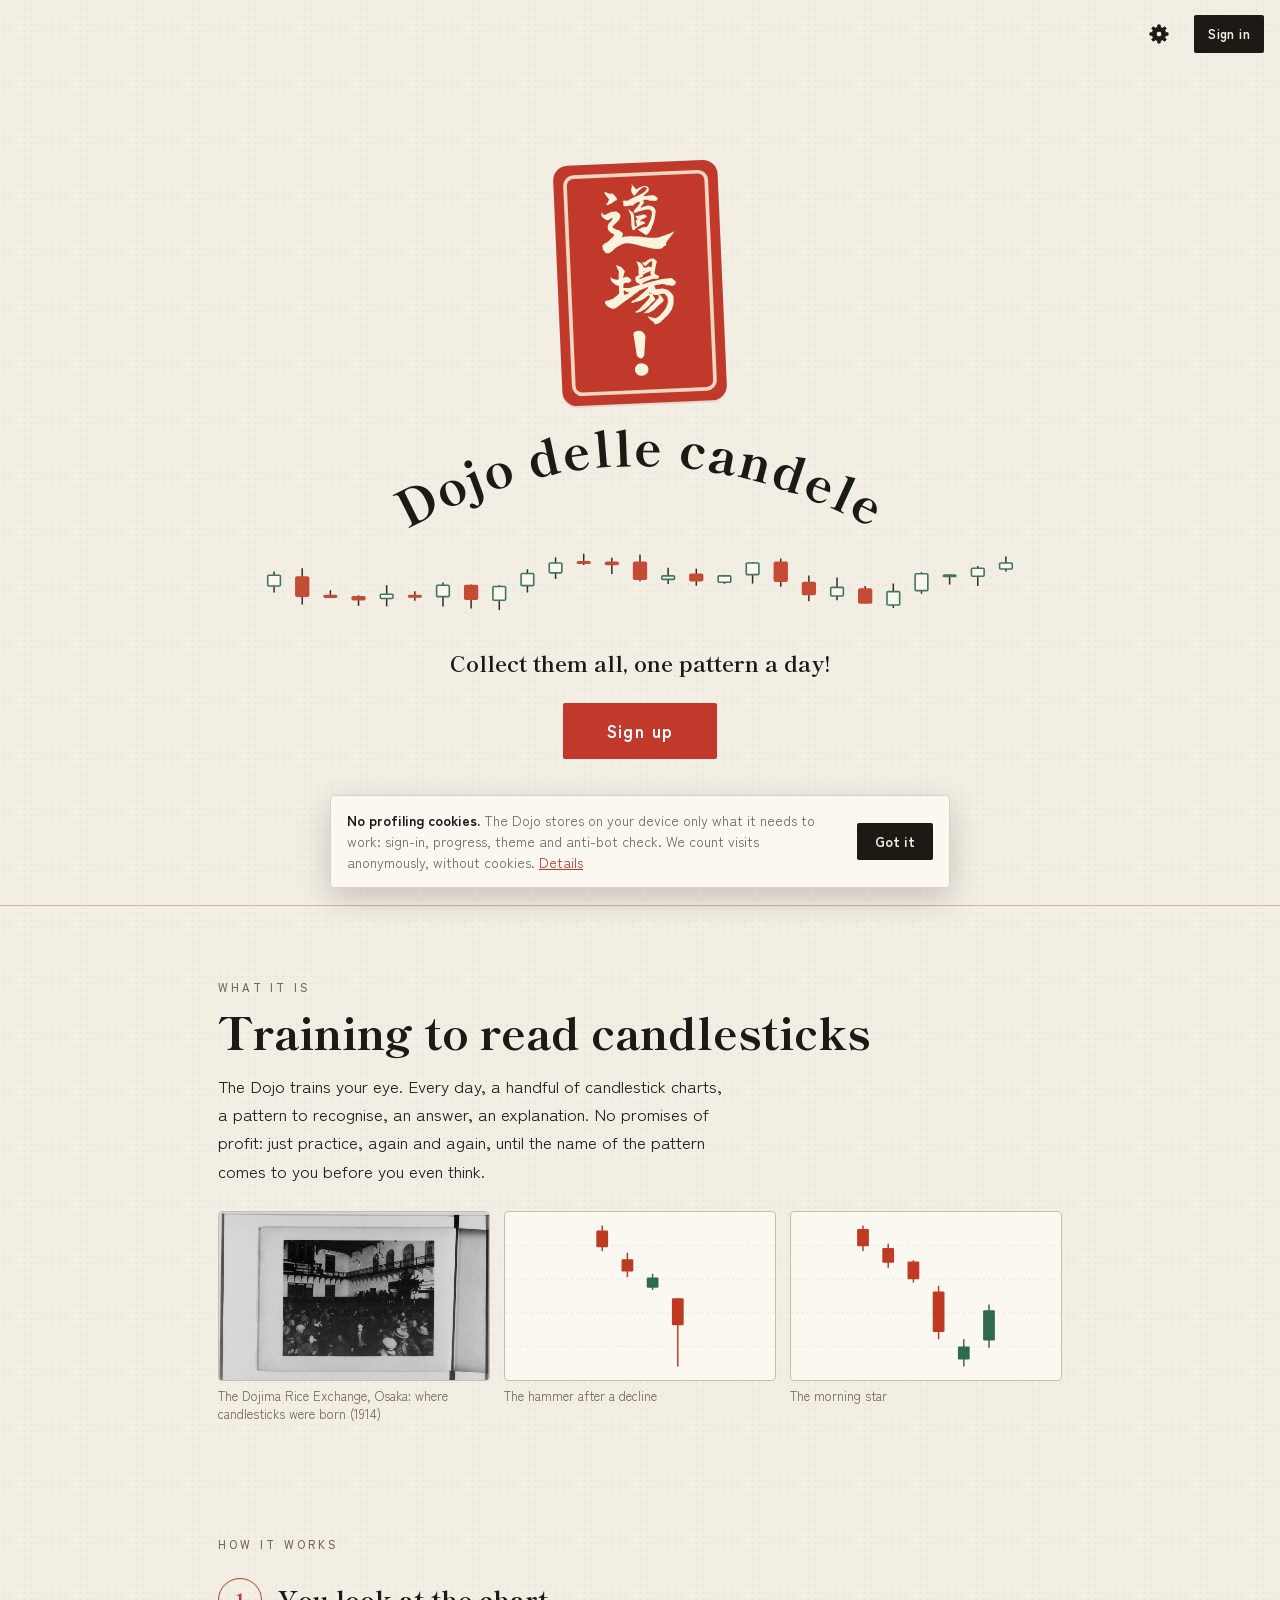
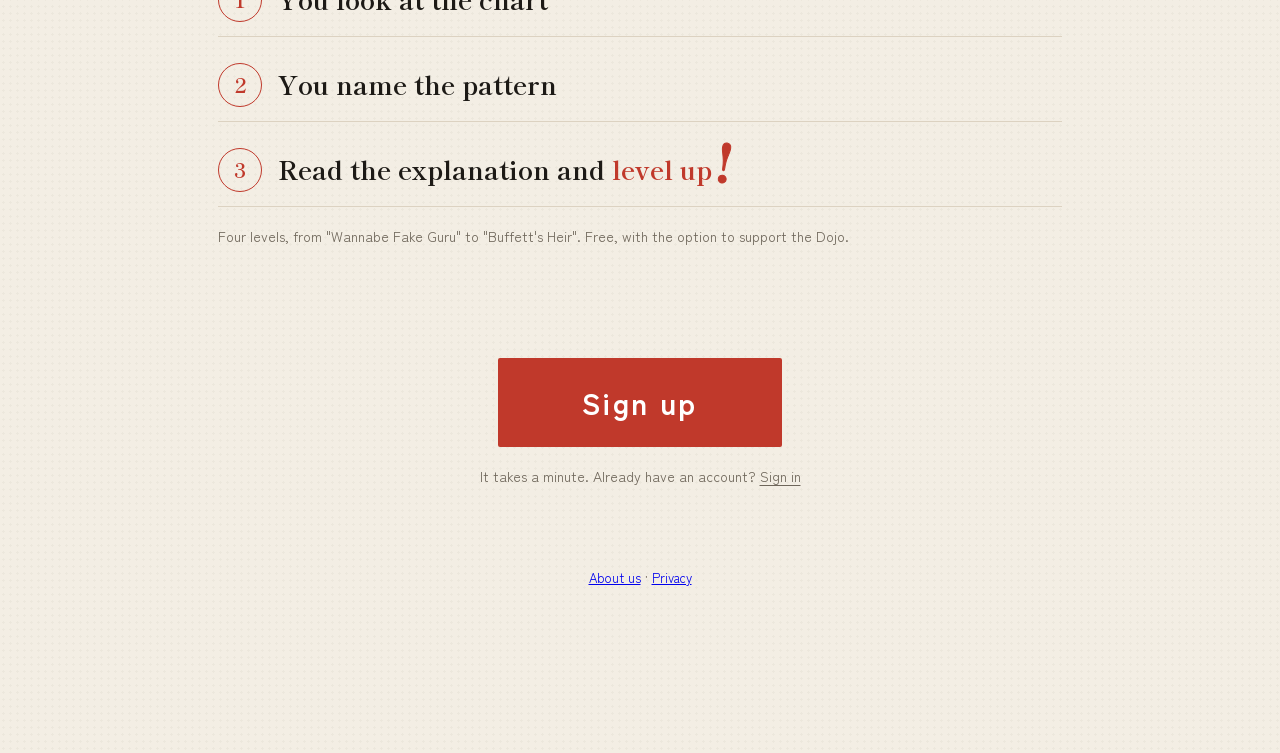
==== commit ab9571f5: "Anteprima 51 (non pubblicata): giapponese in Yuji Boku, carta chiara al passaggio del mouse, bugfix " ====
--- a/index.html
+++ b/index.html
@@ -145,7 +145,7 @@
 
 /* ---------- quiz ---------- */
 .qhead{display:flex;justify-content:space-between;align-items:center;gap:12px;flex-wrap:wrap;margin-bottom:14px}
-#festa{flex-basis:100%}#festa .wall:empty,#festa .sigs:empty{display:none}
+#festa{flex-basis:100%}#festa .sigs:empty{display:none}
 .pips{display:flex;gap:7px;flex-wrap:wrap}
 .pip{width:11px;height:11px;border-radius:50%;background:transparent;border:1.5px solid var(--line2)}
 .pip.cur{background:var(--ink);border-color:var(--ink)}
@@ -406,6 +406,10 @@
 .mode .peekline{font-size:12px;color:var(--muted);display:none}
 @media (hover:hover){.mode:hover,.mode:focus-visible{z-index:40}.mode:hover .peek,.mode:focus-visible .peek{opacity:1;visibility:visible;transform:none}}
 @media (hover:none){.mode .peek{display:none}.mode .peekline:not(:empty){display:block}}
+/* bugfix 31/10 (Tester): su telefono la riga «Prossime: …» sta nella colonna del testo, non in quella stretta del numero */
+@media (max-width:640px){.mode .peekline{grid-column:2/-1}.acct .txt{white-space:normal;text-overflow:clip;overflow-wrap:anywhere}}
+/* aree di tocco più comode al dito (almeno ~40 px) */
+@media (pointer:coarse){.seg button,.card .foot button{min-height:40px}.sitefoot a{display:inline-block;padding:10px 2px}.linkbtn{min-height:40px}}
 /* sigillo della home più grande sugli schermi larghi (16:9) */
 @media (min-width:1000px) and (min-aspect-ratio:4/3){.hero .logo{height:clamp(150px,13vw,230px)}}
 .danger-confirm{display:grid;gap:8px}
--- a/fonts.css
+++ b/fonts.css
@@ -107,12 +107,61 @@
   src: url(font-zen-kaku-gothic-new-latin-700.woff2) format('woff2');
   unicode-range: U+0000-00FF, U+0131, U+0152-0153, U+02BB-02BC, U+02C6, U+02DA, U+02DC, U+0304, U+0308, U+0329, U+2000-206F, U+20AC, U+2122, U+2191, U+2193, U+2212, U+2215, U+FEFF, U+FFFD;
 }
-/* kanji */
+/* Giapponese: ovunque compaia (cha, dojo, i kanji della festa) si usa Yuji Boku (The Yuji Project Authors, SIL Open Font License).
+   Il file contiene solo i 14 kanji qui sotto e si aggancia ai caratteri del sito con unicode-range (un blocco per ogni peso usato, perche' Chrome non mescola pesi diversi): il resto del testo non cambia. */
+@font-face {
+  font-family: 'Shippori Mincho';
+  font-style: normal;
+  font-weight: 500;
+  font-display: swap;
+  src: url(font-yuji-boku.woff2) format('woff2');
+  unicode-range: U+4E00, U+4E09, U+4E2D, U+4E8C, U+4E94, U+516D, U+5341, U+5409, U+56DB, U+5834, U+5927, U+5C0F, U+8336, U+9053;
+}
+@font-face {
+  font-family: 'Shippori Mincho';
+  font-style: normal;
+  font-weight: 700;
+  font-display: swap;
+  src: url(font-yuji-boku.woff2) format('woff2');
+  unicode-range: U+4E00, U+4E09, U+4E2D, U+4E8C, U+4E94, U+516D, U+5341, U+5409, U+56DB, U+5834, U+5927, U+5C0F, U+8336, U+9053;
+}
 @font-face {
   font-family: 'Shippori Mincho';
   font-style: normal;
   font-weight: 800;
   font-display: swap;
-  src: url(font-shippori-mincho-kanji.woff2) format('woff2');
-  unicode-range: U+4e00, U+4e09, U+4e8c, U+4e94, U+516d, U+56db, U+5834, U+8336, U+9053;
+  src: url(font-yuji-boku.woff2) format('woff2');
+  unicode-range: U+4E00, U+4E09, U+4E2D, U+4E8C, U+4E94, U+516D, U+5341, U+5409, U+56DB, U+5834, U+5927, U+5C0F, U+8336, U+9053;
 }
+@font-face {
+  font-family: 'Zen Kaku Gothic New';
+  font-style: normal;
+  font-weight: 400;
+  font-display: swap;
+  src: url(font-yuji-boku.woff2) format('woff2');
+  unicode-range: U+4E00, U+4E09, U+4E2D, U+4E8C, U+4E94, U+516D, U+5341, U+5409, U+56DB, U+5834, U+5927, U+5C0F, U+8336, U+9053;
+}
+@font-face {
+  font-family: 'Zen Kaku Gothic New';
+  font-style: normal;
+  font-weight: 500;
+  font-display: swap;
+  src: url(font-yuji-boku.woff2) format('woff2');
+  unicode-range: U+4E00, U+4E09, U+4E2D, U+4E8C, U+4E94, U+516D, U+5341, U+5409, U+56DB, U+5834, U+5927, U+5C0F, U+8336, U+9053;
+}
+@font-face {
+  font-family: 'Zen Kaku Gothic New';
+  font-style: normal;
+  font-weight: 700;
+  font-display: swap;
+  src: url(font-yuji-boku.woff2) format('woff2');
+  unicode-range: U+4E00, U+4E09, U+4E2D, U+4E8C, U+4E94, U+516D, U+5341, U+5409, U+56DB, U+5834, U+5927, U+5C0F, U+8336, U+9053;
+}
+@font-face {
+  font-family: 'Yuji Boku';
+  font-style: normal;
+  font-weight: 400;
+  font-display: swap;
+  src: url(font-yuji-boku.woff2) format('woff2');
+  unicode-range: U+4E00, U+4E09, U+4E2D, U+4E8C, U+4E94, U+516D, U+5341, U+5409, U+56DB, U+5834, U+5927, U+5C0F, U+8336, U+9053;
+}
--- a/tasti-hover.css
+++ b/tasti-hover.css
@@ -7,7 +7,8 @@
 .btn,.opt,.mode,.support,.linkbtn,.back,.seg button,.fig{transition:transform .15s ease,filter .15s ease,background-color .15s,color .15s}
 @media (hover:hover){
   .btn:hover:not(:disabled),.opt:hover:not(:disabled),.support:hover,.seg button:hover,.linkbtn:hover,.fig:hover{transform:scale(1.04);filter:var(--hover-tint)}
-  .mode:hover{transform:scale(1.015);filter:var(--hover-tint)}
+  /* le carte delle modalità non si scuriscono: il filtro ingrigiva anche il riquadro «Le prossime formazioni» (Michele 31/10: di giorno lo vuole chiaro) */
+  .mode:hover{transform:scale(1.015)}
 }
 .btn:active:not(:disabled),.opt:active:not(:disabled){transform:scale(.98)}
 @media (prefers-reduced-motion: reduce){.btn,.opt,.mode,.support,.linkbtn,.back,.seg button,.fig{transition:none}
--- a/rinforzo.css
+++ b/rinforzo.css
@@ -1,15 +1,10 @@
 /* Rinforzo positivo "D · Unione" (approvata da Michele il 31/10): tavolette, striscia omikuji, timbro, stella che brilla,
    coriandoli e festoni. Usa i token di sumi.css (--paper --card --ink --seal --bull --gold --display --body).
    Se manca --gold nel sito aggiungila: chiaro #B8963E, notte #D8B24E. */
-@font-face{font-family:"Shippori Rinforzo";font-weight:800;font-display:swap;src:url(font-shippori-mincho-rinforzo.woff2) format("woff2");unicode-range:U+5927,U+5409,U+4E2D,U+5C0F,U+4E94,U+5341,U+4E09}
+/* i kanji usano Yuji Boku da fonts.css (font-yuji-boku.woff2) */
 @keyframes srotola{0%{transform:scaleY(0);opacity:0}60%{opacity:1}100%{transform:scaleY(1)}}
 .sigs{display:flex;gap:6px;margin-top:10px;min-height:30px}.sigs i{width:28px;height:28px;border-radius:50%;background:var(--seal);color:#fff;font:800 14px/28px var(--display);text-align:center;font-style:normal;animation:pop .35s both}
 @keyframes pop{0%{transform:scale(0)}70%{transform:scale(1.2)}100%{transform:scale(1)}}
-.wall{display:flex;gap:6px;flex-wrap:wrap;margin:6px 0 12px;min-height:46px}
-.ema{width:34px;height:42px;background:var(--card);border:1.5px solid var(--ink);clip-path:none;border-radius:2px;position:relative;animation:cade .5s cubic-bezier(.3,1.5,.5,1) both}
-.ema::before{content:"";position:absolute;inset:-1.5px -1.5px auto -1.5px;height:12px;background:var(--ink);clip-path:polygon(50% 0,100% 100%,0 100%)}
-.ema svg{position:absolute;left:0;right:0;bottom:3px;margin:auto}.ema.cinque{border-color:var(--seal);box-shadow:0 0 0 1.5px var(--seal)}.ema.cinque::before{background:var(--seal)}
-@keyframes cade{0%{transform:translateY(-40px) rotate(-14deg);opacity:0}100%{transform:none;opacity:1}}
 .fs{position:fixed;inset:0;display:grid;place-items:center;pointer-events:none;z-index:50}
 .fs.strip{animation:sfuma 1.9s both}@keyframes sfuma{0%{opacity:0}10%{opacity:1}80%{opacity:1}100%{opacity:0;transform:translateY(-16px)}}
 .omiBig{display:flex;align-items:stretch;width:min(86vw,360px);background:var(--card);border:2px solid var(--ink);box-shadow:0 14px 40px rgba(0,0,0,.28);transform-origin:top;animation:srotola .55s cubic-bezier(.2,.9,.3,1.2) both;transform:rotate(-2deg)}
@@ -17,12 +12,8 @@
 .omiBig.dai{border-color:var(--seal)}.omiBig.dai .g{background:var(--seal);color:#fff}
 .omiBig .t{padding:16px;display:grid;gap:4px;align-content:center}.omiBig .t b{font:800 26px/1.1 var(--display)}.omiBig .t span{font-size:15px;color:var(--muted)}
 .sigBig{width:min(62vw,210px);height:min(62vw,210px);border-radius:50%;background:var(--seal);color:#fff;display:grid;place-items:center;font:800 min(26vw,100px) var(--display);box-shadow:0 0 0 8px var(--card),0 0 0 11px var(--seal),0 14px 40px rgba(0,0,0,.3);transform:rotate(-8deg);animation:timbraG .5s both}
-.sigBig small{display:block;font:700 15px var(--body);letter-spacing:.16em;margin-top:2px}.sigBig>div{text-align:center;line-height:1}
-/* dopo le scorciatoie font: che altrimenti azzerano il font-family */
-.omiBig .g,.sigBig{font-family:"Shippori Rinforzo",var(--display)}
+.sigBig small{display:block;font:700 15px var(--body);letter-spacing:.16em;margin-top:8px}.sigBig>div{text-align:center;line-height:1}
 @keyframes timbraG{0%{opacity:0;transform:rotate(-8deg) scale(2.6)}60%{opacity:1;transform:rotate(-8deg) scale(.92)}100%{opacity:1;transform:rotate(-8deg) scale(1)}}
-.fs.drop>.ema.big{width:68px;height:88px;border-width:2.5px;animation:cadeG .6s cubic-bezier(.3,1.4,.5,1) both}.ema.big::before{height:24px;inset:-2.5px -2.5px auto -2.5px}.ema.big svg{position:static;margin:26px auto 0;display:block}
-@keyframes cadeG{0%{transform:translateY(-70vh) rotate(-24deg) scale(1.6);opacity:0}100%{transform:none;opacity:1}}
 /* FX: stella che brilla, coriandoli, festoni */
 .star{position:fixed;left:50%;top:50%;width:150vmax;height:150vmax;margin:-75vmax 0 0 -75vmax;pointer-events:none;z-index:40;opacity:0;
 background:repeating-conic-gradient(from 0deg,rgba(255,255,255,.55) 0 4deg,rgba(255,255,255,0) 4deg 15deg);
@@ -41,3 +32,15 @@
 @keyframes ondeggia{from{transform:skewX(-14deg)}to{transform:skewX(14deg)}}
 @media (prefers-reduced-motion:reduce){.dim,.star,.flash,.cf,.fest{display:none}}
 .done{margin-top:10px;font:700 16px var(--display);color:var(--seal)}
+/* kanji in Yuji Boku (OFL): va dopo le regole con font: abbreviato */
+.omiBig .g,.sigBig,.sigs i{font-family:"Yuji Boku",var(--display);font-weight:400}
+/* omikuji leggermente piegato: inclinato, con una piega al centro e l'angolo in alto a destra arricciato */
+.omiBig{position:relative;transform:perspective(900px) rotateX(7deg) rotate(-3.5deg) skewX(-2deg);filter:drop-shadow(0 12px 18px rgba(0,0,0,.28));border-radius:2px 14px 2px 2px}
+.omiBig::before{content:"";position:absolute;inset:0;pointer-events:none;background:linear-gradient(180deg,transparent 0 46%,rgba(0,0,0,.16) 49%,rgba(255,255,255,.28) 51.5%,transparent 56%)}
+.omiBig::after{content:"";position:absolute;right:0;top:0;width:34px;height:34px;pointer-events:none;background:linear-gradient(225deg,var(--paper) 0 50%,rgba(0,0,0,.18) 50% 62%,transparent 62%);border-top-right-radius:14px}
+@keyframes srotola{0%{transform:perspective(900px) rotateX(-70deg) rotate(-3.5deg);opacity:0}60%{opacity:1}100%{transform:perspective(900px) rotateX(7deg) rotate(-3.5deg) skewX(-2deg)}}
+.omiBig .g{writing-mode:horizontal-tb;display:flex;flex-direction:column;align-items:center;justify-content:center;min-width:96px}.omiBig .g span{display:block;line-height:1.05}
+
+/* piega dell'omikuji: sta dietro al testo, così il titolo resta pulito */
+.omiBig::before{z-index:0;background:linear-gradient(180deg,transparent 0 47%,rgba(0,0,0,.12) 49.5%,rgba(255,255,255,.22) 51.5%,transparent 55%)}
+.omiBig .g,.omiBig .t{position:relative;z-index:1}
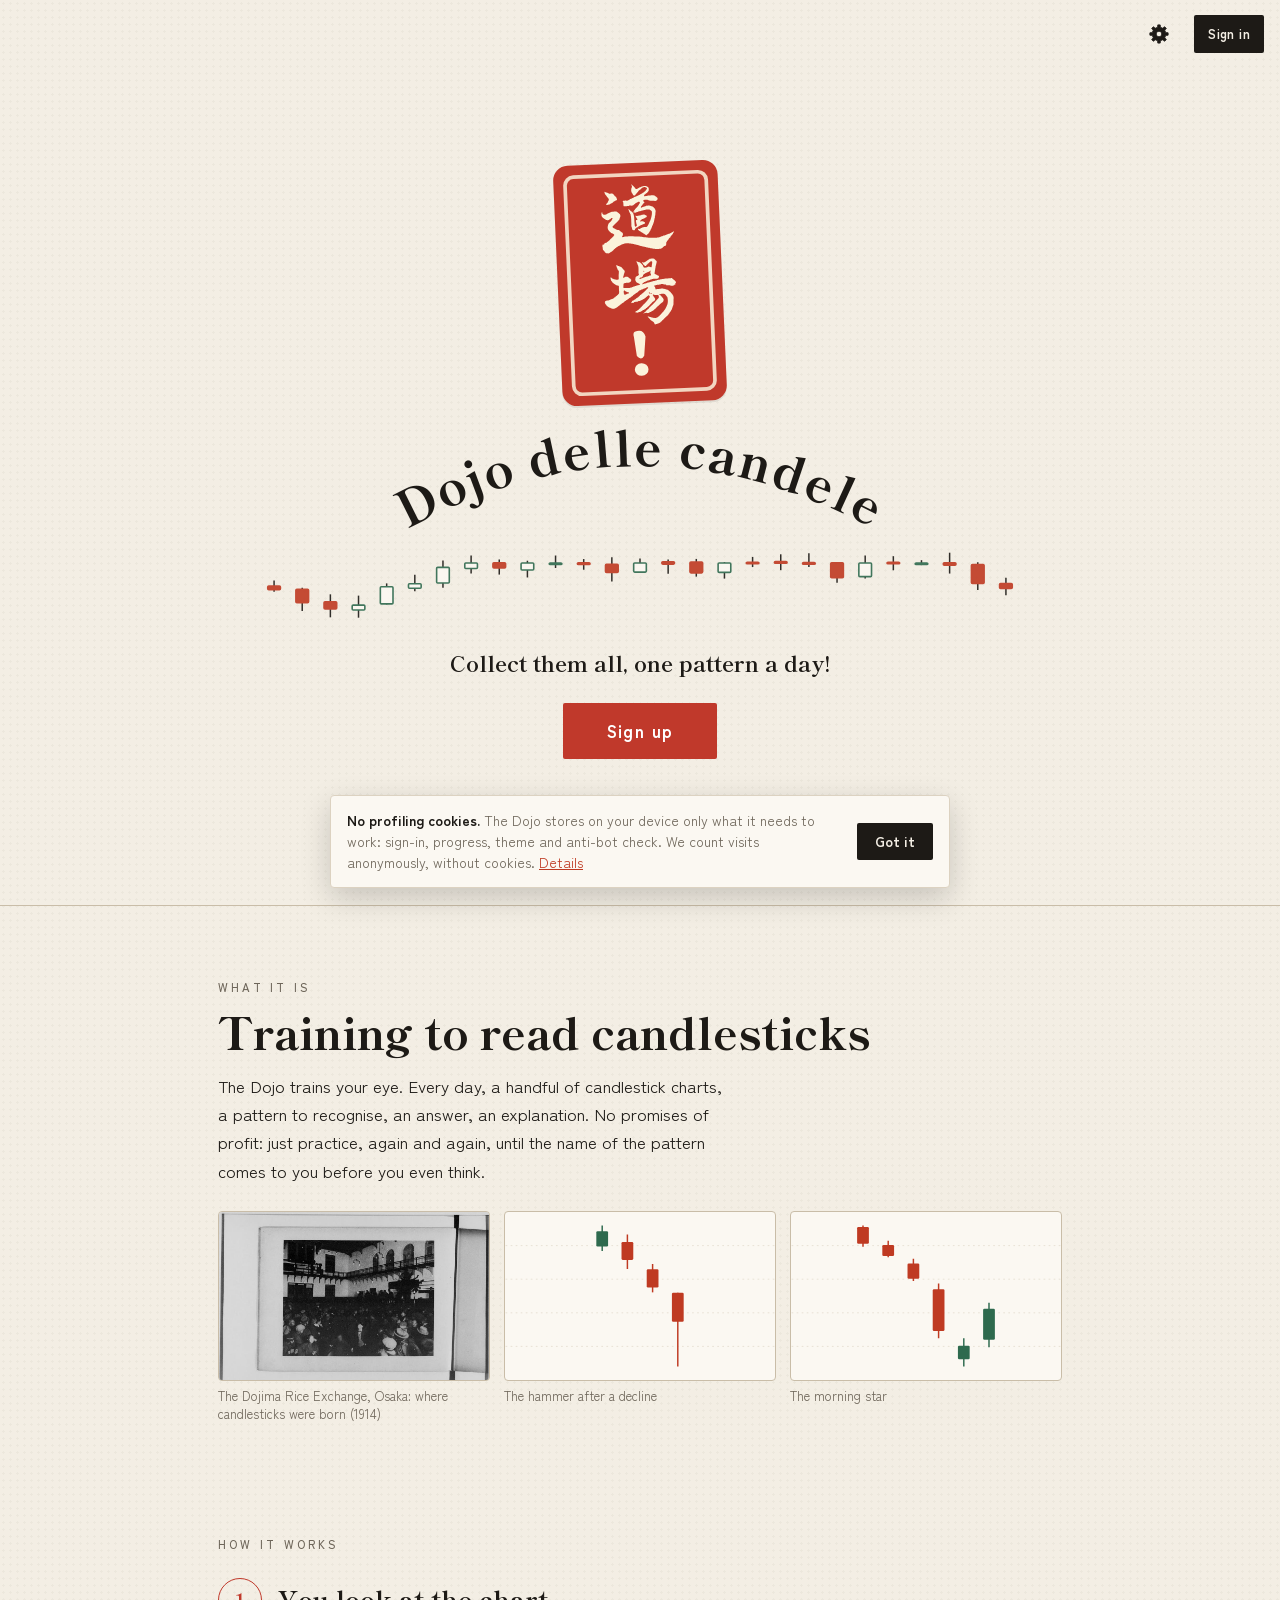
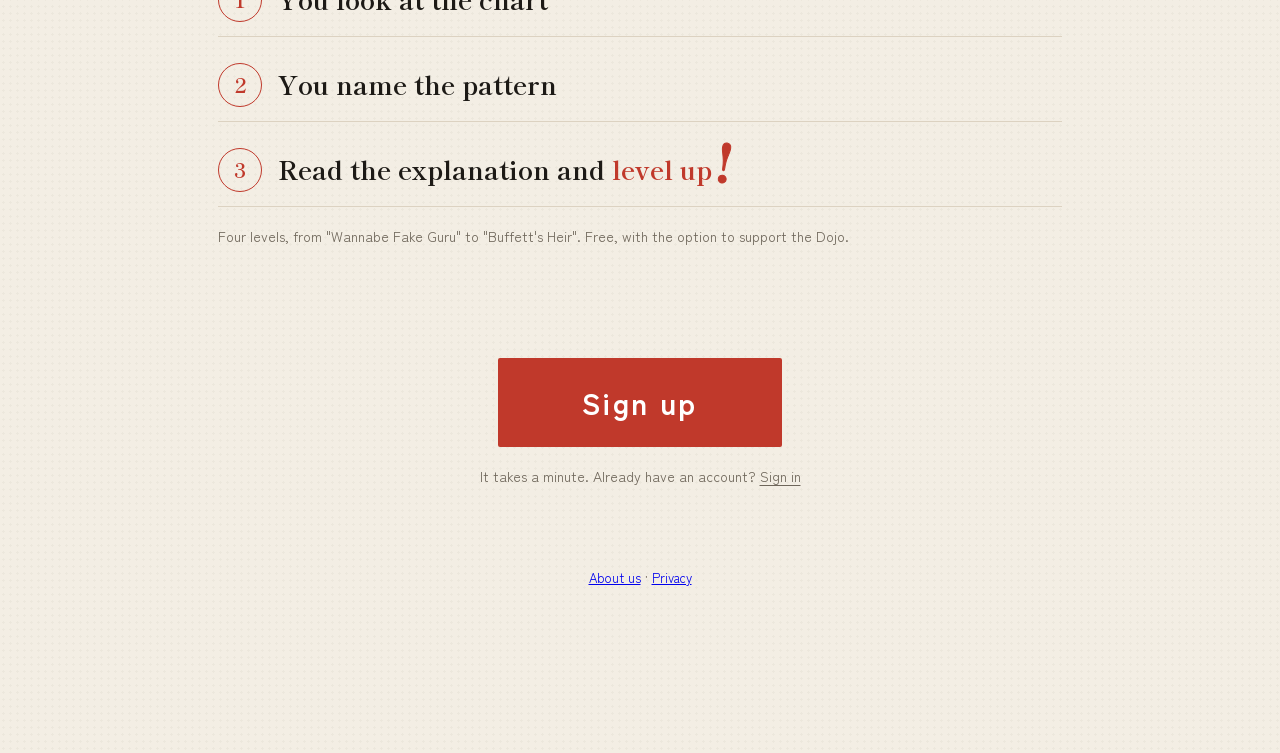
==== commit 2d1a7b4a: "Via le scritte rosse dopo le risposte giuste (messe da parte in archivio per un eventuale cambio di " ====
--- a/index.html
+++ b/index.html
@@ -189,12 +189,6 @@
 .level .lv-next{font-size:13px;color:var(--muted)}
 .fb .levelup{font-weight:700}
 .fb .levelup b{color:var(--seal);font-family:var(--display)}
-.meme-pop{position:fixed;left:50%;top:50%;transform:translate(-50%,-50%);z-index:70;pointer-events:none;width:max-content;max-width:min(88vw,720px);box-sizing:border-box;padding:0;text-align:center;text-wrap:balance;
-  font-family:var(--display);font-weight:800;font-size:clamp(28px,6.5vw,56px);line-height:1.15;color:#ff3b1f;background:none;border:0;
-  text-shadow:0 0 2px #fff,0 0 10px rgba(255,255,255,.9),0 3px 18px rgba(255,120,0,.55);animation:memepop 1.6s linear forwards}
-@media (prefers-color-scheme: dark){:root:not([data-theme="light"]) .meme-pop{color:#ff5a3c;text-shadow:0 0 2px #000,0 0 12px rgba(0,0,0,.85),0 3px 18px rgba(255,90,0,.45)}}
-:root[data-theme="dark"] .meme-pop{color:#ff5a3c;text-shadow:0 0 2px #000,0 0 12px rgba(0,0,0,.85),0 3px 18px rgba(255,90,0,.45)}
-@keyframes memepop{0%{opacity:0;transform:translate(-50%,-50%) rotate(var(--r0,0deg)) scale(.8)}8%{opacity:1}100%{opacity:0;transform:translate(-50%,-62%) rotate(var(--r1,0deg)) scale(1.2)}}
 .compare{display:grid;grid-template-columns:repeat(2,minmax(0,1fr));gap:10px}
 .compare figure{margin:0;background:var(--card);border-radius:2px;padding:8px;border:1px solid var(--line)}
 .compare figcaption{font-size:12.5px;color:var(--muted);margin-top:4px}
--- a/landing.css
+++ b/landing.css
@@ -3,6 +3,8 @@
 #landing{display:none}
 body.is-landing #landing{display:block}
 body.is-landing .wrap{display:none}
+html.pre-landing #landing{display:block!important}
+html.pre-landing .wrap{display:none}
 #landing .eyebrow{font-size:11.5px;letter-spacing:.28em;text-transform:uppercase;color:var(--muted);margin:0 0 10px}
 #landing h2{font-family:var(--display);font-weight:800;line-height:1.1;margin:0 0 14px;text-wrap:balance;font-size:clamp(28px,5.5vw,44px)}
 #landing .muted{color:var(--muted);font-size:14px}
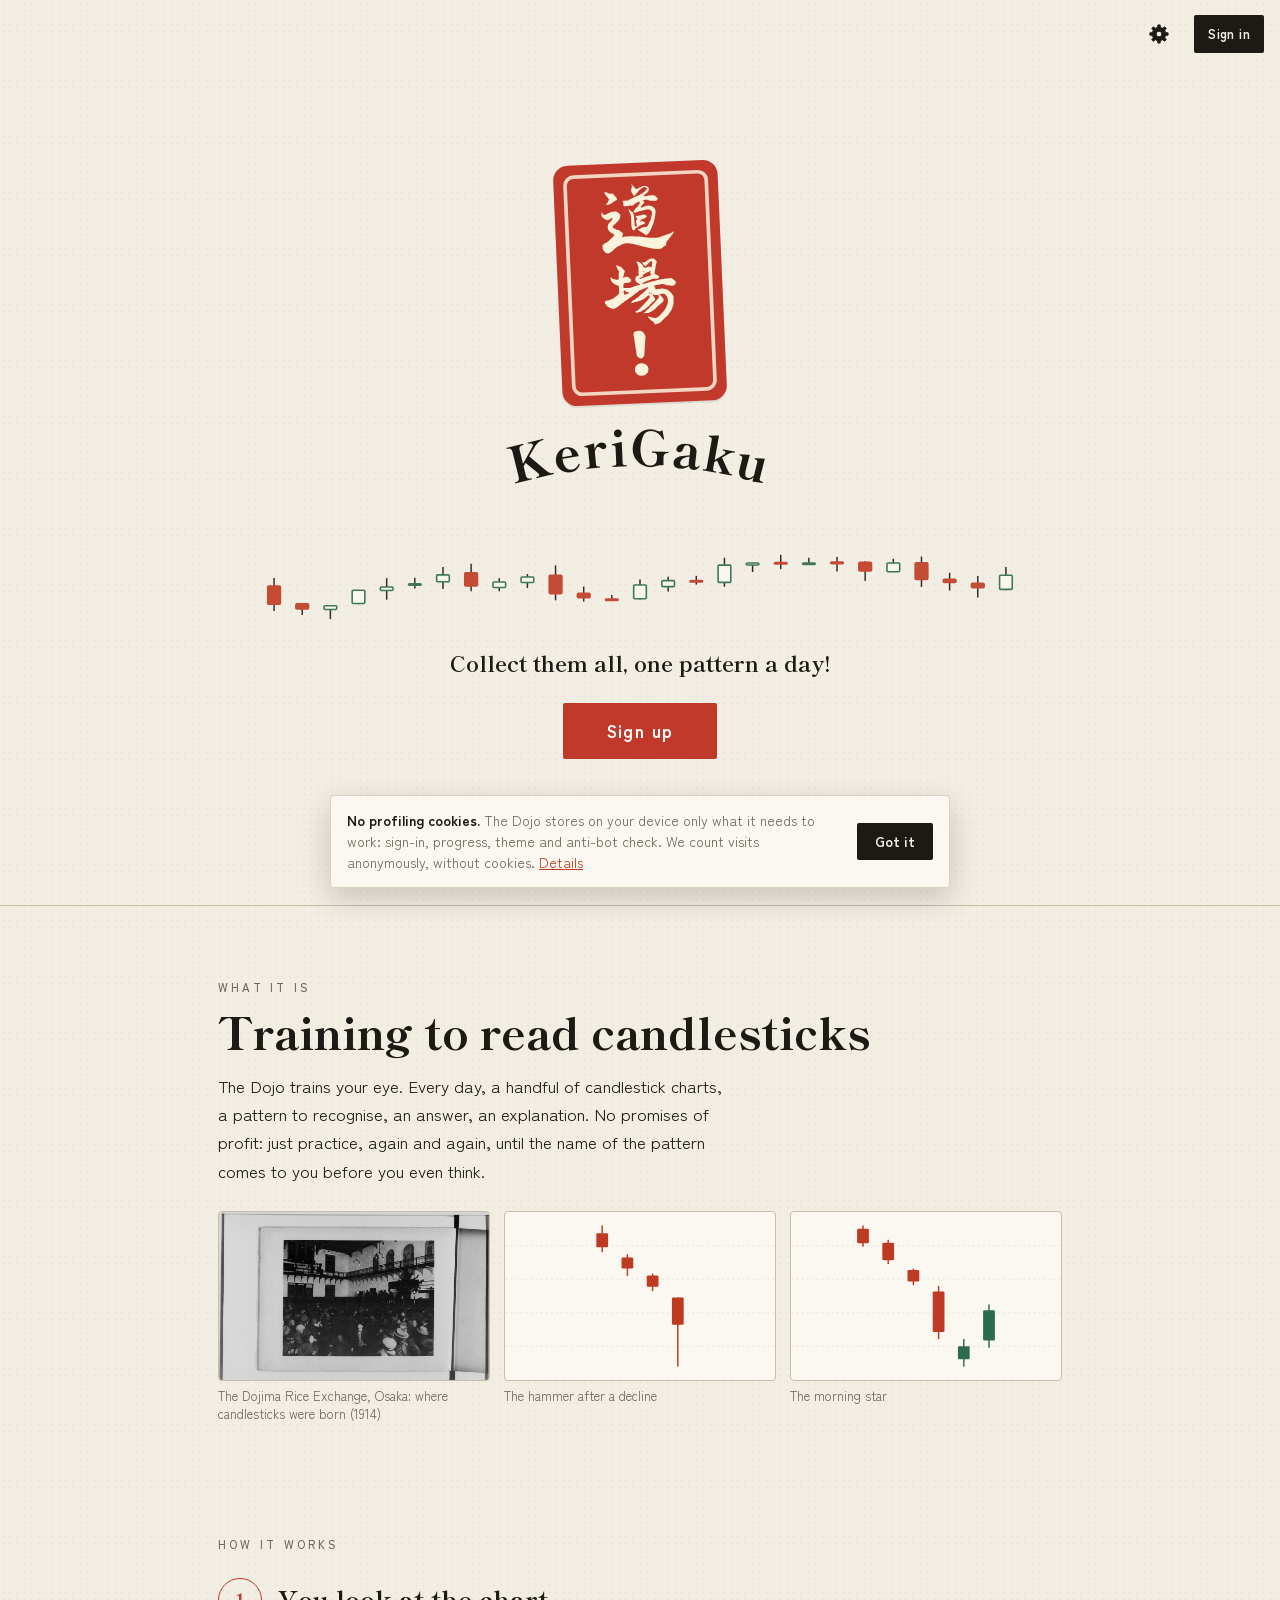
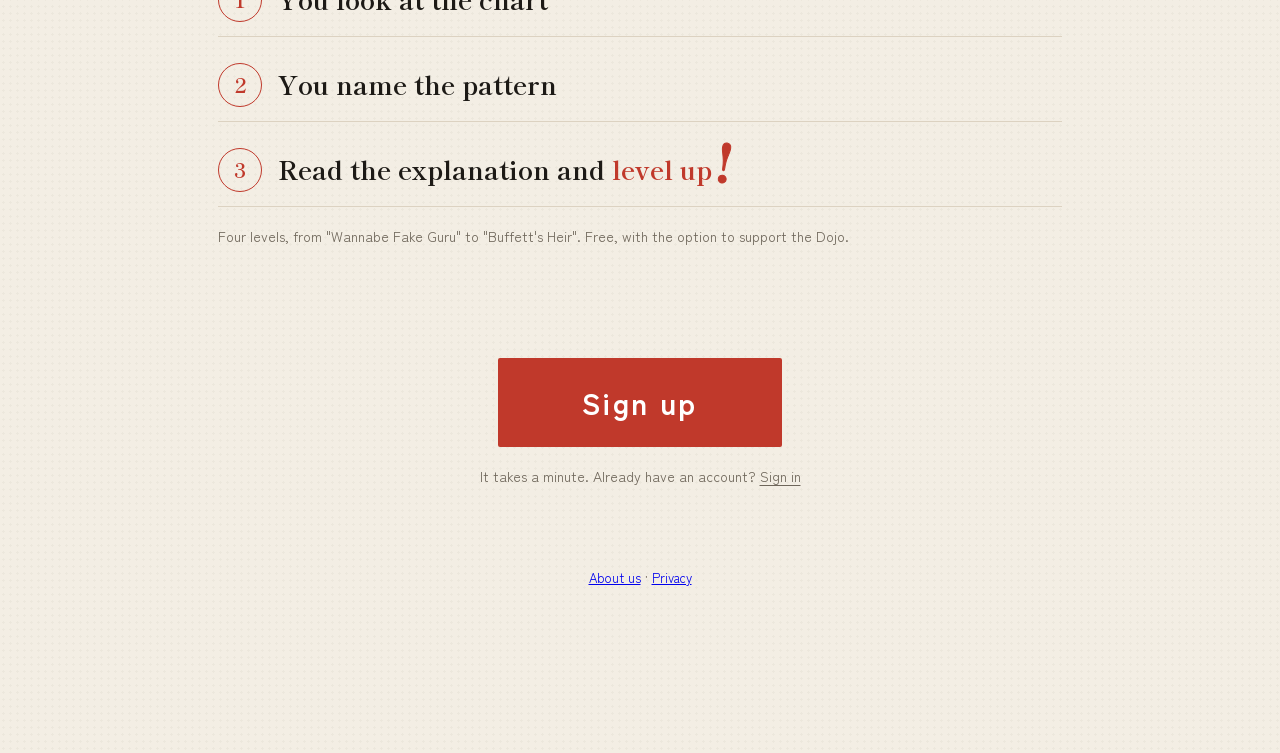
==== commit d27c217d: "Nome KeriGaku al posto di «Dojo delle candele» in pagine, titoli, manifest e lingue Co-Authored-By: " ====
--- a/index.html
+++ b/index.html
@@ -5,7 +5,7 @@
 <script src="theme-init.js"></script>
 <script src="lingua.js"></script>
 <meta name="viewport" content="width=device-width,initial-scale=1,viewport-fit=cover">
-<title>Dojo delle candele</title>
+<title>KeriGaku</title>
 <meta name="description" content="Allenamento sulle 66 formazioni candlestick giapponesi, con account e progressi salvati.">
 <link rel="icon" href="favicon.svg" type="image/svg+xml">
 <link rel="icon" href="favicon-32.png" sizes="32x32" type="image/png">
@@ -412,8 +412,8 @@
 </head>
 <body>
 <div id="landing" class="A" hidden><header class="top"><button class="gearbtn" id="lp-gear" type="button" aria-label="Impostazioni" aria-expanded="false" aria-controls="lp-set"></button><div id="lp-set" hidden><div class="lp-row"><p>Suoni</p><button class="btn small" type="button" data-suoni aria-pressed="false">Suoni spenti</button></div><div class="lp-row lp-col"><p>Lingua</p><div class="lingue" id="lp-lingue" role="group" aria-label="Lingua"></div></div></div><button class="btn small acc" type="button" data-go="in">Accedi</button></header>
-<main><section class="hero"><img class="hanko" src="logo.svg" alt="Dojo delle candele" height="256">
-<svg class="arco" viewBox="0 -10 600 160" role="img" aria-label="Dojo delle candele"><defs><path id="arc" d="M15 135 Q300 -35 585 135"/></defs><text><textPath href="#arc" startOffset="50%" text-anchor="middle">Dojo delle candele</textPath></text></svg>
+<main><section class="hero"><img class="hanko" src="logo.svg" alt="KeriGaku" height="256">
+<svg class="arco" viewBox="0 -10 600 160" role="img" aria-label="KeriGaku"><defs><path id="arc" d="M15 135 Q300 -35 585 135"/></defs><text><textPath href="#arc" startOffset="50%" text-anchor="middle">KeriGaku</textPath></text></svg>
 <svg class="riga" id="riga" viewBox="0 0 600 120" preserveAspectRatio="none" aria-hidden="true"></svg>
 <p class="frase">Acchiappale tutte, una formazione al giorno!</p><button class="btn iscr2" type="button" data-go="up">Iscriviti</button>
 <a class="giu" href="#chi" aria-label="Scorri">scorri ↓</a></section><section class="s chi"><p class="eyebrow">Che cos’è</p><h2>Allenarsi a leggere le candele</h2><p class="lead">Il Dojo allena l’occhio. Ogni giorno una manciata di grafici a candele, una formazione da riconoscere, una risposta, una spiegazione. Niente promesse di guadagno: solo pratica, a ripetizione, finché il nome della formazione ti viene prima del pensiero.</p><div class="fotorow"><figure class="foto"><img src="storia-borsa-riso.jpg" alt="La Borsa del riso di Dojima a Osaka, fotografia del 1914" loading="lazy" width="320" height="200"><figcaption>La Borsa del riso di Dojima, Osaka: qui nascono le candele (1914)</figcaption></figure><figure class="foto"><div id="lp-1" role="img" aria-label="Grafico a candele: un martello dopo una discesa"></div><figcaption>Il martello dopo una discesa</figcaption></figure><figure class="foto"><div id="lp-2" role="img" aria-label="Grafico a candele: la stella del mattino"></div><figcaption>La stella del mattino</figcaption></figure></div></section><section class="s come"><p class="eyebrow">Come funziona</p><ol class="passi"><li><b>1</b><span>Guardi il grafico</span></li><li><b>2</b><span>Dai il nome alla formazione</span></li><li><b>3</b><span>Leggi la spiegazione e <em class="lv">sali di livello<i>!</i></em></span></li></ol><p class="muted">Quattro livelli, dal “Fuffaguru mancato” al “Figlio di Buffett”. Gratis, con la possibilità di sostenere il Dojo.</p></section><section class="s fine"><button class="btn big iscr" type="button" data-go="up">Iscriviti</button><p class="muted">Ci metti un minuto. Hai già un account? <button class="linkbtn" type="button" data-go="in">Accedi</button></p></section><footer><a href="about.html">Chi siamo</a> · <a href="privacy.html">Privacy</a></footer></main></div>
@@ -430,7 +430,7 @@
       <div class="eyebrow">Allenamento · 66 formazioni giapponesi</div>
       <h1 style="margin-top:10px">Dojo delle <em>candele</em></h1>
       <p class="lead">Impara a riconoscere le formazioni candlestick: prima le studi, poi le alleni su grafici sempre diversi.</p>
-      <img class="logo" src="logo.svg" alt="Dojo delle candele, timbro 道場" height="104">
+      <img class="logo" src="logo.svg" alt="KeriGaku" height="104">
     </div>
 
     <button class="panel studylink" id="studyLink" type="button">
@@ -532,7 +532,7 @@
     <p class="hint">Verde: il prezzo dovrebbe salire. Rosso: dovrebbe scendere. La freccia grigia mostra da dove arriva il prezzo. Sotto ogni scheda c'è la cintura della formazione: sale con le risposte giuste in Studia e ripassa. Passaci sopra con il mouse, o toccala, per sapere ogni quanto torna e quando.</p>
     <div id="study"></div>
   </section>
-  <footer class="sitefoot"><span>Dojo delle candele</span><a href="about.html">About</a><a href="about.html#crediti">Crediti</a><a href="about.html#contatti">Contatti</a><a href="privacy.html">Privacy</a><a href="privacy.html#cookie">Cookie</a><a class="foot-support" href="https://paypal.me/Gmanmik" target="_blank" rel="noopener noreferrer"><span class="cha" aria-hidden="true">茶</span>Sostieni il Dojo</a></footer>
+  <footer class="sitefoot"><span>KeriGaku</span><a href="about.html">About</a><a href="about.html#crediti">Crediti</a><a href="about.html#contatti">Contatti</a><a href="privacy.html">Privacy</a><a href="privacy.html#cookie">Cookie</a><a class="foot-support" href="https://paypal.me/Gmanmik" target="_blank" rel="noopener noreferrer"><span class="cha" aria-hidden="true">茶</span>Sostieni il Dojo</a></footer>
 </div>
 
 <script src="supabase.js"></script>
--- a/scenari.css
+++ b/scenari.css
@@ -1,4 +1,4 @@
-/* Dojo delle candele · modulo Scenari. Stessi colori e filetti del tema Sumi (variabili di index.html). */
+/* KeriGaku · modulo Scenari. Stessi colori e filetti del tema Sumi (variabili di index.html). */
 @media (min-width:901px){#view-home .modes{grid-template-columns:repeat(5,minmax(0,1fr))}}
 @media (max-width:900px) and (min-width:641px){
   #view-home .mode.scen-mode{grid-column:1/-1;border-left:0;border-top:1px solid var(--line)}
--- a/prova-dojo.css
+++ b/prova-dojo.css
@@ -1,4 +1,4 @@
-/* Dojo delle candele · La Prova del Dojo (gioco di supporti e resistenze) e cinture.
+/* KeriGaku · La Prova del Dojo (gioco di supporti e resistenze) e cinture.
    Stessi colori del tema Sumi (variabili di index.html). Tutto sotto .pd per non toccare il resto del sito. */
 .pd{--band:rgba(46,106,78,.18);display:flex;flex-direction:column;gap:14px}
 @media (prefers-color-scheme: dark){:root:not([data-theme="light"]) .pd{--band:rgba(134,194,156,.2)}}
